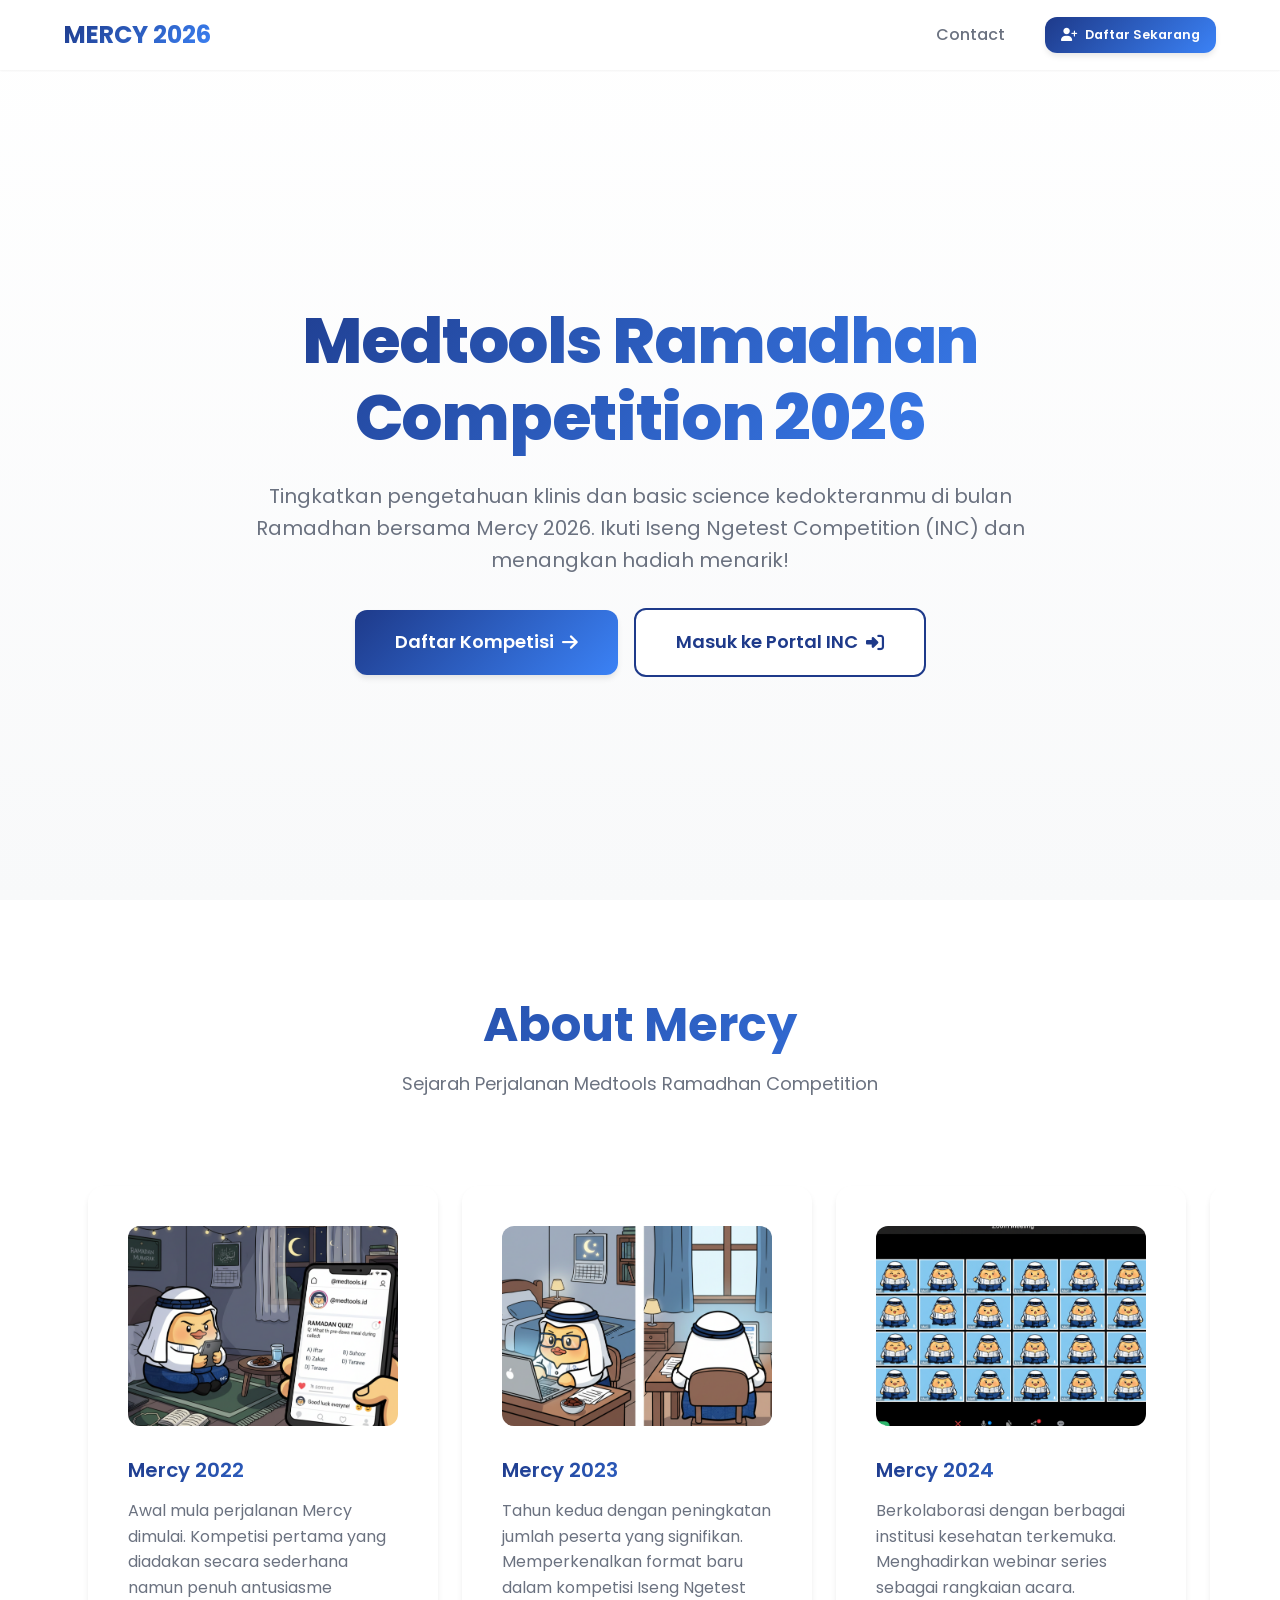
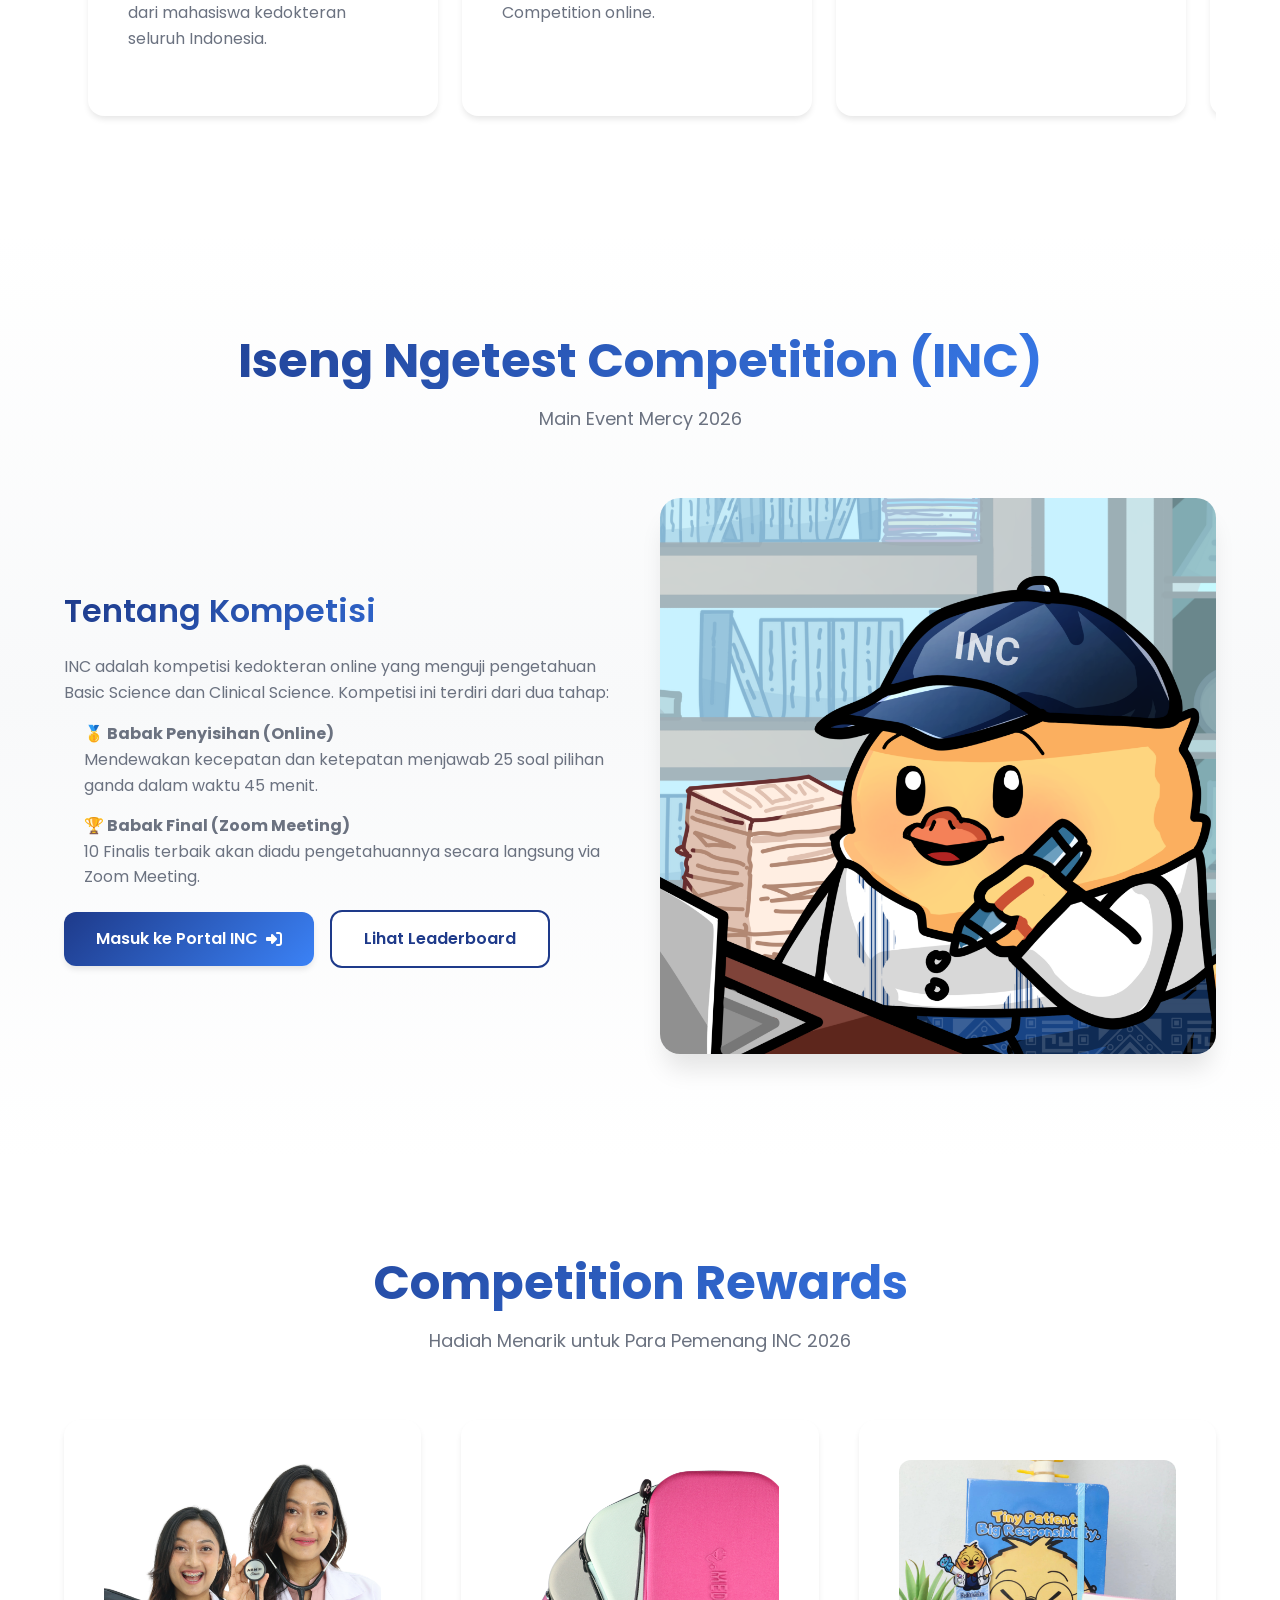
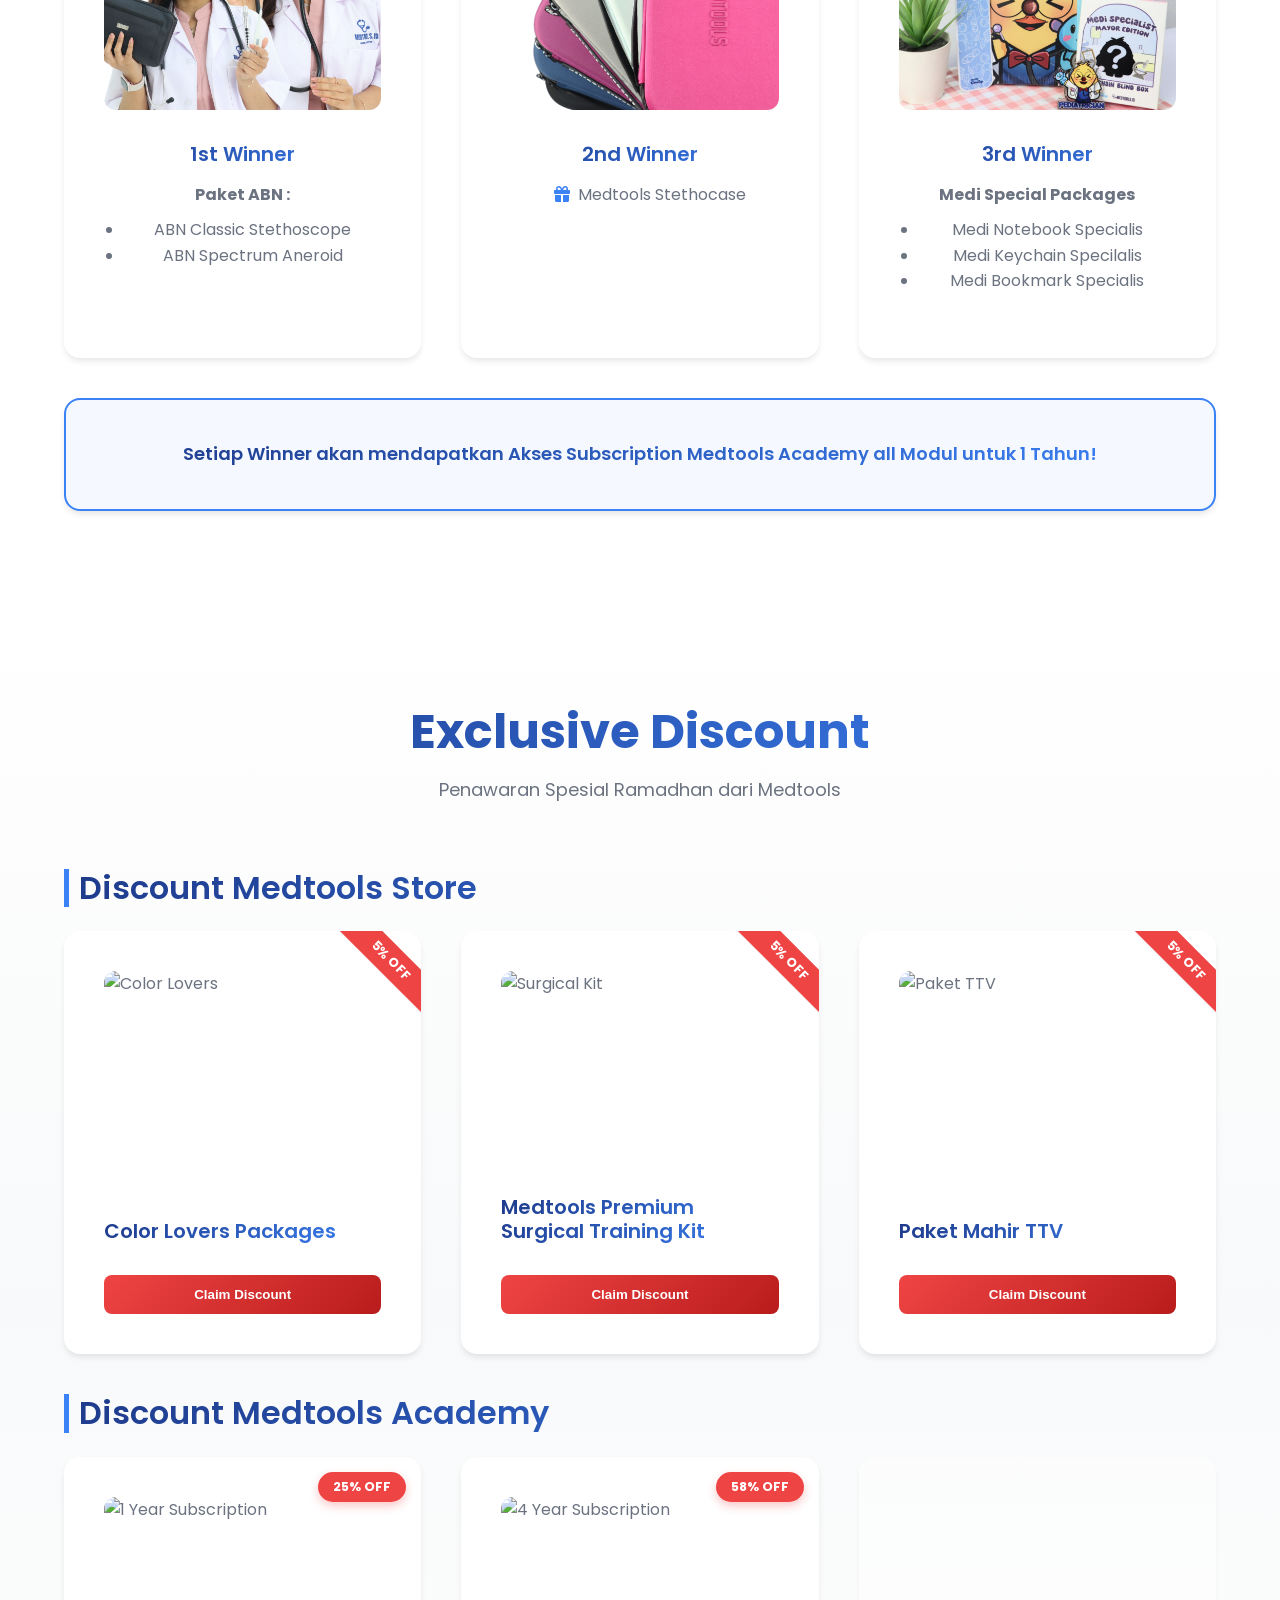
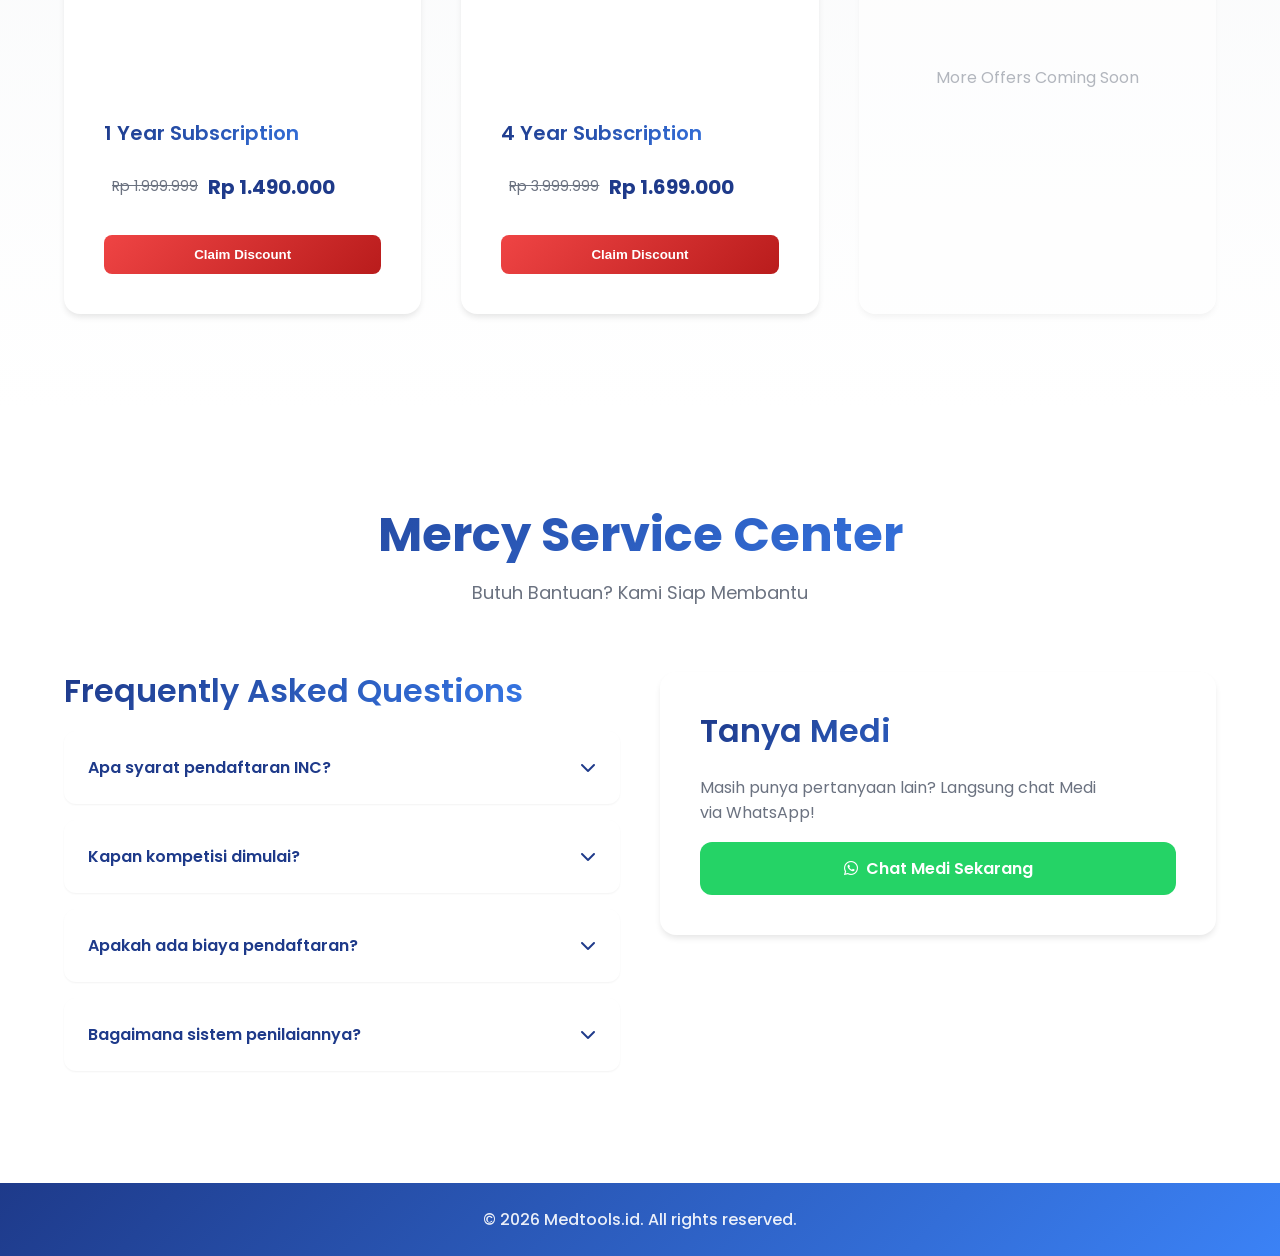
==== index.html @ 4cc1b34f "Add vercel.json for clean URLs and update internal links to remove .html extension" ====
<!DOCTYPE html>
<html lang="id">

<head>
    <meta charset="UTF-8">
    <meta name="viewport" content="width=device-width, initial-scale=1.0">
    <title>Mercy 2026 - Medtools Ramadhan Kompetisi</title>
    <link rel="stylesheet" href="css/styles.css">
    <link rel="stylesheet" href="https://cdnjs.cloudflare.com/ajax/libs/font-awesome/6.4.0/css/all.min.css">

    <!-- Favicon -->
    <link rel="icon" type="image/png" href="favico.png">

    <!-- Open Graph / Facebook -->
    <meta property="og:type" content="website">
    <meta property="og:url" content="https://mercy-ashen.vercel.app/">
    <meta property="og:title" content="Medtools Ramadhan Competition 2026">
    <meta property="og:description"
        content="Tingkatkan pengetahuan klinis dan basic science kedokteranmu di bulan Ramadhan bersama Mercy 2026. Ikuti Iseng Ngetest Competition (INC) dan menangkan hadiah menarik!">
    <meta property="og:image" content="https://mercy-ashen.vercel.app/assets/images/og-thumb.png">

    <!-- Twitter -->
    <meta property="twitter:card" content="summary_large_image">
    <meta property="twitter:url" content="https://mercy-ashen.vercel.app/">
    <meta property="twitter:title" content="Medtools Ramadhan Competition 2026">
    <meta property="twitter:description"
        content="Tingkatkan pengetahuan klinis dan basic science kedokteranmu di bulan Ramadhan bersama Mercy 2026. Ikuti Iseng Ngetest Competition (INC) dan menangkan hadiah menarik!">
    <meta property="twitter:image" content="https://mercy-ashen.vercel.app/assets/images/og-thumb.png">

<body>
    <!-- Navigation -->
    <nav class="navbar">
        <div class="container">
            <a href="#" class="navbar-logo">MERCY 2026</a>
            <button class="navbar-toggle" id="navbarToggle">
                <i class="fas fa-bars"></i>
            </button>
            <ul class="navbar-menu" id="navbarMenu">
                <li><a href="#service" class="navbar-link">Contact</a></li>
                <li><a href="registration" class="btn btn-primary btn-sm btn-mobile-icon-only">
                        <i class="fas fa-user-plus"></i> <span class="btn-text">Daftar Sekarang</span>
                    </a></li>
            </ul>
        </div>
    </nav>

    <!-- Hero Section -->
    <section id="hero" class="hero">
        <div class="container hero-content">
            <h1 class="hero-title">Medtools Ramadhan Competition 2026</h1>
            <p class="hero-subtitle" style="text-align: center; max-width: 800px; margin: 0 auto 2rem;">Tingkatkan
                pengetahuan klinis dan basic science
                kedokteranmu di bulan Ramadhan bersama Mercy 2026. Ikuti Iseng Ngetest Competition (INC) dan menangkan
                hadiah&nbsp;menarik!</p>
            <div class="hero-cta btn-group">
                <a href="registration" class="btn btn-primary btn-lg">Daftar Kompetisi <i
                        class="fas fa-arrow-right"></i></a>
                <a href="quiz" class="btn btn-secondary btn-lg">Masuk ke Portal INC <i
                        class="fas fa-sign-in-alt"></i></a>
            </div>
        </div>
    </section>

    <!-- About Mercy Section -->
    <section id="about" class="section">
        <div class="container">
            <div class="section-header">
                <h2 class="section-title">About Mercy</h2>
                <div class="section-subtitle">Sejarah Perjalanan Medtools Ramadhan Competition</div>
            </div>

            <div class="swiper-container">
                <div class="swiper-content">
                    <!-- Original Cards -->
                    <div class="card swiper-card">
                        <img src="about-mercy/2022.png" alt="Mercy 2022" class="card-image">
                        <h3 class="card-title">Mercy 2022</h3>
                        <p class="card-text">Awal mula perjalanan Mercy dimulai. Kompetisi pertama yang diadakan secara
                            sederhana namun penuh antusiasme dari mahasiswa kedokteran seluruh Indonesia.</p>
                    </div>
                    <div class="card swiper-card">
                        <img src="about-mercy/2023.png" alt="Mercy 2023" class="card-image">
                        <h3 class="card-title">Mercy 2023</h3>
                        <p class="card-text">Tahun kedua dengan peningkatan jumlah peserta yang signifikan.
                            Memperkenalkan format baru dalam kompetisi Iseng Ngetest Competition online.</p>
                    </div>
                    <div class="card swiper-card">
                        <img src="about-mercy/2024.png" alt="Mercy 2024" class="card-image">
                        <h3 class="card-title">Mercy 2024</h3>
                        <p class="card-text">Berkolaborasi dengan berbagai institusi kesehatan terkemuka. Menghadirkan
                            webinar series sebagai rangkaian acara.</p>
                    </div>
                    <div class="card swiper-card">
                        <img src="about-mercy/2025.png" alt="Mercy 2025" class="card-image">
                        <h3 class="card-title">Mercy 2025</h3>
                        <p class="card-text">Pencapaian terbesar dengan 1000+ peserta. Finalis berkompetisi langsung via
                            Zoom dengan juri ahli.</p>
                    </div>
                    <div class="card swiper-card">
                        <img src="about-mercy/2026.png" alt="Mercy 2026" class="card-image">
                        <h3 class="card-title">Mercy 2026</h3>
                        <p class="card-text">MERCY kembali hadir di tahun 2026 dengan semangat baru dan kompetisi yang
                            lebih menantang bagi para calon dokter masa depan.</p>
                    </div>
                </div>
            </div>
        </div>
    </section>

    <!-- INC Competition Info -->
    <section id="competition" class="section">
        <div class="container">
            <div class="section-header">
                <h2 class="section-title">Iseng Ngetest Competition&nbsp;(INC)</h2>
                <div class="section-subtitle">Main Event Mercy&nbsp;2026</div>
            </div>
            <div class="grid grid-2" style="align-items: center;">
                <div>
                    <h3>Tentang Kompetisi</h3>
                    <p style="text-align: left;">INC adalah kompetisi kedokteran online yang menguji pengetahuan Basic
                        Science dan Clinical
                        Science. Kompetisi ini terdiri dari dua&nbsp;tahap:</p>
                    <ul style="margin-left: 20px; list-style-type: none; margin-bottom: 20px;">
                        <li style="margin-bottom: 15px;">
                            <strong>🥇 Babak Penyisihan (Online)</strong><br>
                            Mendewakan kecepatan dan ketepatan menjawab 25 soal pilihan ganda dalam waktu 45&nbsp;menit.
                        </li>
                        <li>
                            <strong>🏆 Babak Final (Zoom Meeting)</strong><br>
                            10 Finalis terbaik akan diadu pengetahuannya secara langsung via Zoom&nbsp;Meeting.
                        </li>
                    </ul>
                    <div class="btn-group" style="justify-content: flex-start;">
                        <a href="quiz" class="btn btn-primary">Masuk ke Portal INC <i
                                class="fas fa-sign-in-alt"></i></a>
                        <a href="leaderboard" class="btn btn-secondary">Lihat Leaderboard</a>
                    </div>
                </div>
                <div style="text-align: center;">
                    <img src="poster-inc.png" alt="INC Logo"
                        style="max-width: 100%; border-radius: 20px; box-shadow: var(--shadow-xl);">
                </div>
            </div>
        </div>
    </section>

    <!-- Competition Rewards Section -->
    <section id="rewards" class="section">
        <div class="container">
            <div class="section-header">
                <h2 class="section-title">Competition Rewards</h2>
                <div class="section-subtitle">Hadiah Menarik untuk Para Pemenang INC 2026</div>
            </div>
            <div class="grid grid-3">
                <!-- Shape 1 -->
                <div class="card reward-card">
                    <img src="reward-mercy/1st-winner.png" alt="1st Winner" class="card-image">
                    <h3 class="card-title">1st Winner</h3>
                    <div class="card-text">
                        <strong>Paket ABN :</strong>
                        <ul style="margin-left: 20px; margin-top: 10px;">
                            <li>ABN Classic Stethoscope</li>
                            <li>ABN Spectrum Aneroid</li>
                        </ul>
                    </div>
                </div>
                <!-- Shape 2 -->
                <div class="card reward-card">
                    <img src="reward-mercy/2nd-winner.png" alt="2nd Winner" class="card-image">
                    <h3 class="card-title">2nd Winner</h3>
                    <div class="card-text">
                        <ul style="margin-left: 20px; margin-top: 10px; list-style-type: none;">
                            <li><i class="fas fa-gift"
                                    style="color: var(--color-blue-saturated); margin-right: 8px;"></i>Medtools
                                Stethocase</li>
                        </ul>
                    </div>
                </div>
                <!-- Shape 3 -->
                <div class="card reward-card">
                    <img src="reward-mercy/3rd-winner.png" alt="3rd Winner" class="card-image">
                    <h3 class="card-title">3rd Winner</h3>
                    <div class="card-text">
                        <strong>Medi Special Packages</strong>
                        <ul style="margin-left: 20px; margin-top: 10px;">
                            <li>Medi Notebook Specialis</li>
                            <li>Medi Keychain Specilalis</li>
                            <li>Medi Bookmark Specialis</li>
                        </ul>
                    </div>
                </div>
            </div>
            <!-- Shape 4 -->
            <div class="card reward-info">
                <p class="reward-info-text">
                    Setiap Winner akan mendapatkan Akses Subscription Medtools Academy all Modul untuk 1 Tahun!
                </p>
            </div>
        </div>
    </section>

    <!-- Exclusive Discount -->
    <section id="discount" class="section">
        <div class="container">
            <div class="section-header">
                <h2 class="section-title">Exclusive Discount</h2>
                <div class="section-subtitle">Penawaran Spesial Ramadhan dari&nbsp;Medtools</div>
            </div>
            <div class="discount-category mb-4">
                <h3 class="category-title mb-3"
                    style="text-align: left; padding-left: 10px; border-left: 5px solid var(--color-blue-saturated);">
                    Discount Medtools Store</h3>
                <div class="grid grid-3">
                    <div class="card discount-card">
                        <div class="discount-tag">5% OFF</div>
                        <img src="https://placehold.co/600x400/1E3A8A/FFFFFF?text=Color+Lovers" alt="Color Lovers"
                            class="card-image">
                        <h4 class="card-title">Color Lovers Packages</h4>
                        <button class="claim-discount-btn" data-product="Color Lovers Packages" data-discount="5"
                            data-type="store">Claim Discount</button>
                    </div>
                    <div class="card discount-card">
                        <div class="discount-tag">5% OFF</div>
                        <img src="https://placehold.co/600x400/1E3A8A/FFFFFF?text=Surgical+Kit" alt="Surgical Kit"
                            class="card-image">
                        <h4 class="card-title">Medtools Premium Surgical Training Kit</h4>
                        <button class="claim-discount-btn" data-product="Medtools Premium Surgical Training Kit"
                            data-discount="5" data-type="store">Claim Discount</button>
                    </div>
                    <div class="card discount-card">
                        <div class="discount-tag">5% OFF</div>
                        <img src="https://placehold.co/600x400/1E3A8A/FFFFFF?text=Paket+TTV" alt="Paket TTV"
                            class="card-image">
                        <h4 class="card-title">Paket Mahir TTV</h4>
                        <button class="claim-discount-btn" data-product="Paket Mahir TTV" data-discount="5"
                            data-type="store">Claim Discount</button>
                    </div>
                </div>
            </div>

            <div class="discount-category">
                <h3 class="category-title mb-3"
                    style="text-align: left; padding-left: 10px; border-left: 5px solid var(--color-blue-saturated);">
                    Discount Medtools Academy</h3>
                <div class="grid grid-3">
                    <!-- 1 Year -->
                    <div class="card discount-card">
                        <div class="discount-tag oval">25% OFF</div>
                        <img src="https://placehold.co/600x400/1E3A8A/FFFFFF?text=1+Year+Sub" alt="1 Year Subscription"
                            class="card-image">
                        <h4 class="card-title">1 Year Subscription</h4>
                        <div class="price-container">
                            <span class="card-price-old">Rp 1.999.999</span>
                            <span class="card-price">Rp 1.490.000</span>
                        </div>
                        <button class="claim-discount-btn" data-product="1 Year Subscription" data-discount="25"
                            data-type="academy">Claim Discount</button>
                    </div>
                    <!-- 4 Year -->
                    <div class="card discount-card">
                        <div class="discount-tag oval">58% OFF</div>
                        <img src="https://placehold.co/600x400/1E3A8A/FFFFFF?text=4+Year+Sub" alt="4 Year Subscription"
                            class="card-image">
                        <h4 class="card-title">4 Year Subscription</h4>
                        <div class="price-container">
                            <span class="card-price-old">Rp 3.999.999</span>
                            <span class="card-price">Rp 1.699.000</span>
                        </div>
                        <button class="claim-discount-btn" data-product="4 Year Subscription" data-discount="58"
                            data-type="academy">Claim Discount</button>
                    </div>
                    <!-- Placeholder 3 -->
                    <div class="card discount-card"
                        style="display: flex; align-items: center; justify-content: center; opacity: 0.5;">
                        <p>More Offers Coming Soon</p>
                    </div>
                </div>
            </div>
        </div>
    </section>

    <!-- Service Center -->
    <section id="service" class="section">
        <div class="container">
            <div class="section-header">
                <h2 class="section-title">Mercy Service Center</h2>
                <div class="section-subtitle">Butuh Bantuan? Kami Siap&nbsp;Membantu</div>
            </div>

            <div class="grid grid-2">
                <!-- FAQ Accordion -->
                <div class="accordion">
                    <h3 style="margin-bottom: 20px;">Frequently Asked Questions</h3>

                    <div class="accordion-item">
                        <button class="accordion-header">
                            Apa syarat pendaftaran INC?
                            <i class="fas fa-chevron-down accordion-icon"></i>
                        </button>
                        <div class="accordion-content">
                            <div class="accordion-body">
                                Syarat pendaftaran terbuka untuk seluruh mahasiswa kedokteran pre-klinik maupun klinik
                                (koas) di seluruh Indonesia. Cukup mendaftar melalui form yang tersedia.
                            </div>
                        </div>
                    </div>

                    <div class="accordion-item">
                        <button class="accordion-header">
                            Kapan kompetisi dimulai?
                            <i class="fas fa-chevron-down accordion-icon"></i>
                        </button>
                        <div class="accordion-content">
                            <div class="accordion-body">
                                INC Babak Penyisihan akan dilaksanakan pada tanggal 7 Maret - 13 Maret 2026. Pastikan
                                kamu sudah mendaftar sebelum H-1 acara. dan Babak Final akan dimulai pada 14 Maret 2026.
                                Finalis akan dihubungi tim Medtools.
                            </div>
                        </div>
                    </div>

                    <div class="accordion-item">
                        <button class="accordion-header">
                            Apakah ada biaya pendaftaran?
                            <i class="fas fa-chevron-down accordion-icon"></i>
                        </button>
                        <div class="accordion-content">
                            <div class="accordion-body">
                                Tidak ada! Iseng Ngetest Competition (INC) Mercy 2026 sepenuhnya GRATIS.
                            </div>
                        </div>
                    </div>

                    <div class="accordion-item">
                        <button class="accordion-header">
                            Bagaimana sistem penilaiannya?
                            <i class="fas fa-chevron-down accordion-icon"></i>
                        </button>
                        <div class="accordion-content">
                            <div class="accordion-body">
                                Penilaian berdasarkan jumlah jawaban benar. Jika ada nilai yang sama, peserta dengan
                                waktu pengerjaan lebih cepat yang akan berada di peringkat lebih tinggi.
                            </div>
                        </div>
                    </div>
                </div>

                <!-- WA Popup Generator -->
                <div class="card" style="align-self: start;">
                    <h3>Tanya Medi</h3>
                    <p>Masih punya pertanyaan lain? Langsung chat Medi via WhatsApp!</p>

                    <button id="openWaPopup" class="btn btn-whatsapp" style="width: 100%;">
                        <i class="fab fa-whatsapp"></i> Chat Medi Sekarang
                    </button>
                </div>
            </div>
        </div>
    </section>

    <!-- Footer -->
    <footer class="footer">
        <div class="container">
            <div class="footer-bottom">
                &copy; 2026 Medtools.id. All rights reserved.
            </div>
        </div>
    </footer>

    <!-- WhatsApp Popup Modal -->
    <div class="modal" id="waModal">
        <div class="modal-content">
            <div class="modal-header">
                <h3 class="modal-title">Tanya Medi</h3>
                <button class="modal-close" id="closeWaModal">&times;</button>
            </div>
            <form id="waForm">
                <div class="form-group">
                    <label class="form-label">Nama Kamu</label>
                    <input type="text" id="waName" class="form-input" placeholder="Nama Lengkap" required>
                </div>
                <div class="form-group">
                    <label class="form-label">Pertanyaan</label>
                    <textarea id="waMessage" class="form-textarea" placeholder="Tulis pertanyaanmu di sini..."
                        required></textarea>
                </div>
                <button type="submit" class="btn btn-whatsapp" style="width: 100%;">
                    <i class="fab fa-whatsapp"></i> Kirim ke WhatsApp
                </button>
            </form>
        </div>
    </div>

    <!-- Discount Claim Modal -->
    <div class="modal" id="discountModal">
        <div class="modal-content">
            <div class="modal-header">
                <h3 class="modal-title">Claim Discount</h3>
                <button class="modal-close" id="closeDiscountModal">&times;</button>
            </div>
            <p id="discountInfoText" style="margin-bottom: 20px; font-weight: 500; color: var(--color-navy);"></p>
            <form id="discountForm">
                <input type="hidden" id="selectedProduct">
                <input type="hidden" id="selectedDiscount">
                <input type="hidden" id="selectedType">
                <div class="form-group">
                    <label class="form-label">Nama Kamu</label>
                    <input type="text" id="claimName" class="form-input" placeholder="Tulis nama kamu disini" required>
                </div>
                <button type="submit" class="btn btn-whatsapp" style="width: 100%;">
                    <i class="fab fa-whatsapp"></i> Kirim Pesan
                </button>
            </form>
        </div>
    </div>

    <script src="js/main.js"></script>
    <script src="js/discounts.js"></script>
</body>

</html>
---- css/styles.css ----
/* ============================================
   MERCY 2026 - MAIN STYLESHEET
   Design: Clean, Minimalist, Elegant
   Font: Poppins
   Colors: Navy Blue Gradient, White, Subtle Gray
   ============================================ */

@import url('https://fonts.googleapis.com/css2?family=Poppins:wght@300;400;500;600;700;800&display=swap');

/* ============================================
   CSS VARIABLES
   ============================================ */
:root {
  /* Colors */
  --color-white: #FFFFFF;
  --color-gray-light: #F8F9FA;
  --color-gray-medium: #E5E7EB;
  --color-gray-dark: #6B7280;

  --color-navy: #1E3A8A;
  --color-blue-saturated: #3B82F6;
  --color-blue-light: #60A5FA;
  --color-blue-sky: #0EA5E9;

  /* Typography */
  --font-primary: 'Poppins', -apple-system, BlinkMacSystemFont, 'Segoe UI', sans-serif;

  /* Spacing */
  --spacing-xs: 0.5rem;
  --spacing-sm: 1rem;
  --spacing-md: 1.5rem;
  --spacing-lg: 2.5rem;
  --spacing-xl: 4rem;
  --spacing-2xl: 6rem;

  /* Border Radius */
  --radius-sm: 0.375rem;
  --radius-md: 0.5rem;
  --radius-lg: 0.75rem;
  --radius-xl: 1rem;

  /* Shadows */
  --shadow-sm: 0 1px 2px 0 rgba(0, 0, 0, 0.05);
  --shadow-md: 0 4px 6px -1px rgba(0, 0, 0, 0.1);
  --shadow-lg: 0 10px 15px -3px rgba(0, 0, 0, 0.1);
  --shadow-xl: 0 20px 25px -5px rgba(0, 0, 0, 0.1);

  /* Transitions */
  --transition-fast: 150ms ease-in-out;
  --transition-base: 250ms ease-in-out;
  --transition-slow: 350ms ease-in-out;
}

/* ============================================
   RESET & BASE STYLES
   ============================================ */
* {
  margin: 0;
  padding: 0;
  box-sizing: border-box;
}

html {
  scroll-behavior: smooth;
  font-size: 16px;
}

body {
  font-family: var(--font-primary);
  font-size: 1rem;
  line-height: 1.6;
  color: var(--color-gray-dark);
  background-color: var(--color-white);
  -webkit-font-smoothing: antialiased;
  -moz-osx-font-smoothing: grayscale;
}

/* ============================================
   TYPOGRAPHY
   ============================================ */
h1,
h2,
h3,
h4,
h5,
h6 {
  font-weight: 700;
  line-height: 1.2;
  margin-bottom: var(--spacing-md);
  background: linear-gradient(135deg, var(--color-navy) 0%, var(--color-blue-saturated) 100%);
  -webkit-background-clip: text;
  -webkit-text-fill-color: transparent;
  background-clip: text;
  text-wrap: balance;
  /* Prevents single words on new lines for headings */
}

h1 {
  font-size: clamp(2.5rem, 5vw, 4rem);
  font-weight: 800;
  letter-spacing: -0.02em;
}

h2 {
  font-size: clamp(2rem, 4vw, 3rem);
  font-weight: 700;
}

h3 {
  font-size: clamp(1.5rem, 3vw, 2rem);
  font-weight: 600;
}

h4 {
  font-size: clamp(1.25rem, 2.5vw, 1.5rem);
  font-weight: 600;
}

p {
  margin-bottom: var(--spacing-sm);
  color: var(--color-gray-dark);
  text-wrap: pretty;
  /* Prevents orphans (single words on last line) */
}

a {
  color: var(--color-blue-saturated);
  text-decoration: none;
  transition: color var(--transition-base);
}

a:hover {
  color: var(--color-navy);
}

/* ============================================
   LAYOUT UTILITIES
   ============================================ */
.container {
  width: 100%;
  max-width: 1200px;
  margin: 0 auto;
  padding: 0 var(--spacing-md);
}

.section {
  padding: var(--spacing-2xl) 0;
  position: relative;
}

.section:nth-child(even) {
  background: linear-gradient(180deg, var(--color-white) 0%, var(--color-gray-light) 50%, var(--color-white) 100%);
}

.section-header {
  text-align: center;
  margin-bottom: var(--spacing-xl);
}

.section-title {
  margin-bottom: var(--spacing-sm);
}

.section-subtitle {
  font-size: 1.125rem;
  color: var(--color-gray-dark);
  max-width: 700px;
  margin: 0 auto;
}

/* ============================================
   BUTTONS
   ============================================ */
.btn {
  display: inline-flex;
  align-items: center;
  justify-content: center;
  gap: var(--spacing-xs);
  padding: 0.875rem 2rem;
  font-family: var(--font-primary);
  font-size: 1rem;
  font-weight: 600;
  border: none;
  border-radius: var(--radius-lg);
  cursor: pointer;
  transition: all var(--transition-base);
  text-decoration: none;
  white-space: nowrap;
}

.btn-primary {
  background: linear-gradient(135deg, var(--color-navy) 0%, var(--color-blue-saturated) 100%);
  color: var(--color-white);
  box-shadow: var(--shadow-md);
}

.btn-primary:hover {
  transform: translateY(-2px);
  box-shadow: var(--shadow-lg);
  color: var(--color-white);
}

.btn-secondary {
  background: var(--color-white);
  color: var(--color-navy);
  border: 2px solid var(--color-navy);
}

.btn-secondary:hover {
  background: var(--color-navy);
  color: var(--color-white);
}

.btn-whatsapp {
  background: #25D366;
  color: var(--color-white);
}

.btn-whatsapp:hover {
  background: #20BA5A;
  transform: translateY(-2px);
  color: var(--color-white);
}

.btn-lg {
  padding: 1.125rem 2.5rem;
  font-size: 1.125rem;
}

.btn-sm {
  padding: 0.5rem 1rem;
  font-size: 0.8rem;
}

/* For responsive text hiding */
.btn-text {
  display: inline-block;
}

@media (max-width: 600px) {
  .btn-mobile-icon-only .btn-text {
    display: none;
  }

  .btn-mobile-icon-only {
    padding: 0.75rem;
    width: auto !important;
    min-width: 44px;
    height: 44px;
  }
}

/* Button Group */
.btn-group {
  display: flex;
  flex-wrap: wrap;
  gap: 1rem;
  justify-content: center;
  align-items: center;
}

@media (max-width: 768px) {
  .btn-group {
    flex-direction: column;
    width: 100%;
  }

  .btn-group .btn {
    width: 100%;
    max-width: 250px;
    margin-left: 0 !important;
  }
}

/* ============================================
   NAVIGATION
   ============================================ */
.navbar {
  position: fixed;
  top: 0;
  left: 0;
  right: 0;
  background: rgba(255, 255, 255, 0.95);
  backdrop-filter: blur(10px);
  box-shadow: var(--shadow-sm);
  z-index: 1000;
  transition: all var(--transition-base);
}

.navbar .container {
  display: flex;
  align-items: center;
  justify-content: space-between;
  padding-top: var(--spacing-sm);
  padding-bottom: var(--spacing-sm);
}

.navbar-logo {
  font-size: 1.5rem;
  font-weight: 700;
  background: linear-gradient(135deg, var(--color-navy) 0%, var(--color-blue-saturated) 100%);
  -webkit-background-clip: text;
  -webkit-text-fill-color: transparent;
  background-clip: text;
}

.navbar-menu {
  display: flex;
  align-items: center;
  gap: var(--spacing-lg);
  list-style: none;
}

.navbar-link {
  font-weight: 500;
  color: var(--color-gray-dark);
  transition: color var(--transition-base);
}

.navbar-link:hover {
  color: var(--color-navy);
}

.navbar-toggle {
  display: none;
  background: none;
  border: none;
  font-size: 1.5rem;
  color: var(--color-navy);
  cursor: pointer;
}

/* ============================================
   HERO SECTION
   ============================================ */
.hero {
  min-height: 100vh;
  display: flex;
  align-items: center;
  justify-content: center;
  text-align: center;
  padding-top: 80px;
  background: linear-gradient(180deg, var(--color-white) 0%, var(--color-gray-light) 100%);
}

.hero-content {
  max-width: 900px;
}

.hero-title {
  margin-bottom: var(--spacing-md);
  animation: fadeInUp 0.8s ease-out;
}

.hero-subtitle {
  font-size: 1.25rem;
  color: var(--color-gray-dark);
  margin-bottom: var(--spacing-xl);
  animation: fadeInUp 0.8s ease-out 0.2s both;
}

.hero-cta {
  animation: fadeInUp 0.8s ease-out 0.4s both;
}

/* ============================================
   CARDS & GRID
   ============================================ */
.grid {
  display: grid;
  gap: var(--spacing-lg);
}

.grid-2 {
  grid-template-columns: repeat(auto-fit, minmax(300px, 1fr));
}

.grid-3 {
  grid-template-columns: repeat(auto-fit, minmax(280px, 1fr));
}

.card {
  background: var(--color-white);
  border-radius: var(--radius-xl);
  padding: var(--spacing-lg);
  box-shadow: var(--shadow-md);
  transition: all var(--transition-base);
}

.card:hover {
  transform: translateY(-4px);
  box-shadow: var(--shadow-xl);
}

.card-image {
  width: 100%;
  height: 200px;
  object-fit: cover;
  border-radius: var(--radius-lg);
  margin-bottom: var(--spacing-md);
}

.card-title {
  font-size: 1.25rem;
  font-weight: 600;
  margin-bottom: var(--spacing-sm);
  background: linear-gradient(135deg, var(--color-navy) 0%, var(--color-blue-saturated) 100%);
  -webkit-background-clip: text;
  -webkit-text-fill-color: transparent;
  background-clip: text;
}

.card-text {
  color: var(--color-gray-dark);
  margin-bottom: var(--spacing-md);
}

.card-price {
  font-size: 1.5rem;
  font-weight: 700;
  color: var(--color-navy);
}

.card-price-old {
  font-size: 1rem;
  text-decoration: line-through;
  color: var(--color-gray-dark);
  margin-left: var(--spacing-xs);
}

/* ============================================
   FORMS
   ============================================ */
.form-group {
  margin-bottom: var(--spacing-md);
}

.form-label {
  display: block;
  font-weight: 500;
  color: var(--color-navy);
  margin-bottom: var(--spacing-xs);
}

.form-input,
.form-select,
.form-textarea {
  width: 100%;
  padding: 0.875rem 1rem;
  font-family: var(--font-primary);
  font-size: 16px;
  /* Prevents auto-zoom on iOS */
  color: var(--color-gray-dark);
  background: var(--color-white);
  border: 2px solid var(--color-gray-medium);
  border-radius: var(--radius-md);
  transition: all var(--transition-base);
}

.form-input:focus,
.form-select:focus,
.form-textarea:focus {
  outline: none;
  border-color: var(--color-blue-saturated);
  box-shadow: 0 0 0 3px rgba(59, 130, 246, 0.1);
}

.form-textarea {
  min-height: 120px;
  resize: vertical;
}

.form-error {
  color: #EF4444;
  font-size: 0.875rem;
  margin-top: var(--spacing-xs);
}

.form-success {
  color: #10B981;
  font-size: 0.875rem;
  margin-top: var(--spacing-xs);
}

/* ============================================
   ACCORDION (FAQ)
   ============================================ */
.accordion {
  max-width: 800px;
  margin: 0 auto;
}

.accordion-item {
  background: var(--color-white);
  border-radius: var(--radius-lg);
  margin-bottom: var(--spacing-sm);
  box-shadow: var(--shadow-sm);
  overflow: hidden;
}

.accordion-header {
  width: 100%;
  padding: var(--spacing-md);
  font-family: var(--font-primary);
  font-size: 1rem;
  font-weight: 600;
  text-align: left;
  background: none;
  border: none;
  cursor: pointer;
  display: flex;
  justify-content: space-between;
  align-items: center;
  color: var(--color-navy);
  transition: background var(--transition-base);
}

.accordion-header:hover {
  background: var(--color-gray-light);
}

.accordion-icon {
  transition: transform var(--transition-base);
}

.accordion-item.active .accordion-icon {
  transform: rotate(180deg);
}

.accordion-content {
  max-height: 0;
  overflow: hidden;
  transition: max-height var(--transition-slow);
}

.accordion-item.active .accordion-content {
  max-height: 500px;
}

.accordion-body {
  padding: 0 var(--spacing-md) var(--spacing-md);
  color: var(--color-gray-dark);
}

/* ============================================
   MODAL
   ============================================ */
.modal {
  display: none;
  position: fixed;
  top: 0;
  left: 0;
  right: 0;
  bottom: 0;
  background: rgba(0, 0, 0, 0.5);
  backdrop-filter: blur(4px);
  z-index: 2000;
  align-items: center;
  justify-content: center;
  padding: var(--spacing-md);
}

.modal.active {
  display: flex;
}

.modal-content {
  background: var(--color-white);
  border-radius: var(--radius-xl);
  padding: var(--spacing-xl);
  max-width: 500px;
  width: 100%;
  box-shadow: var(--shadow-xl);
  animation: modalSlideIn 0.3s ease-out;
}

.modal-header {
  display: flex;
  justify-content: space-between;
  align-items: center;
  margin-bottom: var(--spacing-md);
}

.modal-title {
  font-size: 1.5rem;
  margin-bottom: 0;
}

.modal-close {
  background: none;
  border: none;
  font-size: 1.5rem;
  color: var(--color-gray-dark);
  cursor: pointer;
  transition: color var(--transition-base);
}

.modal-close:hover {
  color: var(--color-navy);
}

/* ============================================
   FOOTER
   ============================================ */
.footer {
  background: linear-gradient(135deg, var(--color-navy) 0%, var(--color-blue-saturated) 100%);
  color: var(--color-white);
  padding: var(--spacing-md) 0;
  text-align: center;
}

.footer-bottom {
  padding-top: 0;
  border-top: none;
  color: rgba(255, 255, 255, 0.9);
  font-weight: 500;
}

/* ============================================
   SWIPER / CAROUSEL (ABOUT SECTION)
   ============================================ */
.swiper-container {
  overflow-x: auto;
  position: relative;
  width: 100%;
  padding: var(--spacing-md) 0;
  scroll-behavior: smooth;
  scroll-snap-type: x mandatory;
  -webkit-overflow-scrolling: touch;
  /* Hide scrollbar for cleaner look */
  scrollbar-width: none;
  -ms-overflow-style: none;
}

.swiper-container::-webkit-scrollbar {
  display: none;
}

.swiper-content {
  display: flex;
  gap: var(--spacing-md);
  /* Remove width: max-content so it flows naturally in flex container */
  padding: 0 var(--spacing-md);
  /* Add side padding for better snap alignment */
}

.swiper-card {
  width: 350px;
  flex-shrink: 0;
  scroll-snap-align: center;
}

@media (max-width: 600px) {
  .swiper-card {
    width: 85vw;
    scroll-snap-align: center;
  }

  .swiper-content {
    gap: var(--spacing-sm);
  }
}

/* ============================================
   ANIMATIONS
   ============================================ */
@keyframes fadeInUp {
  from {
    opacity: 0;
    transform: translateY(20px);
  }

  to {
    opacity: 1;
    transform: translateY(0);
  }
}

@keyframes modalSlideIn {
  from {
    opacity: 0;
    transform: translateY(-50px);
  }

  to {
    opacity: 1;
    transform: translateY(0);
  }
}

/* ============================================
   RESPONSIVE
   ============================================ */
@media (max-width: 768px) {
  .navbar-menu {
    display: none;
    position: absolute;
    top: 100%;
    left: 0;
    right: 0;
    background: var(--color-white);
    flex-direction: column;
    padding: var(--spacing-md);
    box-shadow: var(--shadow-lg);
  }

  .navbar-menu.active {
    display: flex;
  }

  .navbar-toggle {
    display: block;
  }

  h1 {
    font-size: 2.5rem;
  }

  h2 {
    font-size: 2rem;
  }

  .section {
    padding: var(--spacing-xl) 0;
  }

  .grid-2,
  .grid-3 {
    grid-template-columns: 1fr;
  }
}

@media (max-width: 480px) {
  :root {
    font-size: 14px;
  }

  .btn {
    width: auto;
    min-width: 140px;
    padding: 0.75rem 1.5rem;
  }

  .hero-cta {
    gap: 1rem;
  }

  .hero {
    min-height: 80vh;
  }
}

/* ============================================
   UTILITY CLASSES
   ============================================ */
.text-center {
  text-align: center;
}

.text-left {
  text-align: left;
}

.text-right {
  text-align: right;
}

.mt-0 {
  margin-top: 0;
}

.mt-1 {
  margin-top: var(--spacing-xs);
}

.mt-2 {
  margin-top: var(--spacing-sm);
}

.mt-3 {
  margin-top: var(--spacing-md);
}

.mt-4 {
  margin-top: var(--spacing-lg);
}

.mb-0 {
  margin-bottom: 0;
}

.mb-1 {
  margin-bottom: var(--spacing-xs);
}

.mb-2 {
  margin-bottom: var(--spacing-sm);
}

.mb-3 {
  margin-bottom: var(--spacing-md);
}

.mb-4 {
  margin-bottom: var(--spacing-lg);
}

.hidden {
  display: none;
}

.block {
  display: block;
}

.inline-block {
  display: inline-block;
}

.flex {
  display: flex;
}

.grid {
  display: grid;
}

/* ============================================
   REWARDS SECTION
   ============================================ */
.reward-card {
  text-align: center;
}

.reward-card .card-image {
  width: 100%;
  height: 250px;
  object-fit: cover;
  border-radius: var(--radius-lg);
  margin-bottom: var(--spacing-md);
  transition: transform var(--transition-base);
}

.reward-info {
  text-align: center;
  border: 2px solid var(--color-blue-saturated);
  background: rgba(59, 130, 246, 0.05);
  margin-top: var(--spacing-lg);
}

.reward-info-text {
  font-size: 1.125rem;
  font-weight: 600;
  margin-bottom: 0;
  background: linear-gradient(135deg, var(--color-navy) 0%, var(--color-blue-saturated) 100%);
  -webkit-background-clip: text;
  background-clip: text;
  -webkit-text-fill-color: transparent;
}

/* ============================================
   DISCOUNT SECTION
   ============================================ */
.discount-card {
  position: relative;
  overflow: hidden;
  display: flex;
  flex-direction: column;
  height: 100%;
}

.discount-card .card-title {
  margin-top: auto;
}

.discount-tag {
  position: absolute;
  top: 15px;
  right: -35px;
  background: #EF4444;
  color: white;
  padding: 5px 40px;
  font-size: 0.8rem;
  font-weight: 700;
  transform: rotate(45deg);
  z-index: 10;
  box-shadow: var(--shadow-sm);
}

.discount-tag.oval {
  position: absolute;
  top: 15px;
  right: 15px;
  transform: none;
  border-radius: 50px;
  padding: 5px 15px;
  background: #EF4444;
  box-shadow: 0 4px 10px rgba(239, 68, 68, 0.3);
}

.price-container {
  display: flex;
  align-items: center;
  gap: 10px;
  margin-top: 10px;
  margin-bottom: var(--spacing-sm);
}

.card-price {
  font-size: 1.25rem;
  font-weight: 700;
  color: var(--color-navy);
}

.card-price-old {
  font-size: 0.9rem;
  text-decoration: line-through;
  color: var(--color-gray-dark);
}

.claim-discount-btn {
  width: 100%;
  margin-top: var(--spacing-sm);
  background: linear-gradient(135deg, #EF4444 0%, #B91C1C 100%);
  color: white;
  border: none;
  padding: 0.75rem;
  border-radius: var(--radius-md);
  font-weight: 600;
  cursor: pointer;
  transition: all var(--transition-base);
}

.claim-discount-btn:hover {
  transform: translateY(-2px);
  box-shadow: var(--shadow-md);
  opacity: 0.9;
}

@media (max-width: 768px) {
  .discount-tag {
    right: -40px;
    padding: 5px 45px;
  }
}
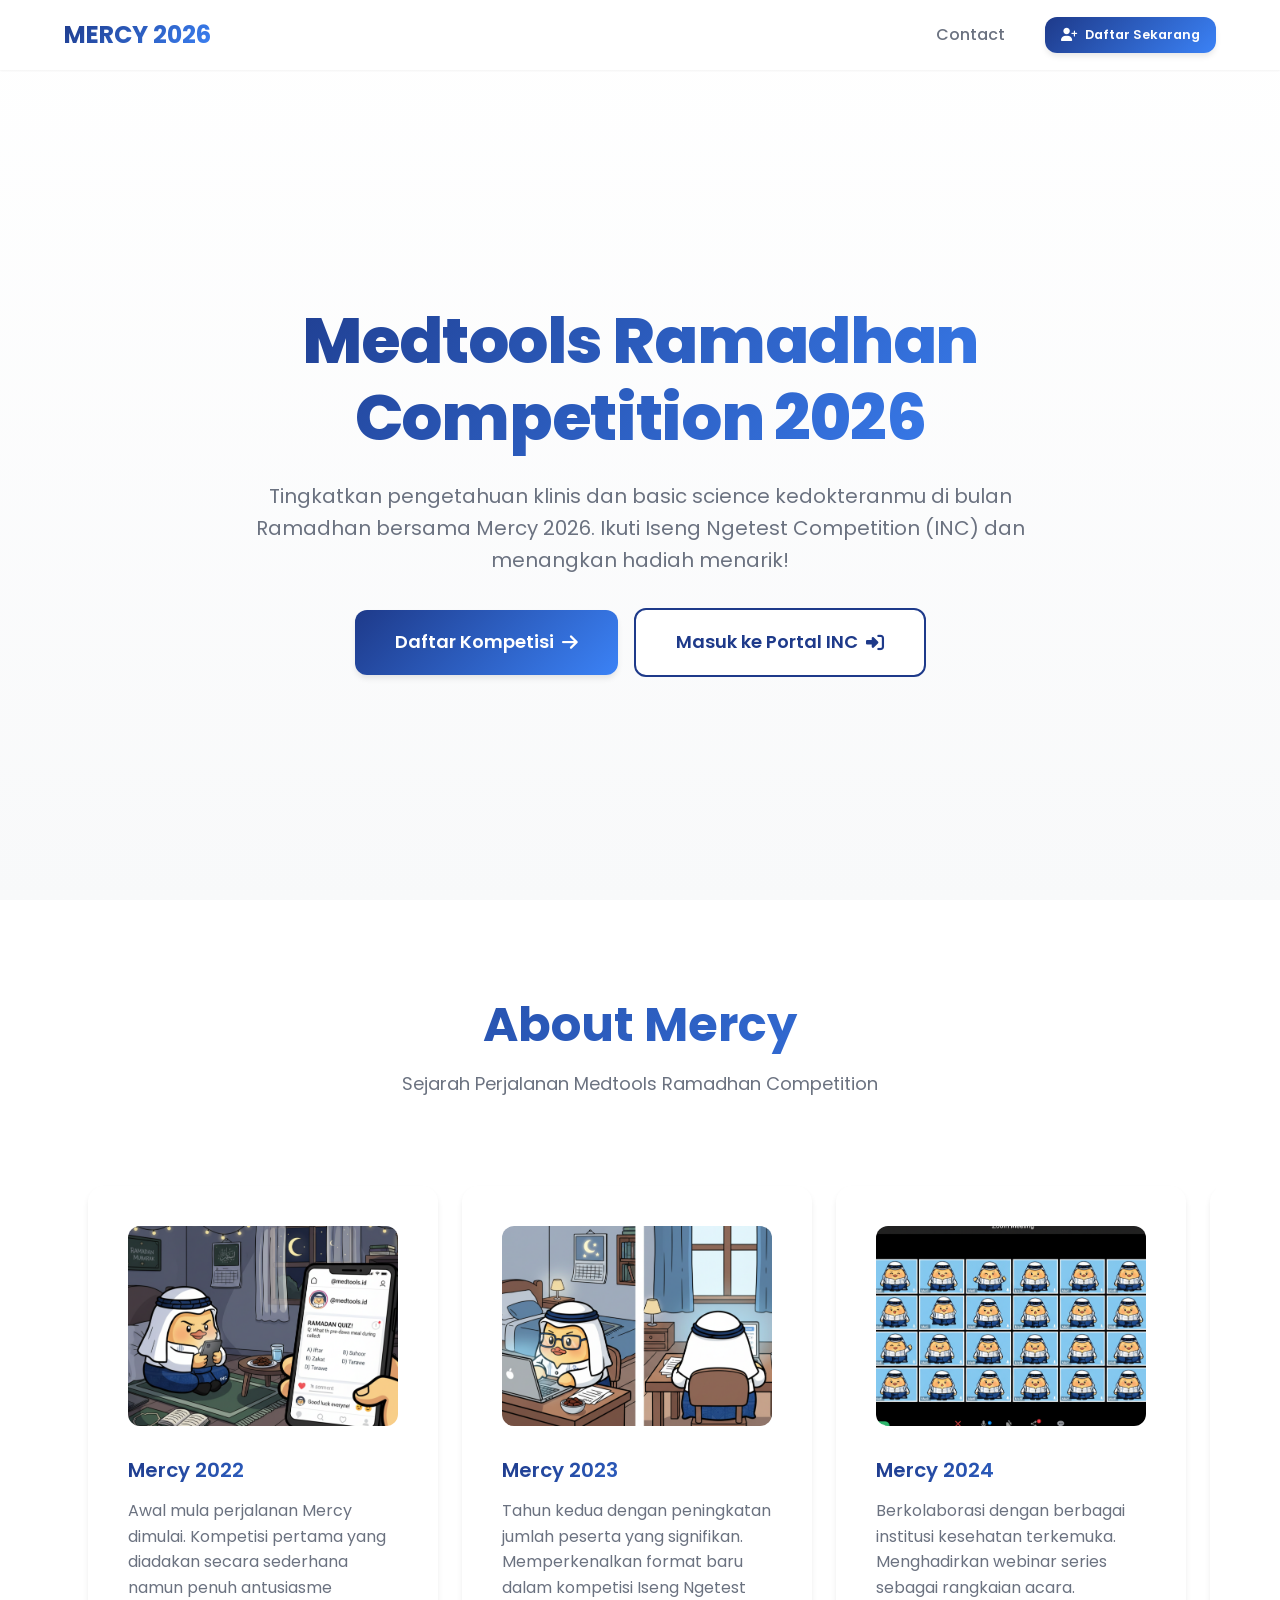
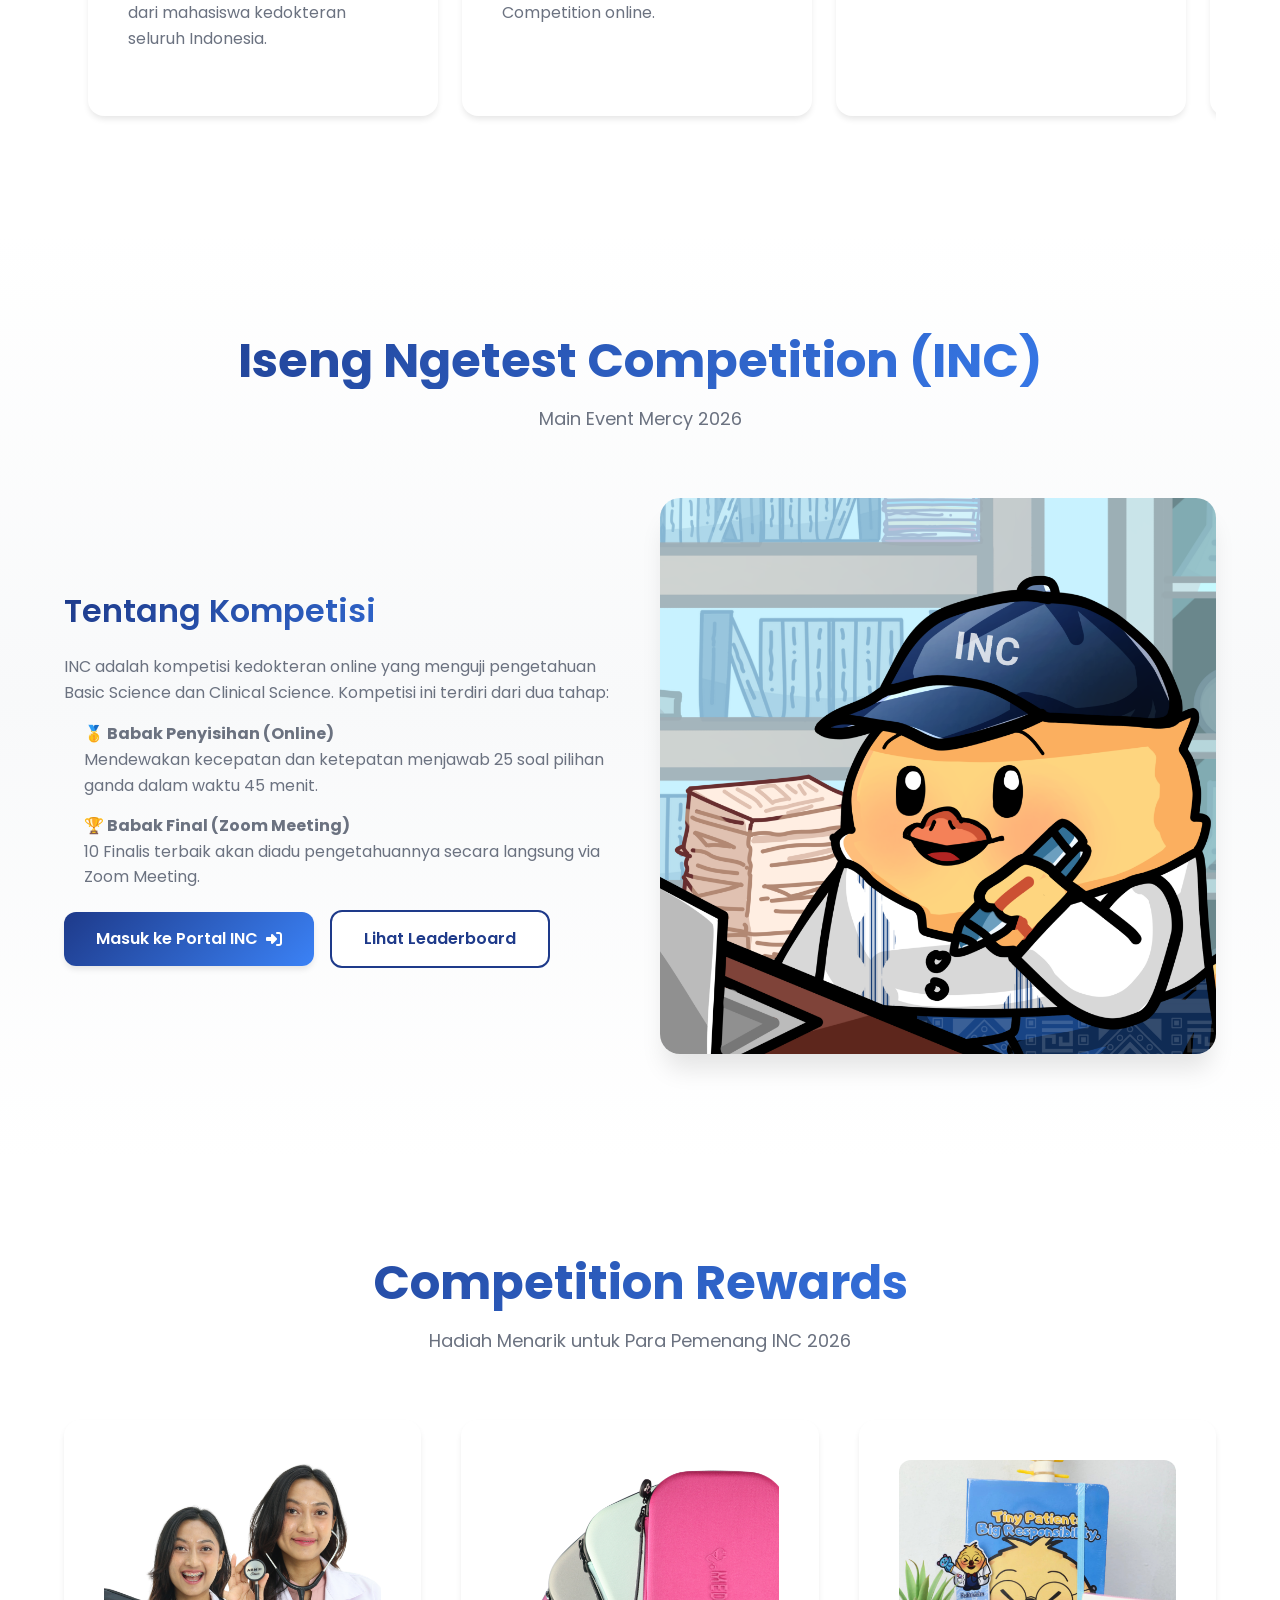
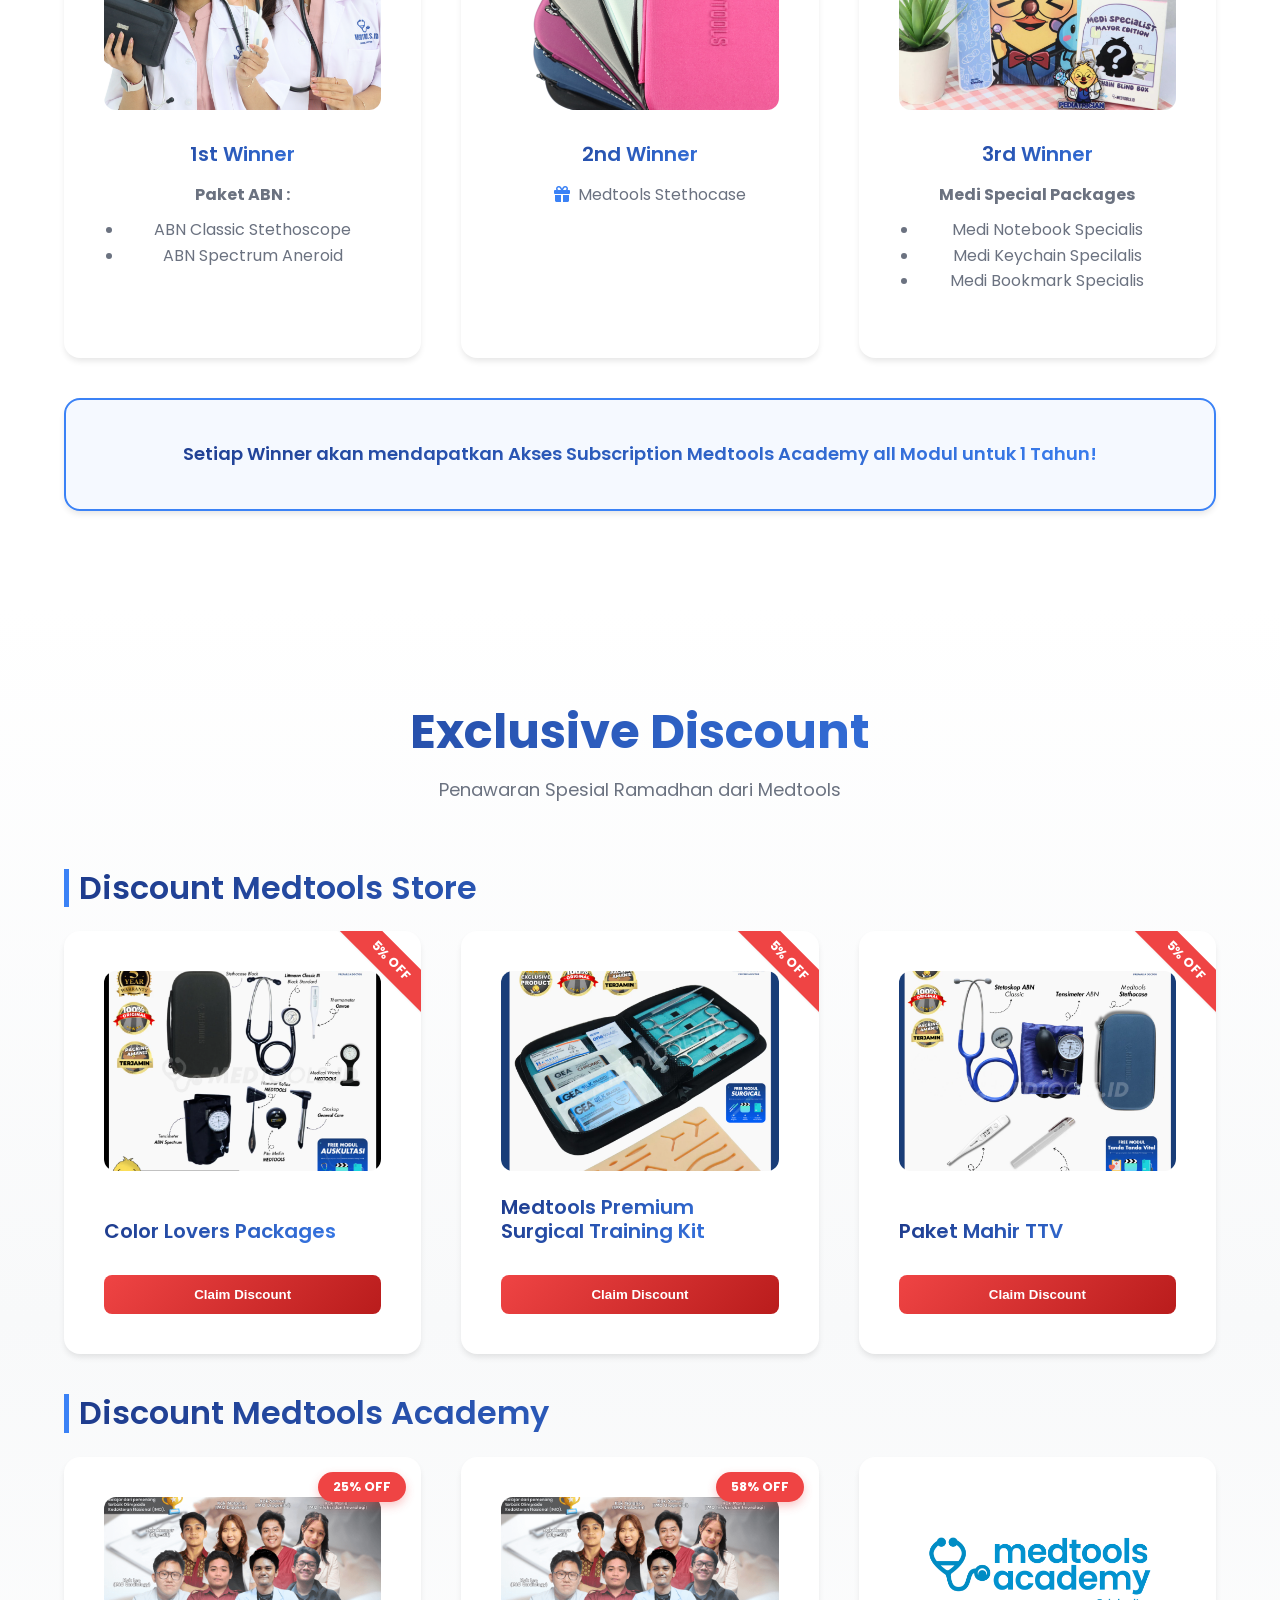
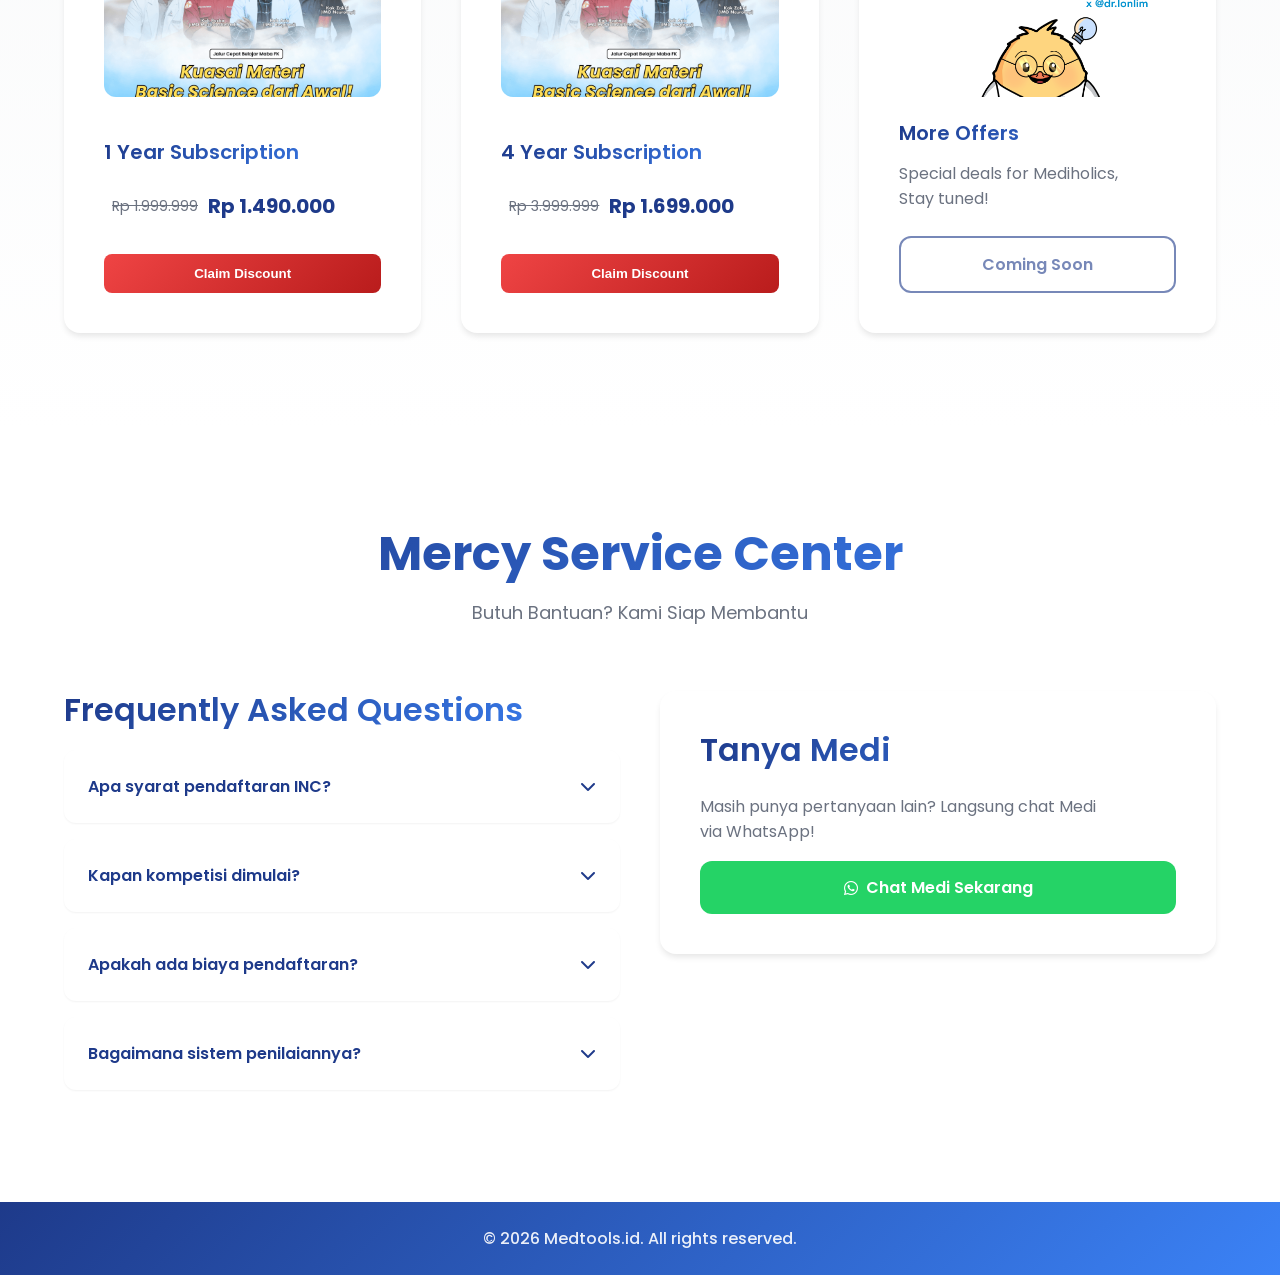
==== commit 68227a08: "Update Academy WA number and add Exclusive Discount images" ====
--- a/index.html
+++ b/index.html
@@ -213,7 +213,7 @@
                 <div class="grid grid-3">
                     <div class="card discount-card">
                         <div class="discount-tag">5% OFF</div>
-                        <img src="https://placehold.co/600x400/1E3A8A/FFFFFF?text=Color+Lovers" alt="Color Lovers"
+                        <img src="exclusive-discount/medtools-store/color-lovers-packages.webp" alt="Color Lovers"
                             class="card-image">
                         <h4 class="card-title">Color Lovers Packages</h4>
                         <button class="claim-discount-btn" data-product="Color Lovers Packages" data-discount="5"
@@ -221,15 +221,15 @@
                     </div>
                     <div class="card discount-card">
                         <div class="discount-tag">5% OFF</div>
-                        <img src="https://placehold.co/600x400/1E3A8A/FFFFFF?text=Surgical+Kit" alt="Surgical Kit"
-                            class="card-image">
+                        <img src="exclusive-discount/medtools-store/medtools-premium-surgical-training-kit.webp"
+                            alt="Surgical Kit" class="card-image">
                         <h4 class="card-title">Medtools Premium Surgical Training Kit</h4>
                         <button class="claim-discount-btn" data-product="Medtools Premium Surgical Training Kit"
                             data-discount="5" data-type="store">Claim Discount</button>
                     </div>
                     <div class="card discount-card">
                         <div class="discount-tag">5% OFF</div>
-                        <img src="https://placehold.co/600x400/1E3A8A/FFFFFF?text=Paket+TTV" alt="Paket TTV"
+                        <img src="exclusive-discount/medtools-store/paket-mahir-ttv.webp" alt="Paket TTV"
                             class="card-image">
                         <h4 class="card-title">Paket Mahir TTV</h4>
                         <button class="claim-discount-btn" data-product="Paket Mahir TTV" data-discount="5"
@@ -246,7 +246,7 @@
                     <!-- 1 Year -->
                     <div class="card discount-card">
                         <div class="discount-tag oval">25% OFF</div>
-                        <img src="https://placehold.co/600x400/1E3A8A/FFFFFF?text=1+Year+Sub" alt="1 Year Subscription"
+                        <img src="exclusive-discount/medtools-academy/subscription.png" alt="1 Year Subscription"
                             class="card-image">
                         <h4 class="card-title">1 Year Subscription</h4>
                         <div class="price-container">
@@ -259,7 +259,7 @@
                     <!-- 4 Year -->
                     <div class="card discount-card">
                         <div class="discount-tag oval">58% OFF</div>
-                        <img src="https://placehold.co/600x400/1E3A8A/FFFFFF?text=4+Year+Sub" alt="4 Year Subscription"
+                        <img src="exclusive-discount/medtools-academy/subscription.png" alt="4 Year Subscription"
                             class="card-image">
                         <h4 class="card-title">4 Year Subscription</h4>
                         <div class="price-container">
@@ -270,9 +270,13 @@
                             data-type="academy">Claim Discount</button>
                     </div>
                     <!-- Placeholder 3 -->
-                    <div class="card discount-card"
-                        style="display: flex; align-items: center; justify-content: center; opacity: 0.5;">
-                        <p>More Offers Coming Soon</p>
+                    <div class="card discount-card">
+                        <img src="exclusive-discount/medtools-academy/coming-soon.png" alt="Coming Soon"
+                            class="card-image">
+                        <h4 class="card-title">More Offers</h4>
+                        <p class="card-text">Special deals for Mediholics, Stay tuned!</p>
+                        <button class="btn btn-secondary" style="width: 100%; opacity: 0.6; cursor: not-allowed;"
+                            disabled>Coming Soon</button>
                     </div>
                 </div>
             </div>
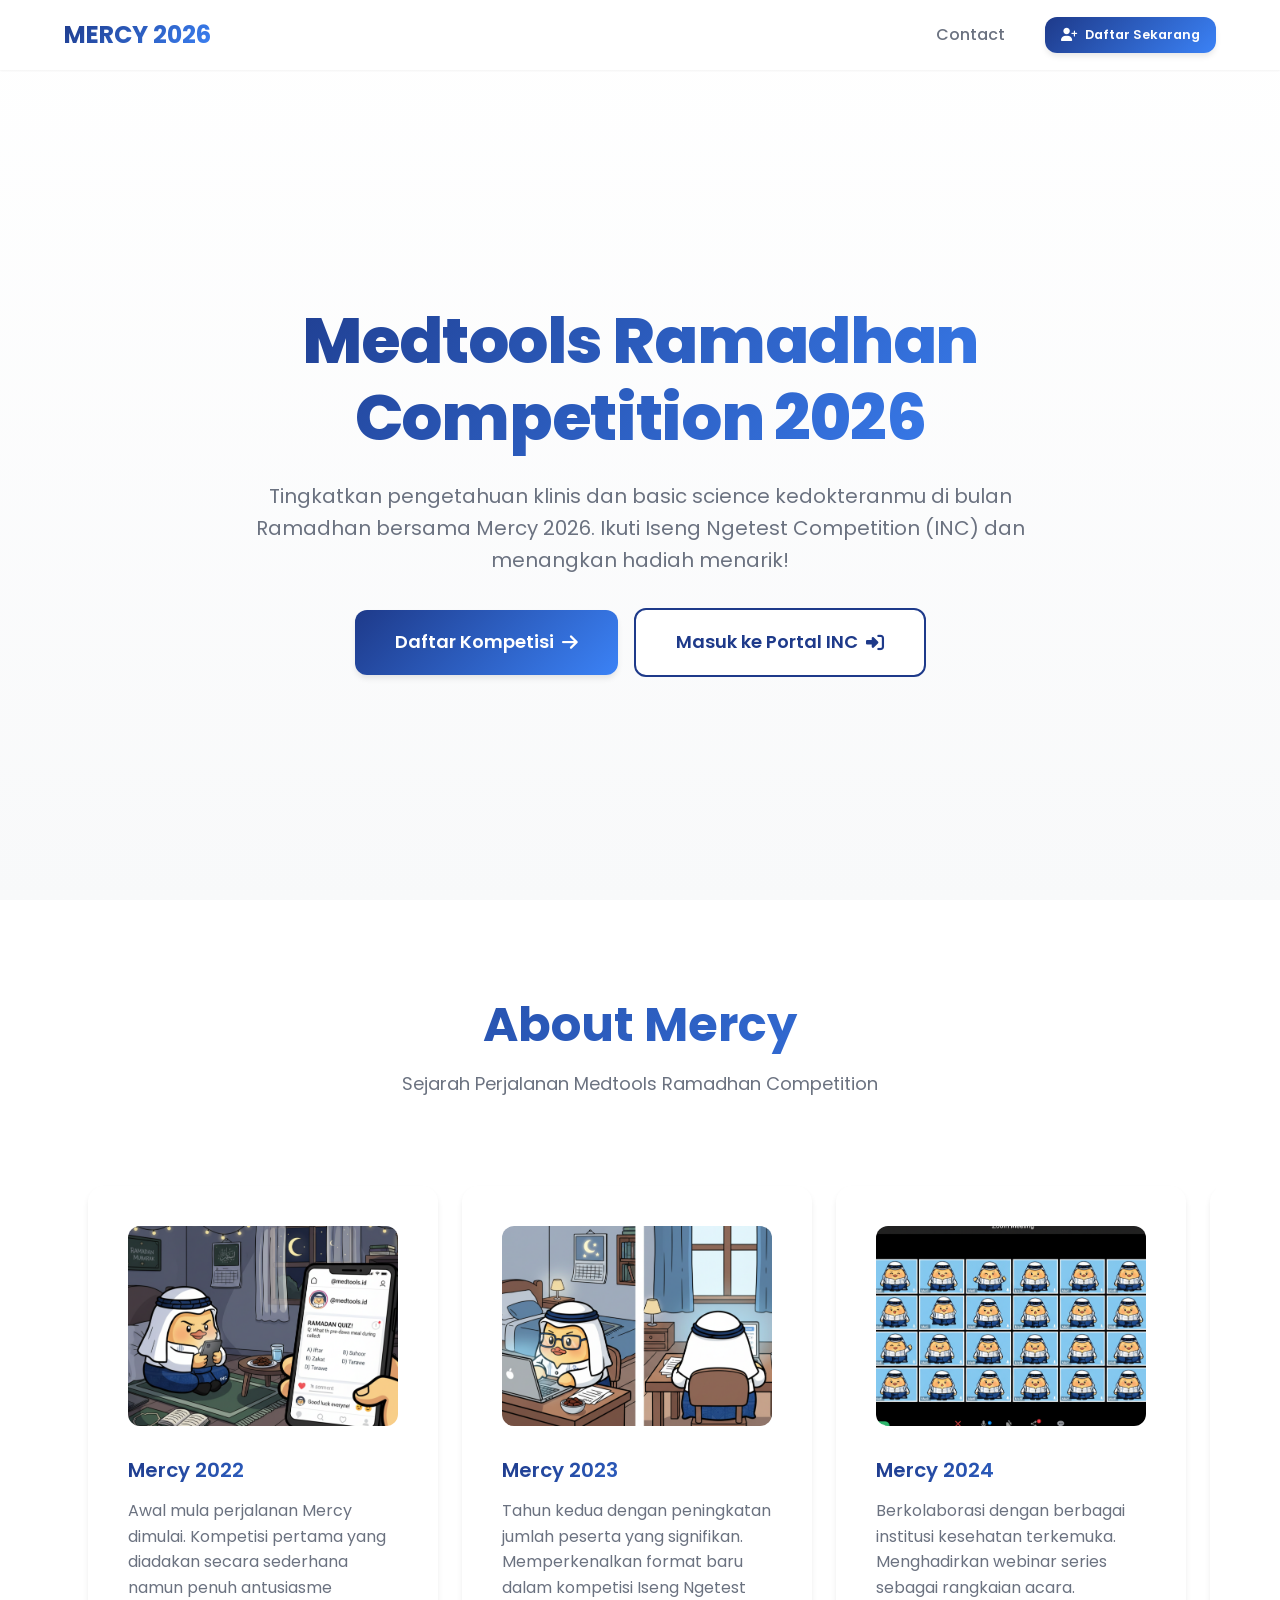
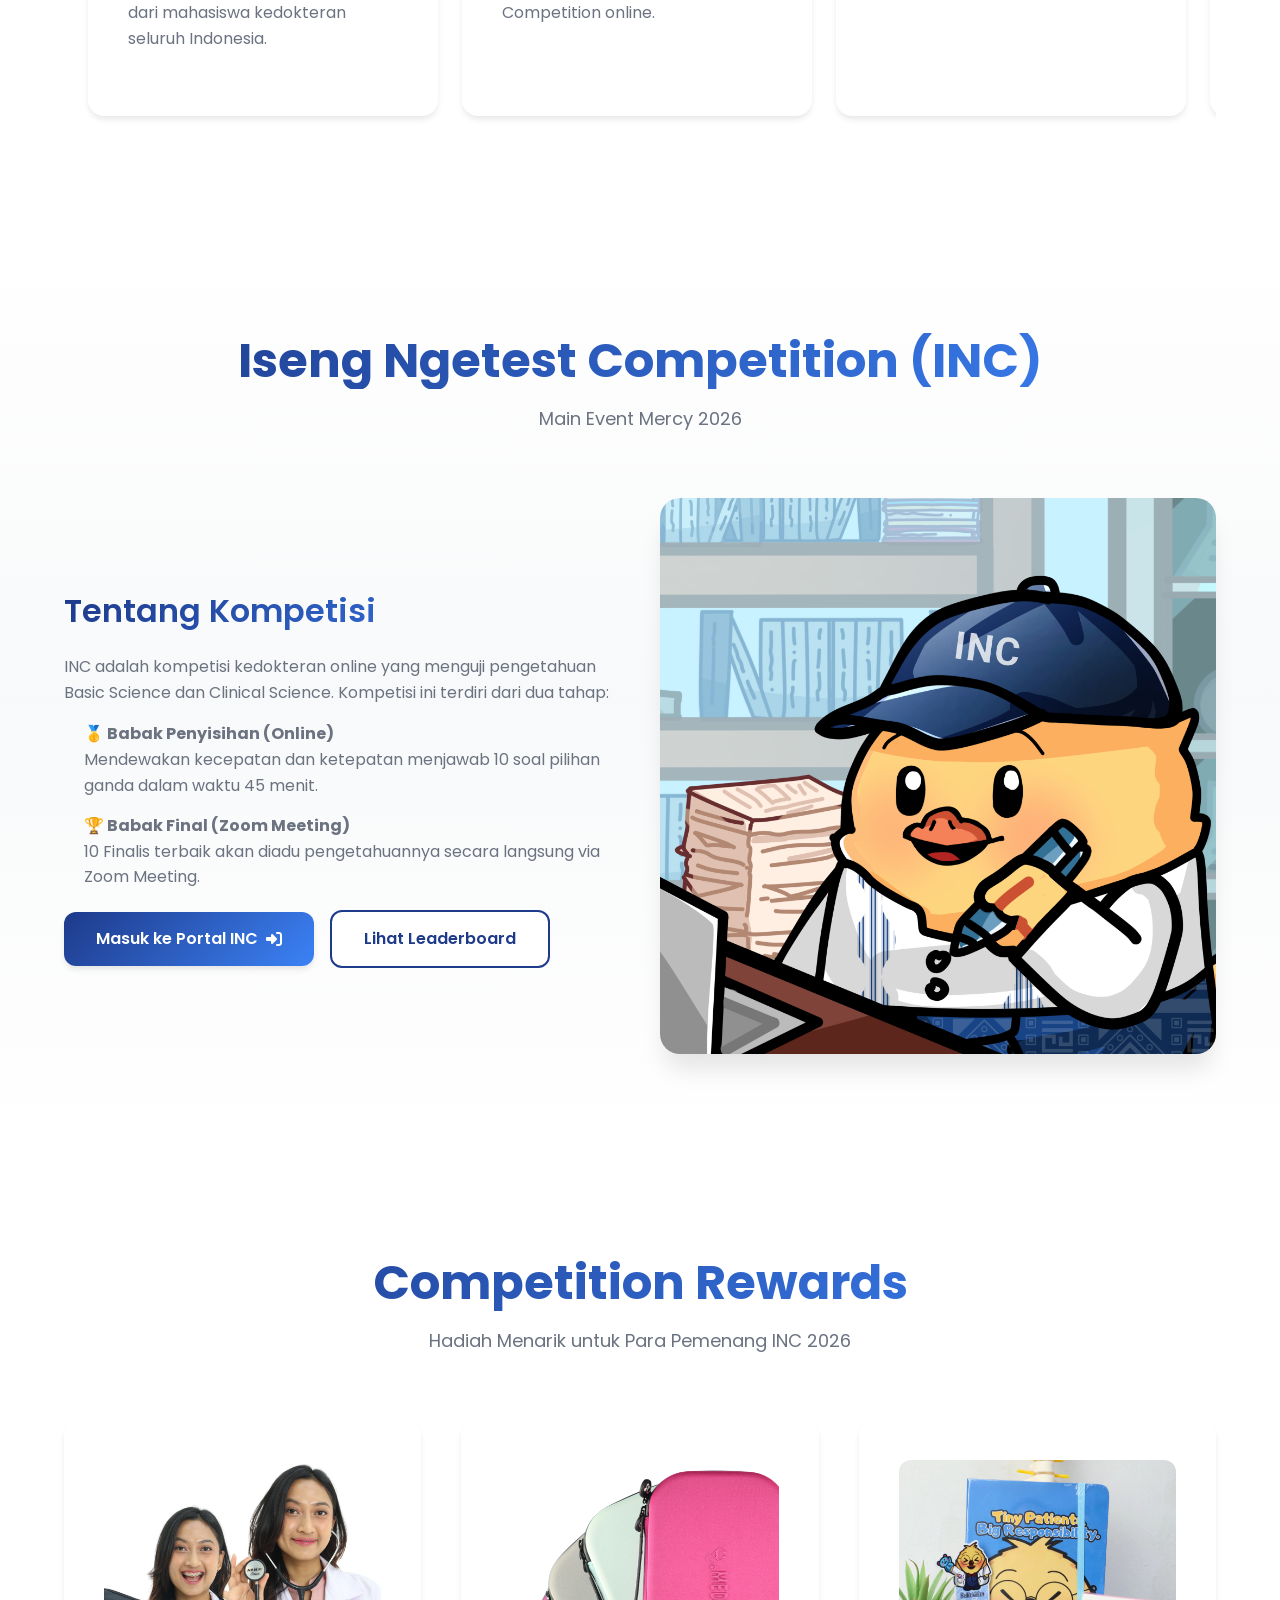
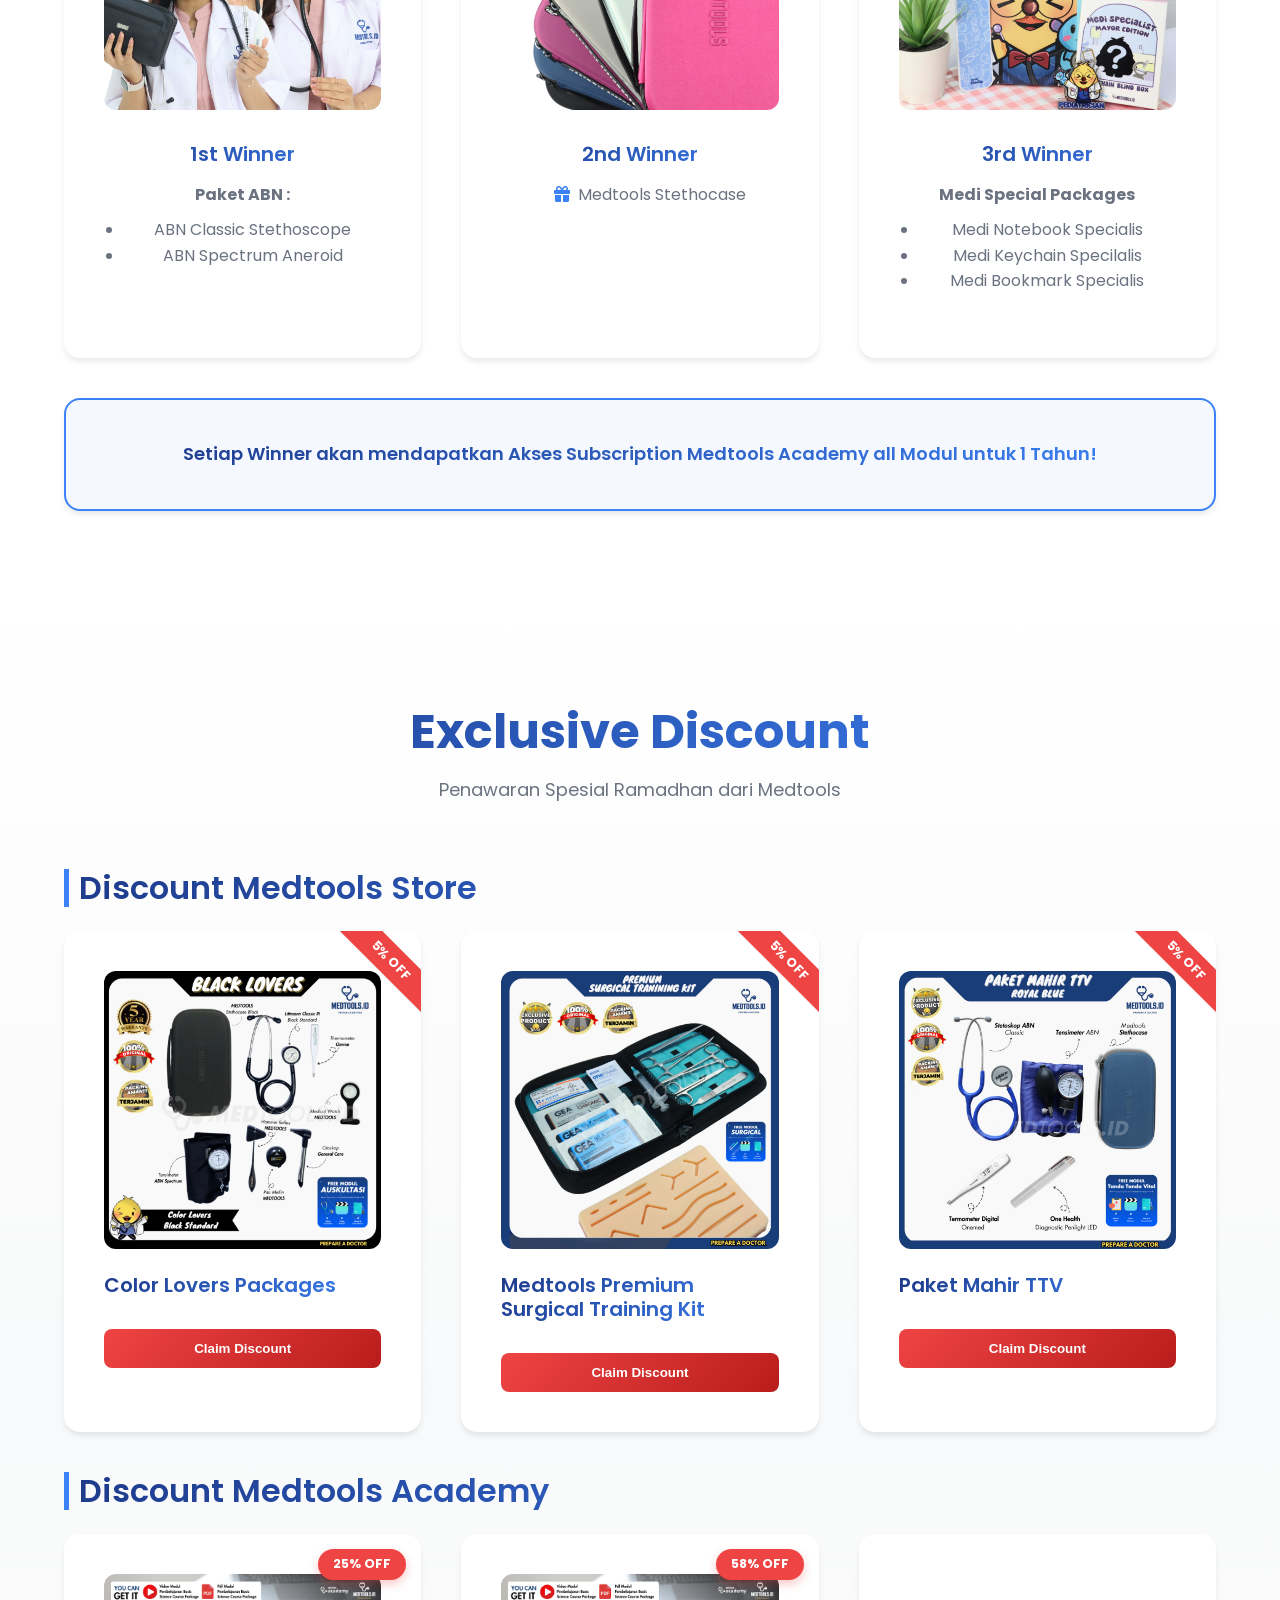
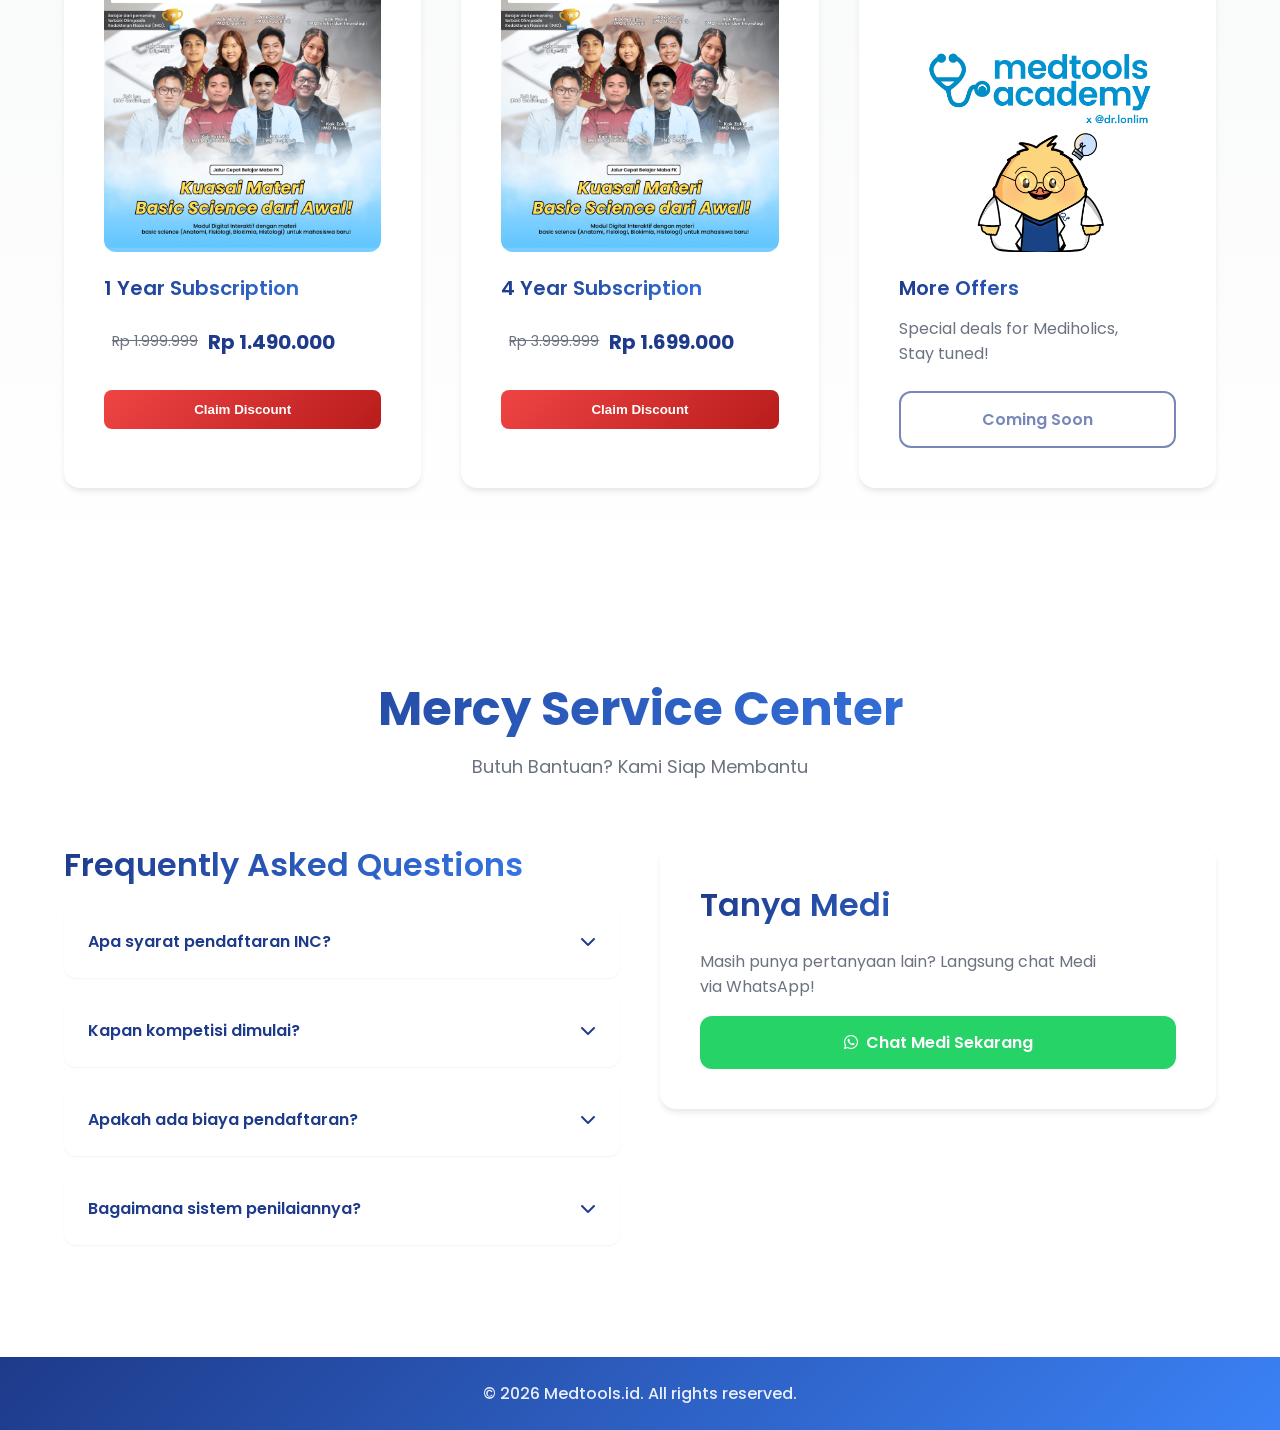
==== commit 8a361861: "Reduce quiz to 10 questions and update scoring logic" ====
--- a/index.html
+++ b/index.html
@@ -123,7 +123,7 @@
                     <ul style="margin-left: 20px; list-style-type: none; margin-bottom: 20px;">
                         <li style="margin-bottom: 15px;">
                             <strong>🥇 Babak Penyisihan (Online)</strong><br>
-                            Mendewakan kecepatan dan ketepatan menjawab 25 soal pilihan ganda dalam waktu 45&nbsp;menit.
+                            Mendewakan kecepatan dan ketepatan menjawab 10 soal pilihan ganda dalam waktu 45&nbsp;menit.
                         </li>
                         <li>
                             <strong>🏆 Babak Final (Zoom Meeting)</strong><br>
--- a/css/styles.css
+++ b/css/styles.css
@@ -869,8 +869,14 @@
   height: 100%;
 }
 
+.discount-card .card-image {
+  aspect-ratio: 1 / 1;
+  height: auto;
+  object-fit: cover;
+}
+
 .discount-card .card-title {
-  margin-top: auto;
+  margin-top: 0;
 }
 
 .discount-tag {
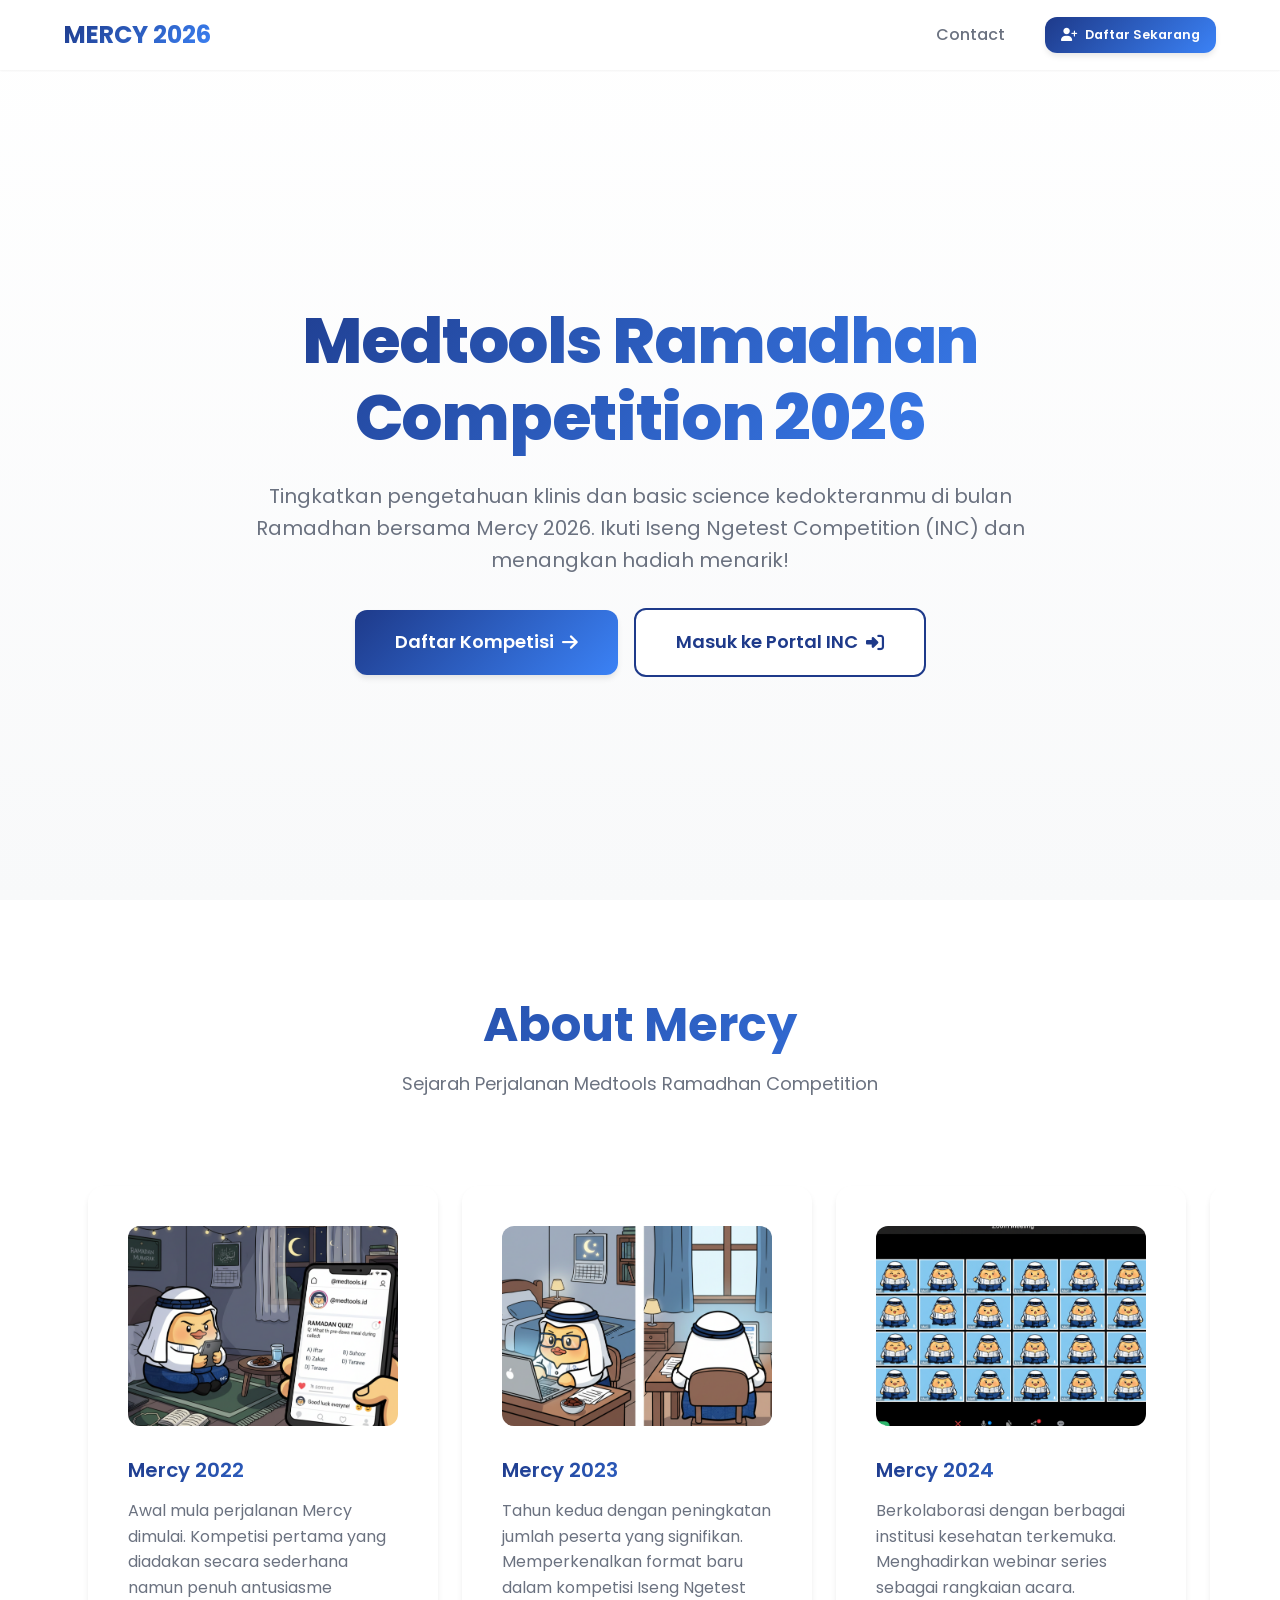
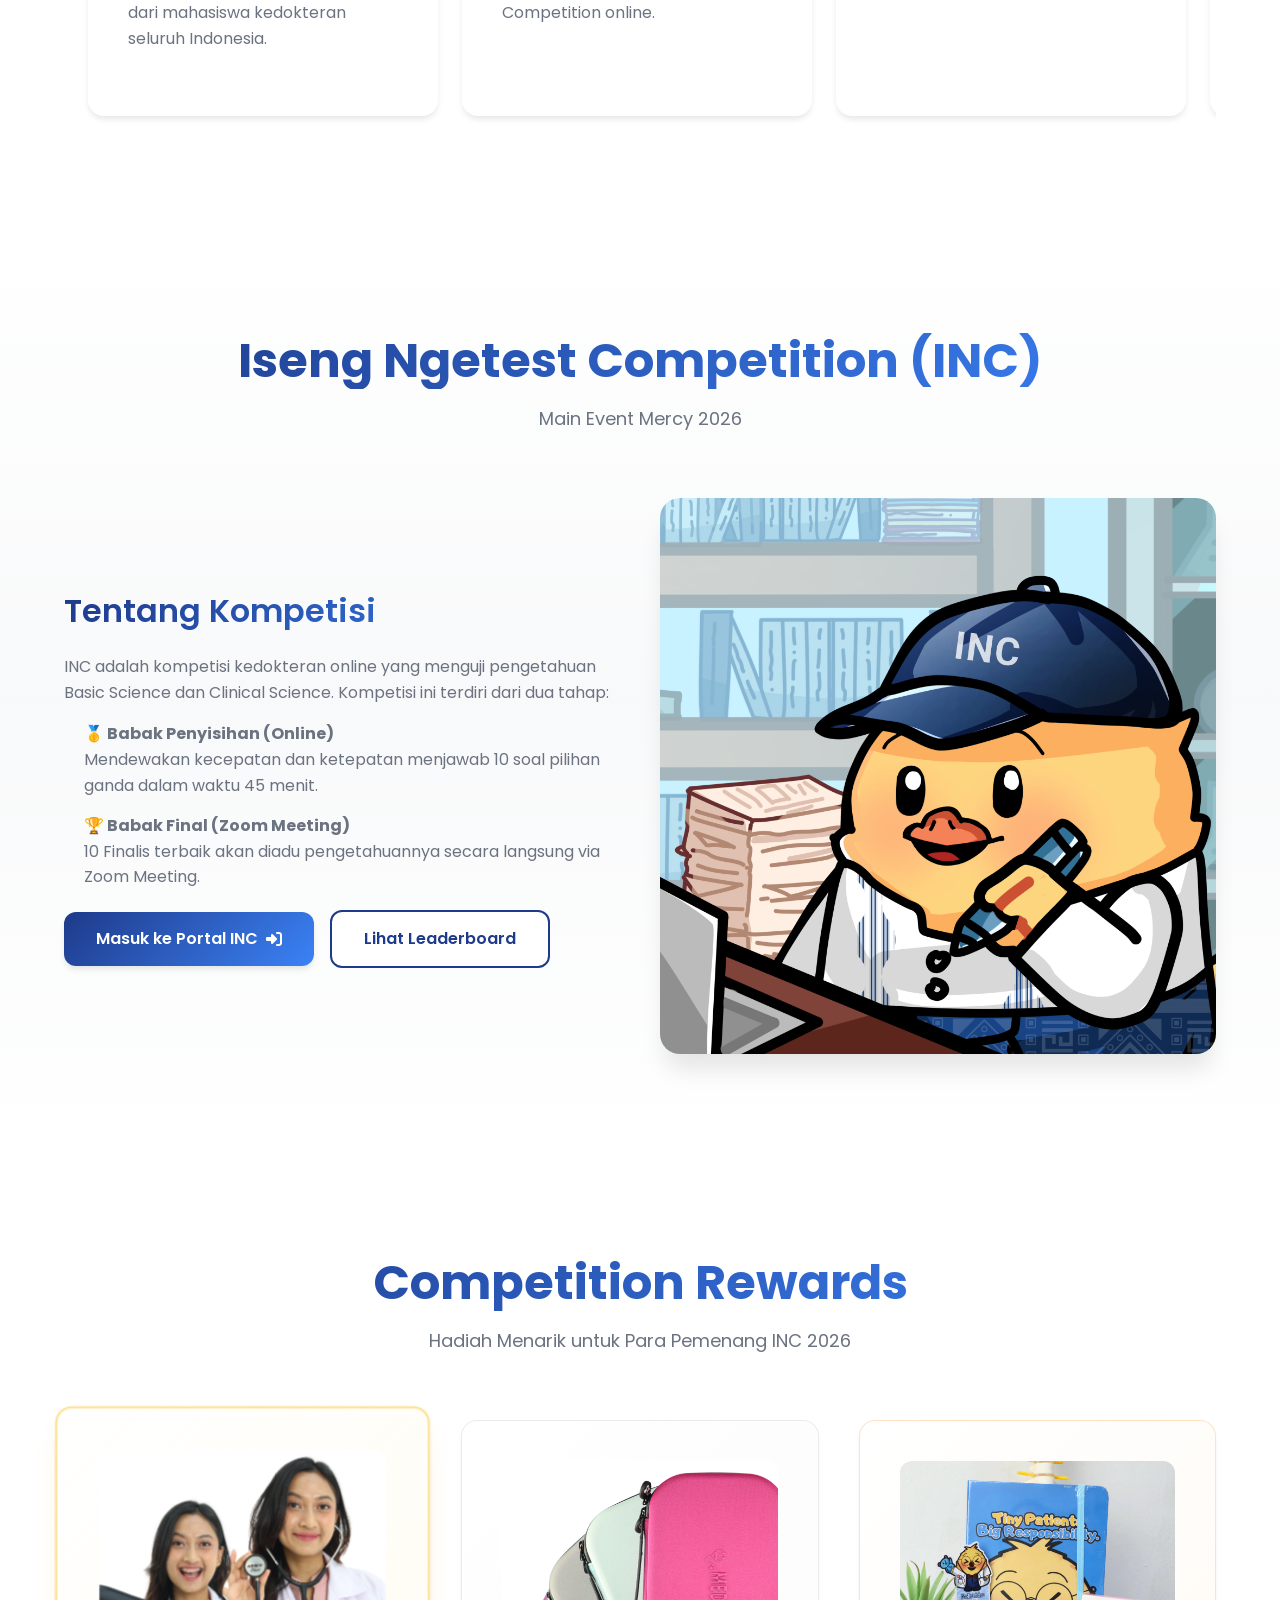
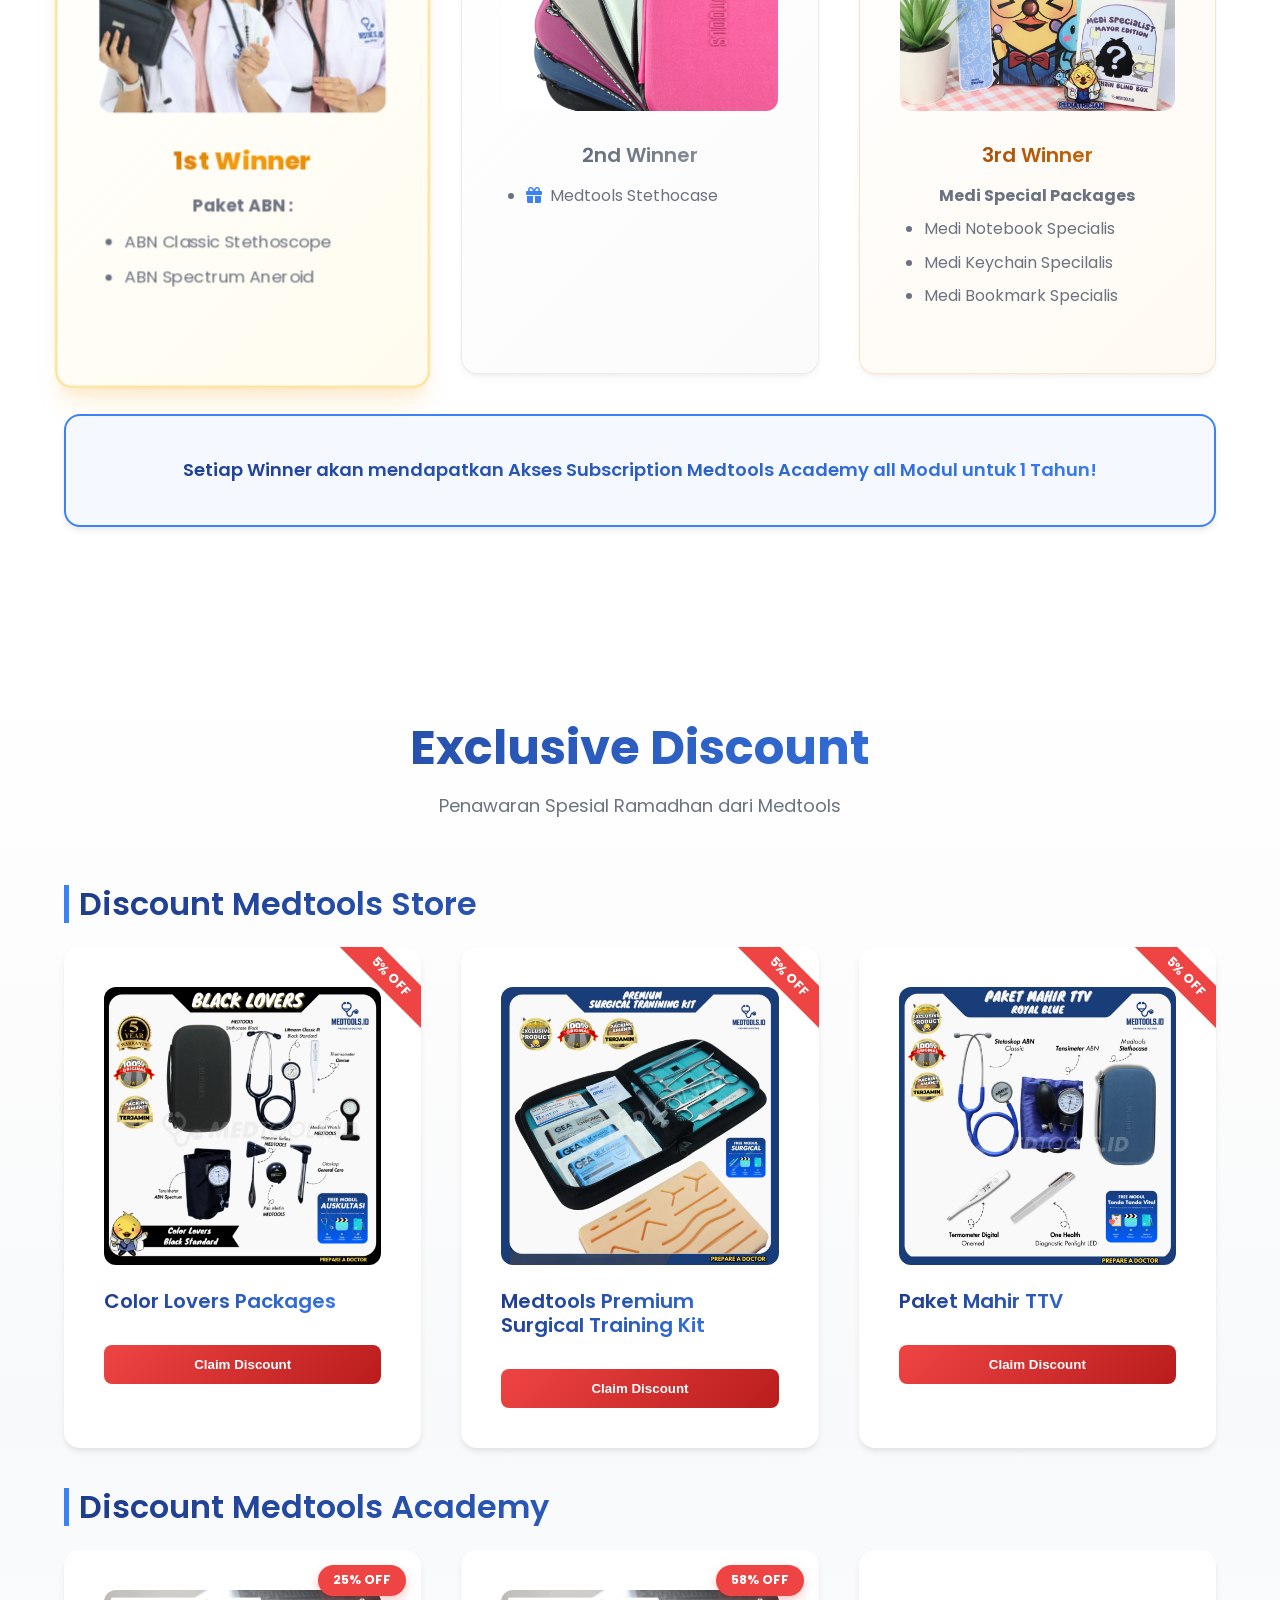
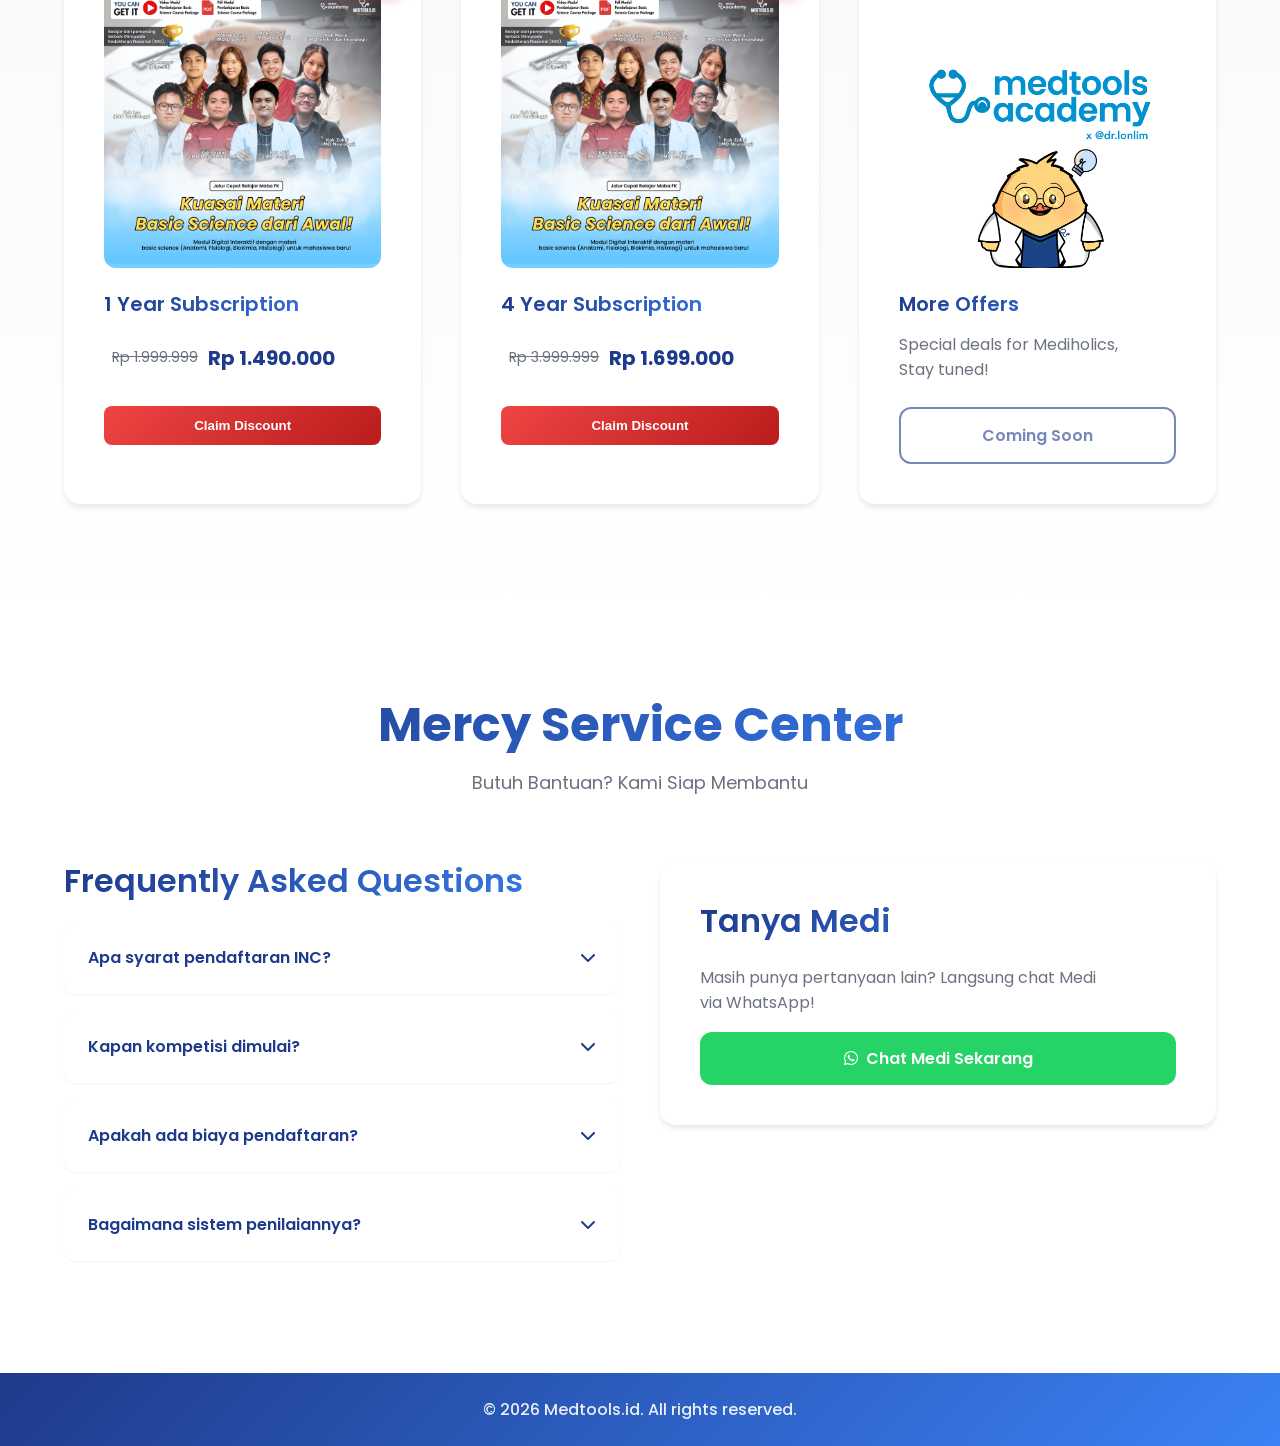
==== commit 5f087a96: "feat: enhance reward section UI with glossy effects and winner hierarchy" ====
--- a/index.html
+++ b/index.html
@@ -153,23 +153,23 @@
             </div>
             <div class="grid grid-3">
                 <!-- Shape 1 -->
-                <div class="card reward-card">
+                <div class="card reward-card winner-1">
                     <img src="reward-mercy/1st-winner.png" alt="1st Winner" class="card-image">
                     <h3 class="card-title">1st Winner</h3>
                     <div class="card-text">
                         <strong>Paket ABN :</strong>
-                        <ul style="margin-left: 20px; margin-top: 10px;">
+                        <ul>
                             <li>ABN Classic Stethoscope</li>
                             <li>ABN Spectrum Aneroid</li>
                         </ul>
                     </div>
                 </div>
                 <!-- Shape 2 -->
-                <div class="card reward-card">
+                <div class="card reward-card winner-2">
                     <img src="reward-mercy/2nd-winner.png" alt="2nd Winner" class="card-image">
                     <h3 class="card-title">2nd Winner</h3>
                     <div class="card-text">
-                        <ul style="margin-left: 20px; margin-top: 10px; list-style-type: none;">
+                        <ul>
                             <li><i class="fas fa-gift"
                                     style="color: var(--color-blue-saturated); margin-right: 8px;"></i>Medtools
                                 Stethocase</li>
@@ -177,12 +177,12 @@
                     </div>
                 </div>
                 <!-- Shape 3 -->
-                <div class="card reward-card">
+                <div class="card reward-card winner-3">
                     <img src="reward-mercy/3rd-winner.png" alt="3rd Winner" class="card-image">
                     <h3 class="card-title">3rd Winner</h3>
                     <div class="card-text">
                         <strong>Medi Special Packages</strong>
-                        <ul style="margin-left: 20px; margin-top: 10px;">
+                        <ul>
                             <li>Medi Notebook Specialis</li>
                             <li>Medi Keychain Specilalis</li>
                             <li>Medi Bookmark Specialis</li>
--- a/css/styles.css
+++ b/css/styles.css
@@ -830,6 +830,44 @@
    ============================================ */
 .reward-card {
   text-align: center;
+  position: relative;
+  background: radial-gradient(circle at top left, rgba(255, 255, 255, 0.9), rgba(255, 255, 255, 0.6));
+  border: 1px solid rgba(255, 255, 255, 0.6);
+  backdrop-filter: blur(10px);
+  -webkit-backdrop-filter: blur(10px);
+  box-shadow:
+    0 4px 6px -1px rgba(0, 0, 0, 0.05),
+    0 2px 4px -1px rgba(0, 0, 0, 0.03),
+    inset 0 0 0 1px rgba(255, 255, 255, 0.5);
+  transition: all 0.4s cubic-bezier(0.4, 0, 0.2, 1);
+  overflow: hidden;
+  z-index: 1;
+}
+
+/* Shine Effect */
+.reward-card::before {
+  content: '';
+  position: absolute;
+  top: 0;
+  left: -150%;
+  width: 100%;
+  height: 100%;
+  background: linear-gradient(to right,
+      rgba(255, 255, 255, 0) 0%,
+      rgba(255, 255, 255, 0.6) 50%,
+      rgba(255, 255, 255, 0) 100%);
+  transform: skewX(-25deg);
+  transition: all 0.75s;
+  pointer-events: none;
+}
+
+.reward-card:hover {
+  transform: translateY(-8px);
+  box-shadow: 0 20px 25px -5px rgba(0, 0, 0, 0.1), 0 10px 10px -5px rgba(0, 0, 0, 0.04);
+}
+
+.reward-card:hover::before {
+  left: 150%;
 }
 
 .reward-card .card-image {
@@ -839,6 +877,68 @@
   border-radius: var(--radius-lg);
   margin-bottom: var(--spacing-md);
   transition: transform var(--transition-base);
+}
+
+.reward-card ul {
+  text-align: left;
+  padding-left: 1.5rem;
+  margin-top: 0.5rem;
+}
+
+.reward-card ul li {
+  margin-bottom: 0.5rem;
+}
+
+/* Winner Specific Styles (Hierarchy) */
+
+/* 1st Winner - Gold & Prominent */
+.winner-1 {
+  border: 2px solid rgba(251, 191, 36, 0.5);
+  /* Gold */
+  background: linear-gradient(135deg, rgba(255, 255, 255, 0.95) 0%, rgba(254, 243, 199, 0.3) 100%);
+  box-shadow: 0 20px 25px -5px rgba(245, 158, 11, 0.15), 0 10px 10px -5px rgba(245, 158, 11, 0.1);
+  transform: scale(1.05);
+  z-index: 10;
+}
+
+.winner-1:hover {
+  transform: scale(1.05) translateY(-8px);
+  box-shadow: 0 25px 30px -5px rgba(245, 158, 11, 0.25), 0 10px 10px -5px rgba(245, 158, 11, 0.1);
+}
+
+.winner-1 .card-title {
+  background: linear-gradient(135deg, #B45309 0%, #F59E0B 50%, #d97706 100%);
+  -webkit-background-clip: text;
+  background-clip: text;
+  -webkit-text-fill-color: transparent;
+  font-size: 1.5rem;
+  font-weight: 800;
+}
+
+/* 2nd Winner - Silver */
+.winner-2 {
+  border: 1px solid rgba(229, 231, 235, 0.8);
+  background: linear-gradient(135deg, rgba(255, 255, 255, 0.9) 0%, rgba(243, 244, 246, 0.4) 100%);
+}
+
+.winner-2 .card-title {
+  background: linear-gradient(135deg, #4B5563 0%, #9CA3AF 100%);
+  -webkit-background-clip: text;
+  background-clip: text;
+  -webkit-text-fill-color: transparent;
+}
+
+/* 3rd Winner - Bronze */
+.winner-3 {
+  border: 1px solid rgba(253, 186, 116, 0.4);
+  background: linear-gradient(135deg, rgba(255, 255, 255, 0.9) 0%, rgba(255, 237, 213, 0.3) 100%);
+}
+
+.winner-3 .card-title {
+  background: linear-gradient(135deg, #92400E 0%, #D97706 100%);
+  -webkit-background-clip: text;
+  background-clip: text;
+  -webkit-text-fill-color: transparent;
 }
 
 .reward-info {
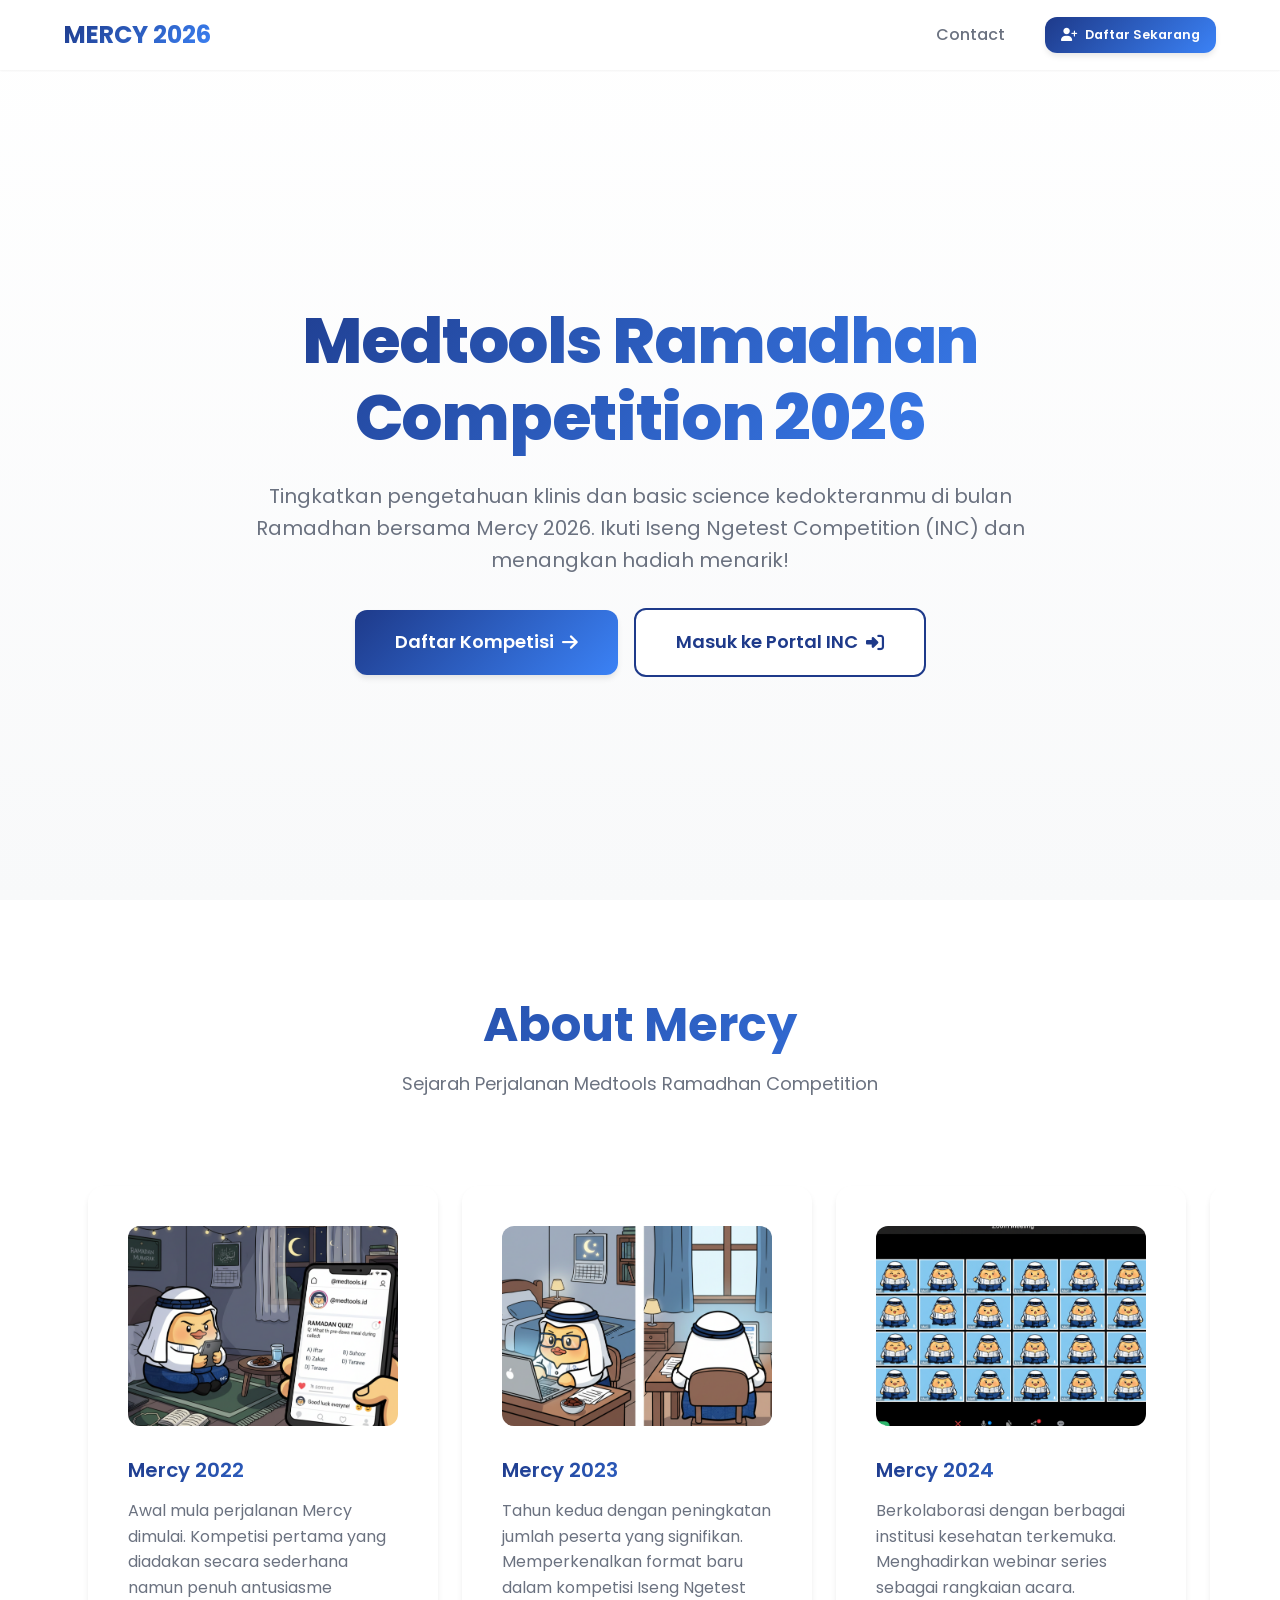
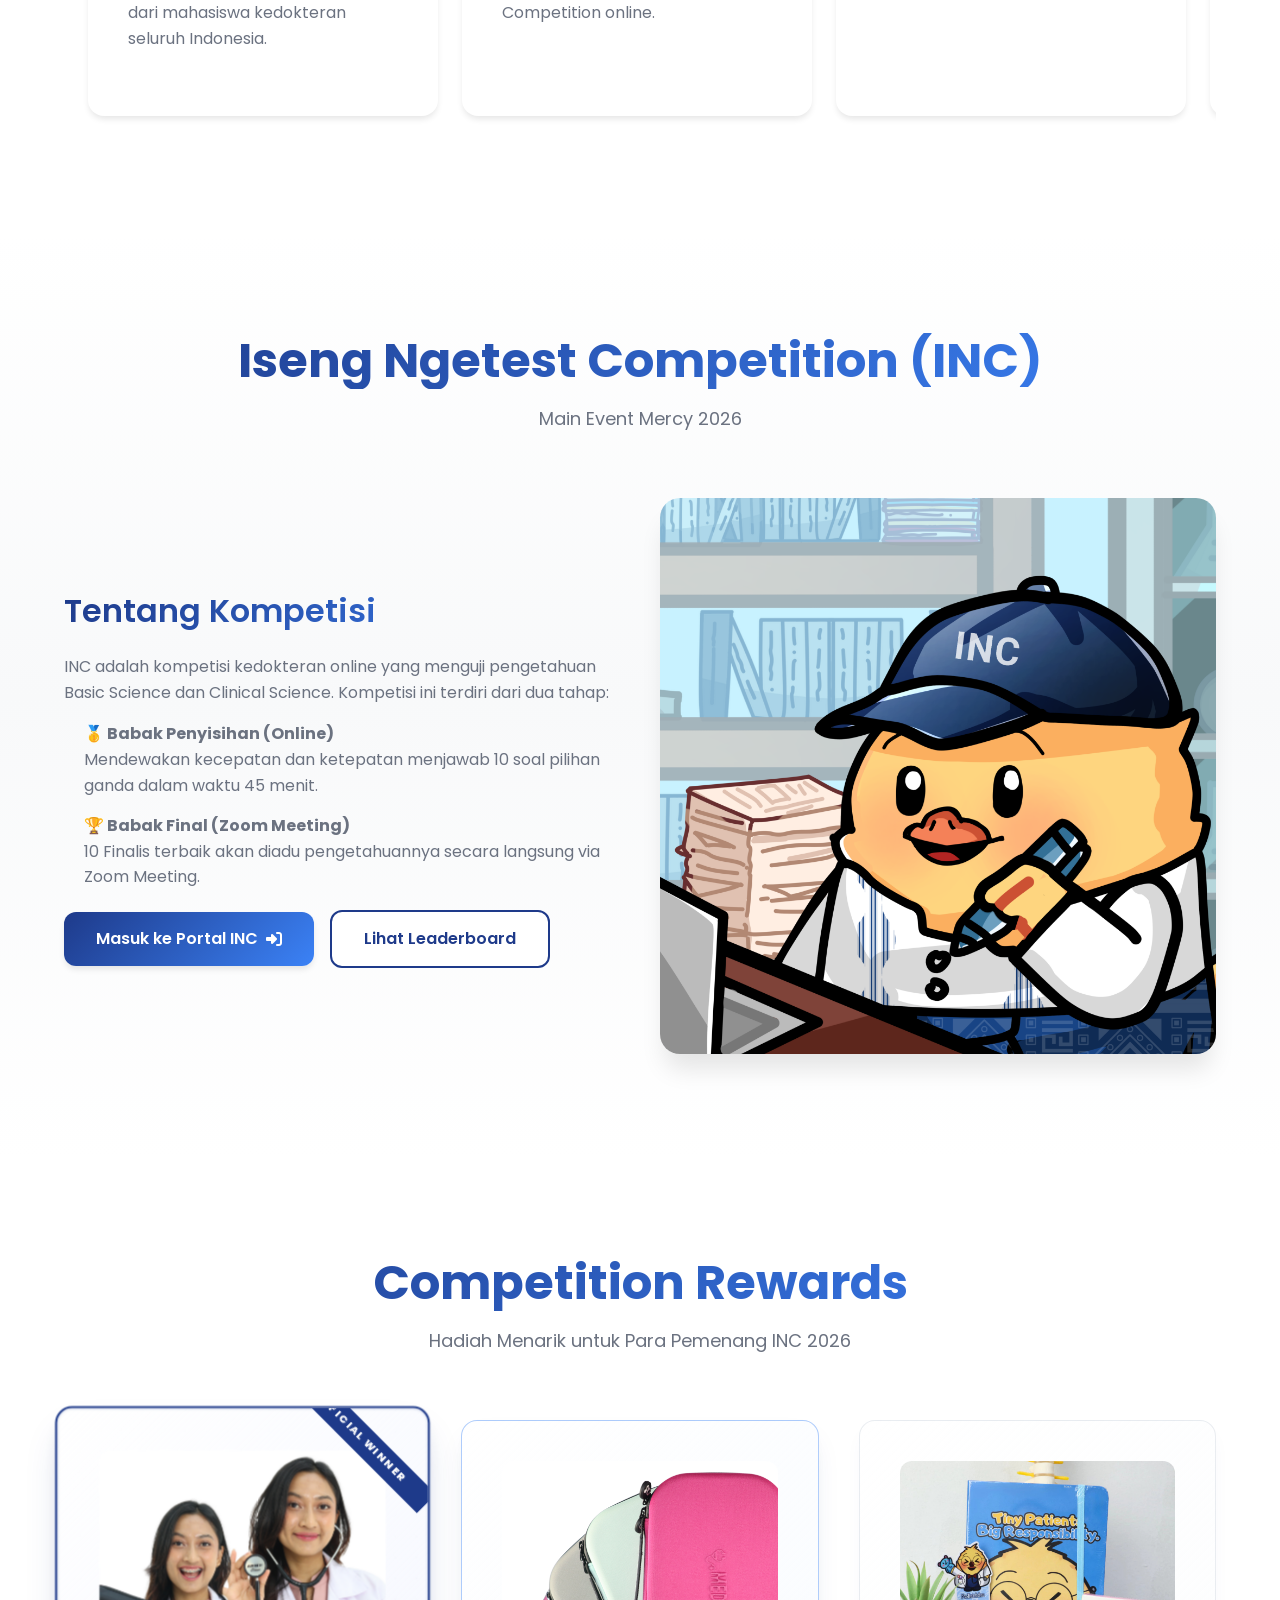
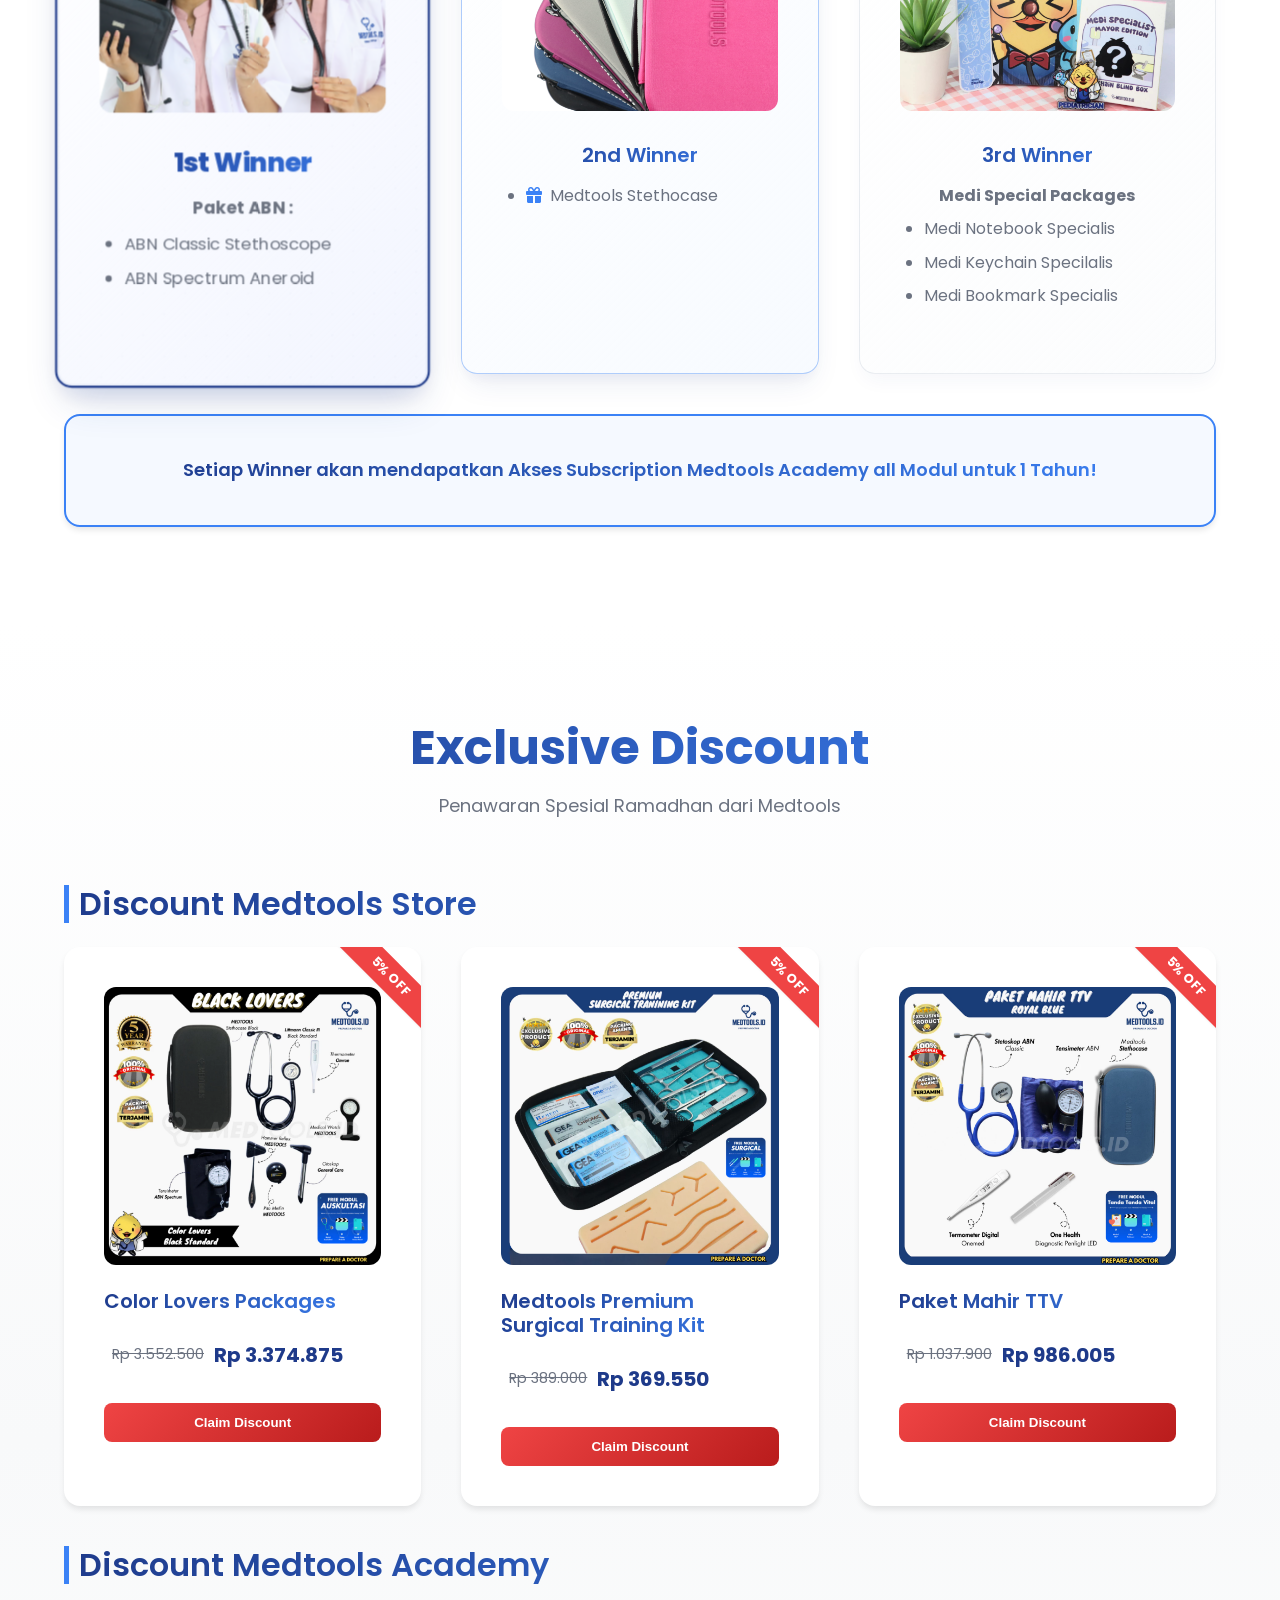
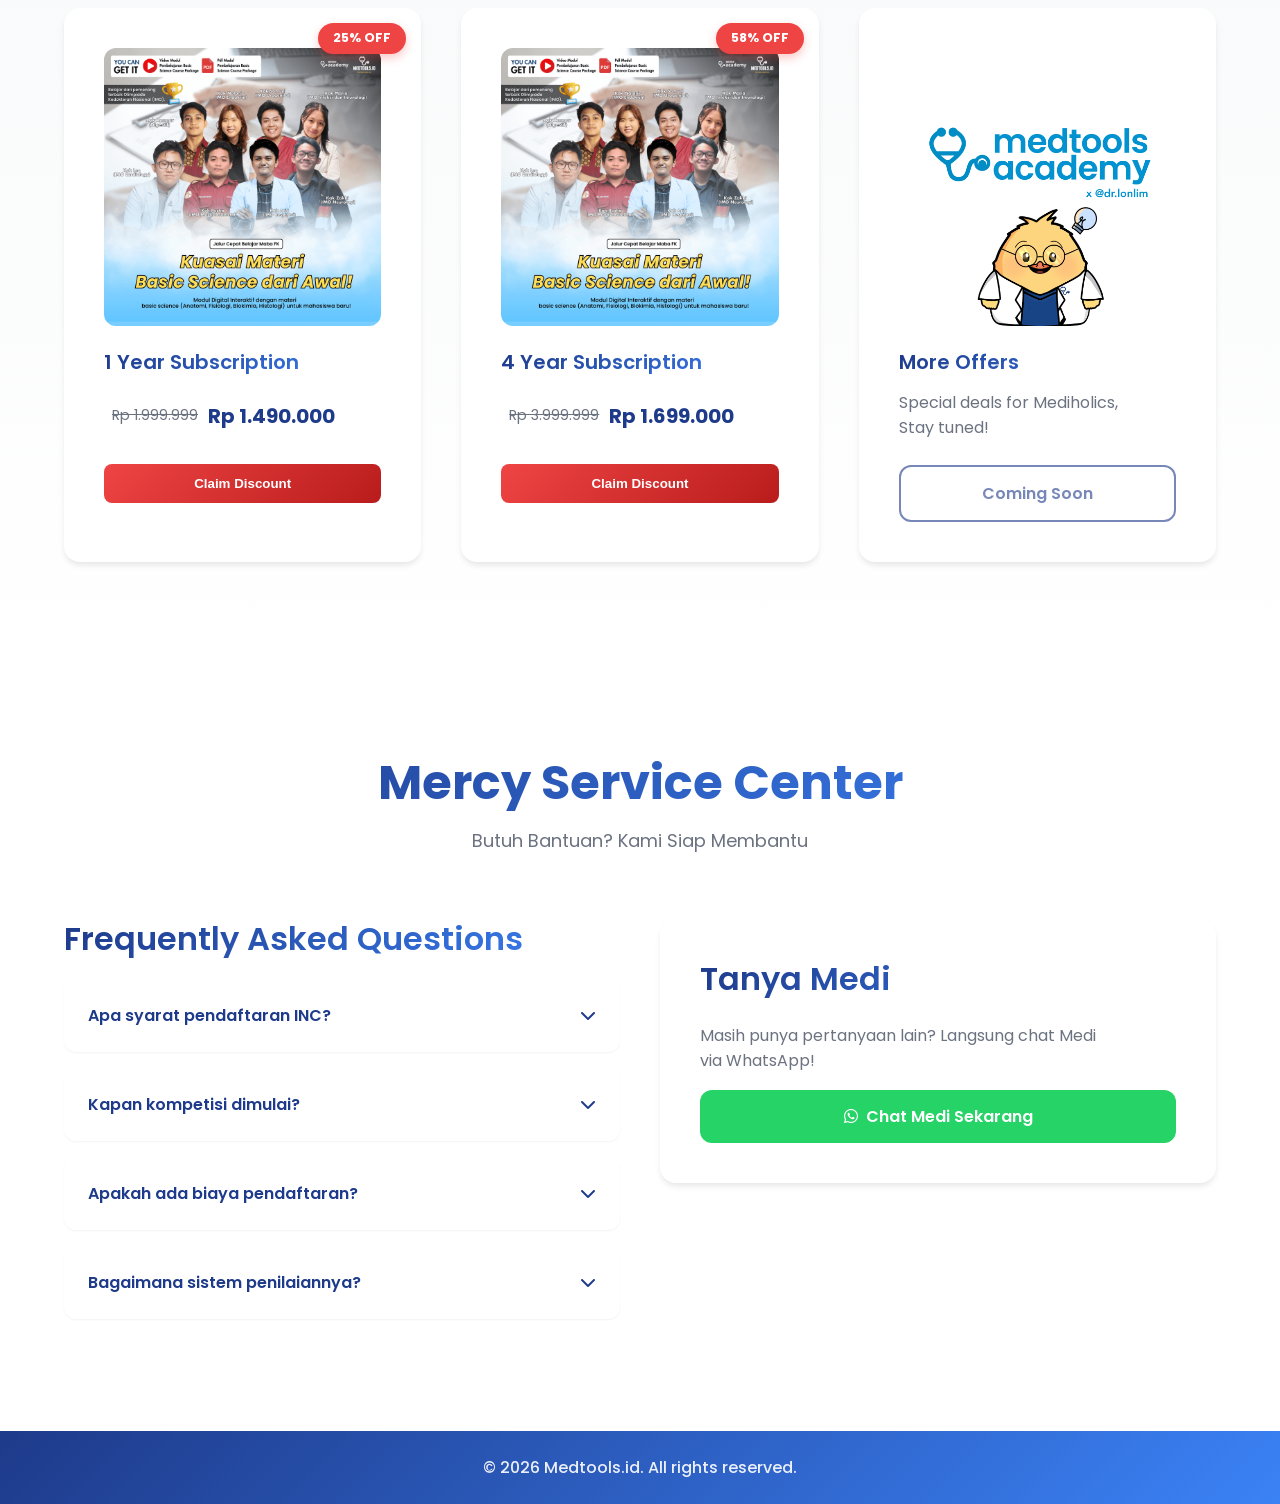
==== commit ae16a769: "update: add prices and 5% discounts to Medtools Store products in Exclusive Discount section" ====
--- a/index.html
+++ b/index.html
@@ -216,6 +216,10 @@
                         <img src="exclusive-discount/medtools-store/color-lovers-packages.webp" alt="Color Lovers"
                             class="card-image">
                         <h4 class="card-title">Color Lovers Packages</h4>
+                        <div class="price-container">
+                            <span class="card-price-old">Rp 3.552.500</span>
+                            <span class="card-price">Rp 3.374.875</span>
+                        </div>
                         <button class="claim-discount-btn" data-product="Color Lovers Packages" data-discount="5"
                             data-type="store">Claim Discount</button>
                     </div>
@@ -224,6 +228,10 @@
                         <img src="exclusive-discount/medtools-store/medtools-premium-surgical-training-kit.webp"
                             alt="Surgical Kit" class="card-image">
                         <h4 class="card-title">Medtools Premium Surgical Training Kit</h4>
+                        <div class="price-container">
+                            <span class="card-price-old">Rp 389.000</span>
+                            <span class="card-price">Rp 369.550</span>
+                        </div>
                         <button class="claim-discount-btn" data-product="Medtools Premium Surgical Training Kit"
                             data-discount="5" data-type="store">Claim Discount</button>
                     </div>
@@ -232,6 +240,10 @@
                         <img src="exclusive-discount/medtools-store/paket-mahir-ttv.webp" alt="Paket TTV"
                             class="card-image">
                         <h4 class="card-title">Paket Mahir TTV</h4>
+                        <div class="price-container">
+                            <span class="card-price-old">Rp 1.037.900</span>
+                            <span class="card-price">Rp 986.005</span>
+                        </div>
                         <button class="claim-discount-btn" data-product="Paket Mahir TTV" data-discount="5"
                             data-type="store">Claim Discount</button>
                     </div>
--- a/css/styles.css
+++ b/css/styles.css
@@ -889,56 +889,92 @@
   margin-bottom: 0.5rem;
 }
 
-/* Winner Specific Styles (Hierarchy) */
-
-/* 1st Winner - Gold & Prominent */
-.winner-1 {
-  border: 2px solid rgba(251, 191, 36, 0.5);
-  /* Gold */
-  background: linear-gradient(135deg, rgba(255, 255, 255, 0.95) 0%, rgba(254, 243, 199, 0.3) 100%);
-  box-shadow: 0 20px 25px -5px rgba(245, 158, 11, 0.15), 0 10px 10px -5px rgba(245, 158, 11, 0.1);
-  transform: scale(1.05);
-  z-index: 10;
-}
-
-.winner-1:hover {
-  transform: scale(1.05) translateY(-8px);
-  box-shadow: 0 25px 30px -5px rgba(245, 158, 11, 0.25), 0 10px 10px -5px rgba(245, 158, 11, 0.1);
-}
-
-.winner-1 .card-title {
-  background: linear-gradient(135deg, #B45309 0%, #F59E0B 50%, #d97706 100%);
+/* Winner Specific Styles (Hierarchy) - Exclusive Blue & White Theme */
+
+/* General Card Text for all Reward Cards to ensure they follow the theme */
+.reward-card .card-title {
+  background: linear-gradient(135deg, var(--color-navy) 0%, var(--color-blue-saturated) 100%);
   -webkit-background-clip: text;
   background-clip: text;
   -webkit-text-fill-color: transparent;
-  font-size: 1.5rem;
+}
+
+/* 1st Winner - Deep Navy, 3D Depth, Subtle Texture */
+.winner-1 {
+  border: 2px solid var(--color-navy);
+  background:
+    linear-gradient(135deg, rgba(255, 255, 255, 0.98) 0%, rgba(224, 231, 255, 0.4) 100%),
+    radial-gradient(circle at 2px 2px, rgba(30, 58, 138, 0.05) 1px, transparent 0);
+  background-size: 100% 100%, 20px 20px;
+  /* Dot texture */
+  box-shadow:
+    0 20px 40px -10px rgba(30, 58, 138, 0.2),
+    0 10px 20px -5px rgba(30, 58, 138, 0.1),
+    inset 0 0 0 2px rgba(30, 58, 138, 0.05);
+  /* Double border look */
+  transform: scale(1.05);
+  z-index: 10;
+}
+
+.winner-1::after {
+  content: 'OFFICIAL WINNER';
+  position: absolute;
+  top: 15px;
+  right: -25px;
+  background: var(--color-navy);
+  color: white;
+  font-size: 0.65rem;
   font-weight: 800;
-}
-
-/* 2nd Winner - Silver */
+  padding: 4px 30px;
+  transform: rotate(45deg);
+  letter-spacing: 1px;
+}
+
+.winner-1:hover {
+  transform: scale(1.05) translateY(-12px);
+  box-shadow:
+    0 30px 50px -12px rgba(30, 58, 138, 0.25),
+    0 15px 25px -8px rgba(30, 58, 138, 0.15);
+}
+
+.winner-1 .card-title {
+  font-size: 1.6rem;
+  font-weight: 800;
+  letter-spacing: -0.02em;
+  background: linear-gradient(135deg, #1e3a8a 0%, #3b82f6 100%);
+  -webkit-background-clip: text;
+}
+
+/* 2nd Winner - Professional Blue */
 .winner-2 {
-  border: 1px solid rgba(229, 231, 235, 0.8);
-  background: linear-gradient(135deg, rgba(255, 255, 255, 0.9) 0%, rgba(243, 244, 246, 0.4) 100%);
-}
-
-.winner-2 .card-title {
-  background: linear-gradient(135deg, #4B5563 0%, #9CA3AF 100%);
-  -webkit-background-clip: text;
-  background-clip: text;
-  -webkit-text-fill-color: transparent;
-}
-
-/* 3rd Winner - Bronze */
+  border: 1px solid rgba(59, 130, 246, 0.4);
+  background: linear-gradient(135deg, rgba(255, 255, 255, 0.95) 0%, rgba(239, 246, 255, 0.5) 100%);
+  box-shadow:
+    0 15px 30px -8px rgba(30, 58, 138, 0.1),
+    0 8px 15px -4px rgba(30, 58, 138, 0.05);
+}
+
+.winner-2:hover {
+  transform: translateY(-8px);
+  border-color: var(--color-blue-saturated);
+}
+
+/* 3rd Winner - Clean Minimalist White/Blue */
 .winner-3 {
-  border: 1px solid rgba(253, 186, 116, 0.4);
-  background: linear-gradient(135deg, rgba(255, 255, 255, 0.9) 0%, rgba(255, 237, 213, 0.3) 100%);
-}
-
-.winner-3 .card-title {
-  background: linear-gradient(135deg, #92400E 0%, #D97706 100%);
-  -webkit-background-clip: text;
-  background-clip: text;
-  -webkit-text-fill-color: transparent;
+  border: 1px solid rgba(148, 163, 184, 0.2);
+  background: linear-gradient(135deg, rgba(255, 255, 255, 0.9) 0%, rgba(248, 250, 252, 0.5) 100%);
+  box-shadow:
+    0 10px 20px -5px rgba(30, 58, 138, 0.05);
+}
+
+.winner-3:hover {
+  transform: translateY(-8px);
+  border-color: var(--color-blue-light);
+}
+
+/* 3D Container Effect for the Grid */
+#rewards .grid-3 {
+  perspective: 1000px;
 }
 
 .reward-info {
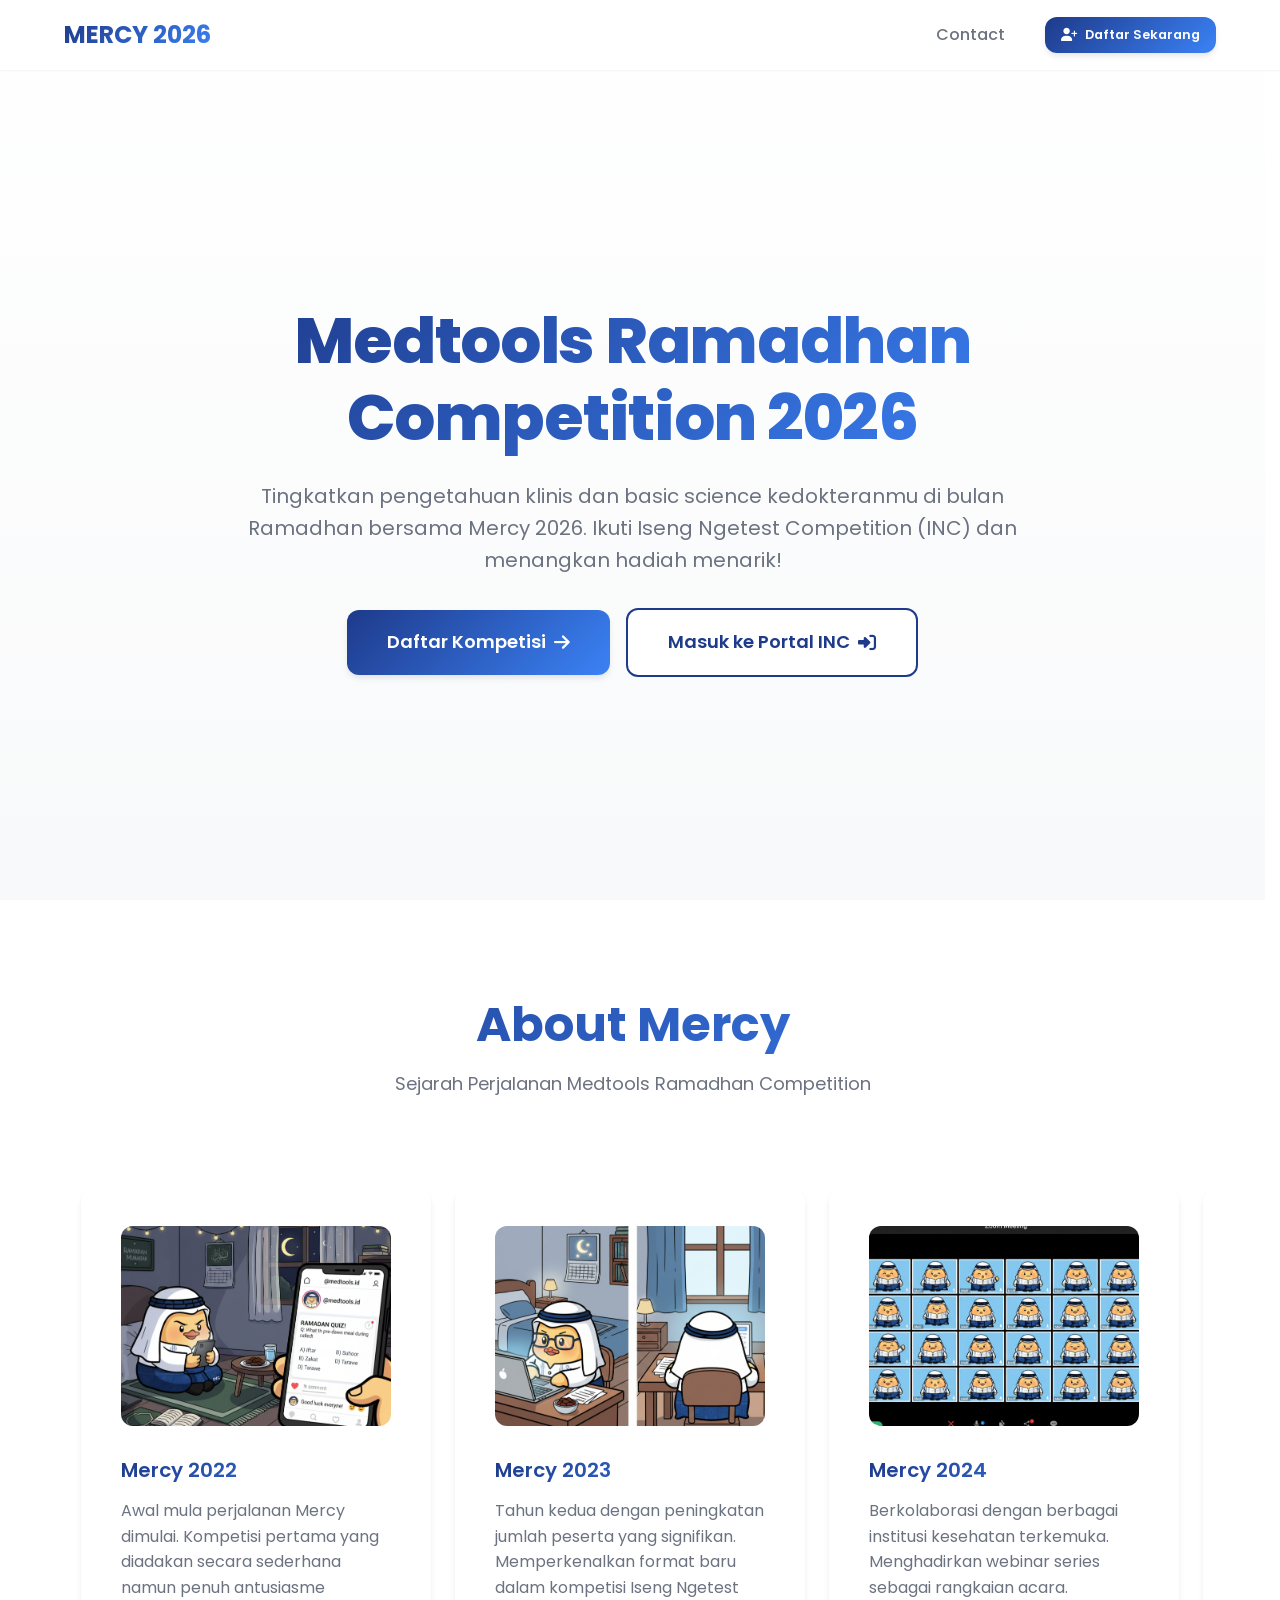
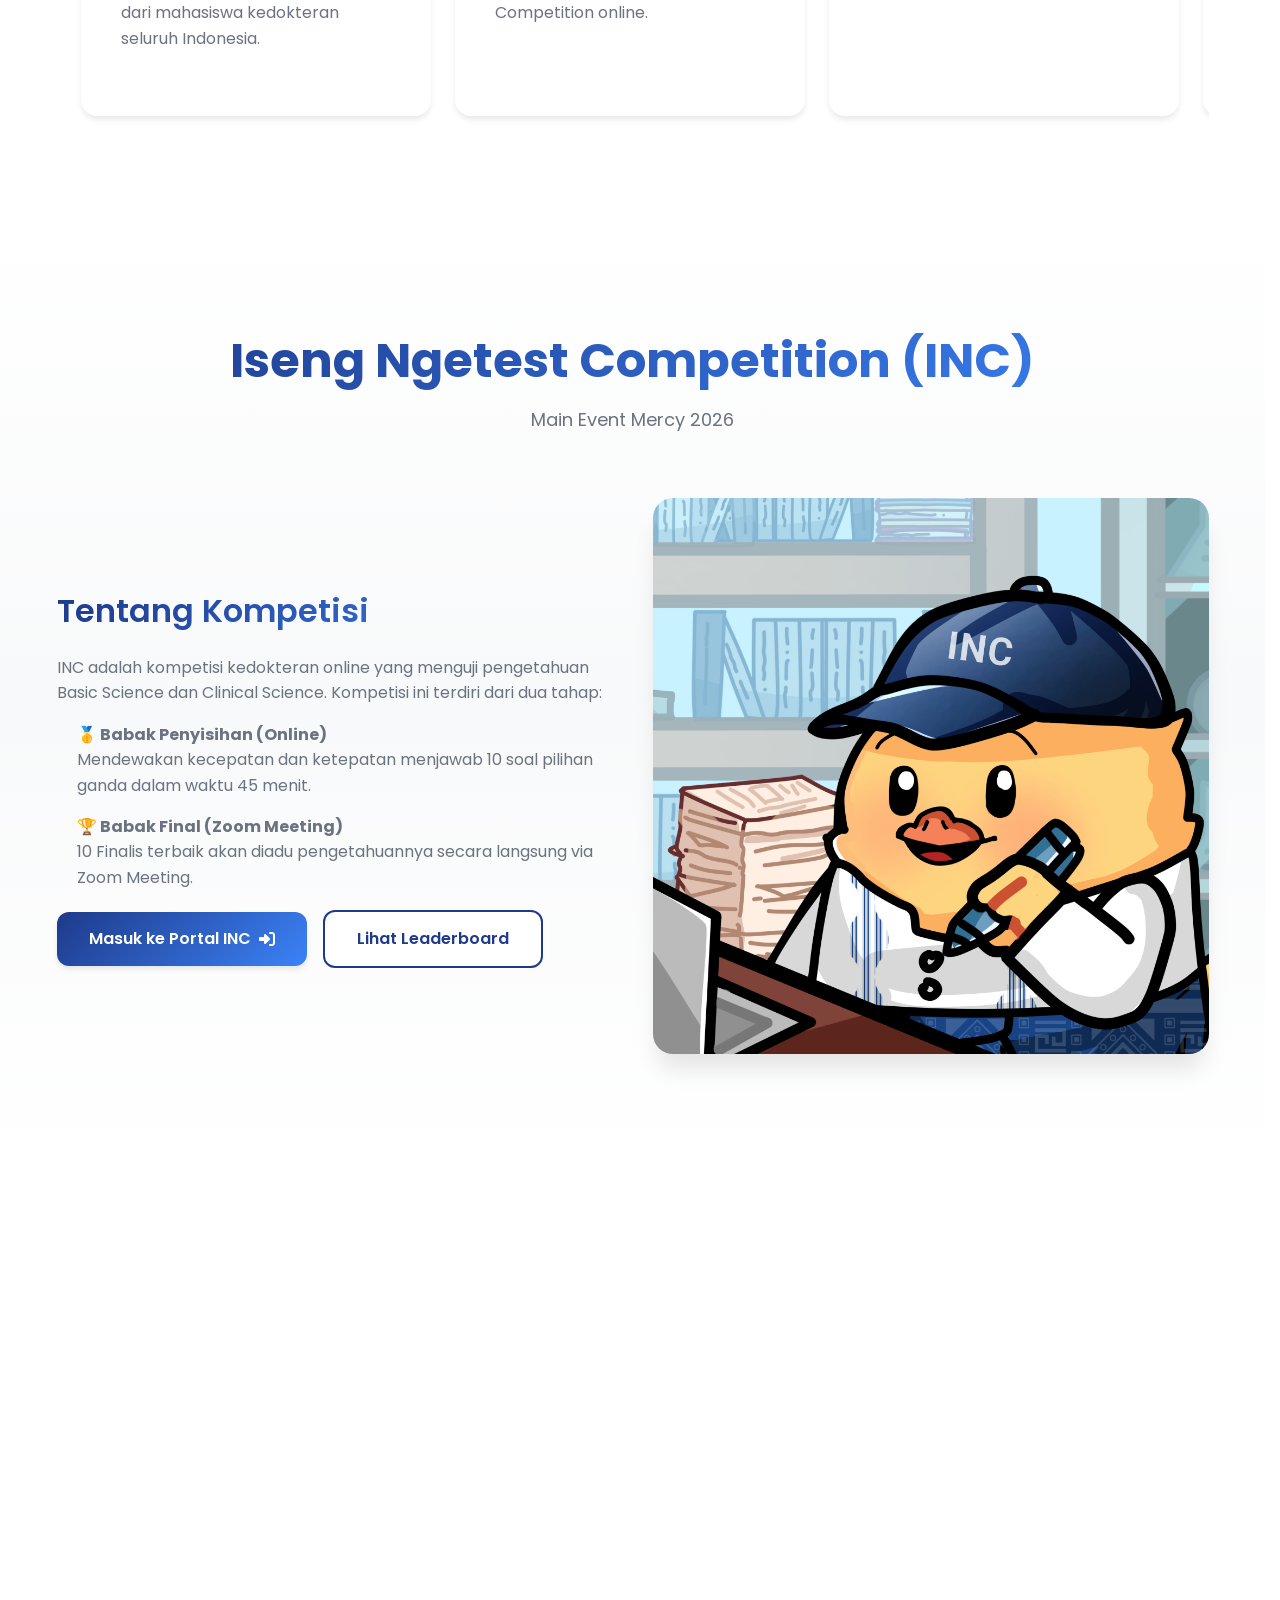
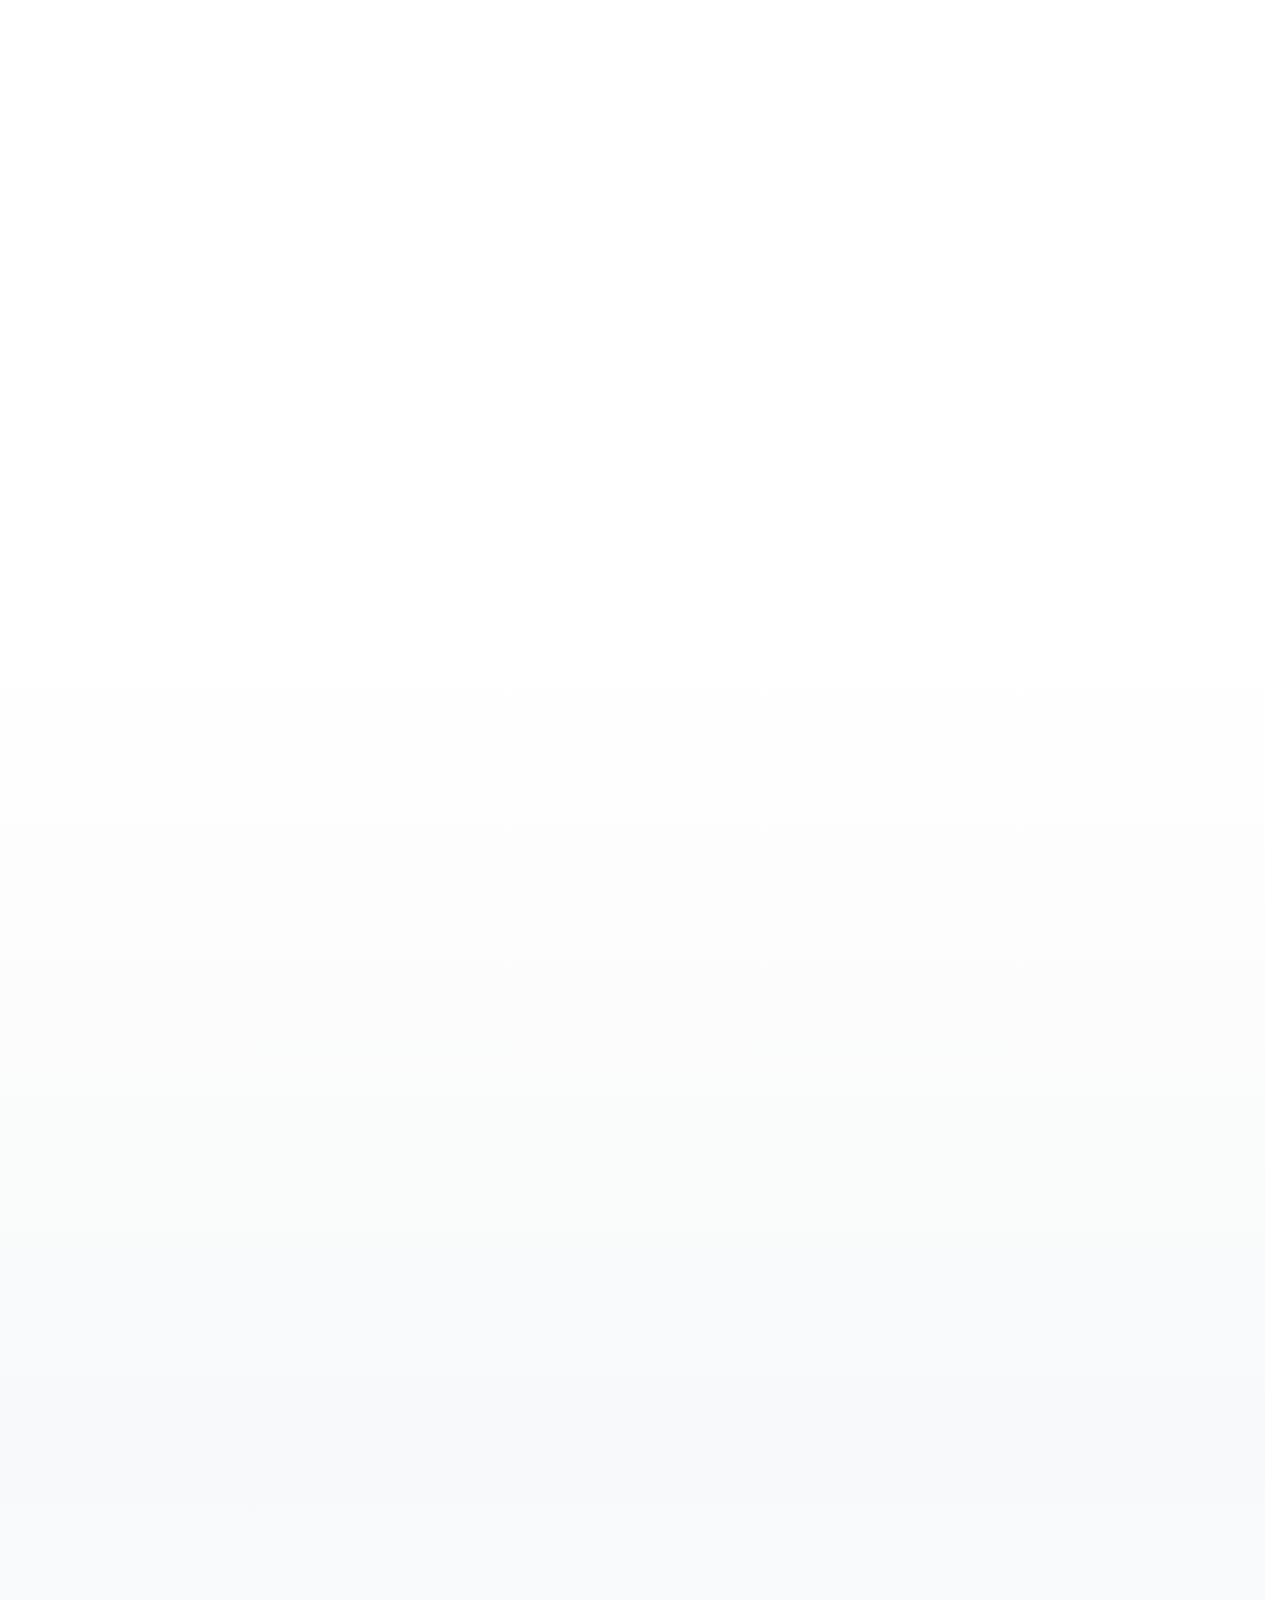
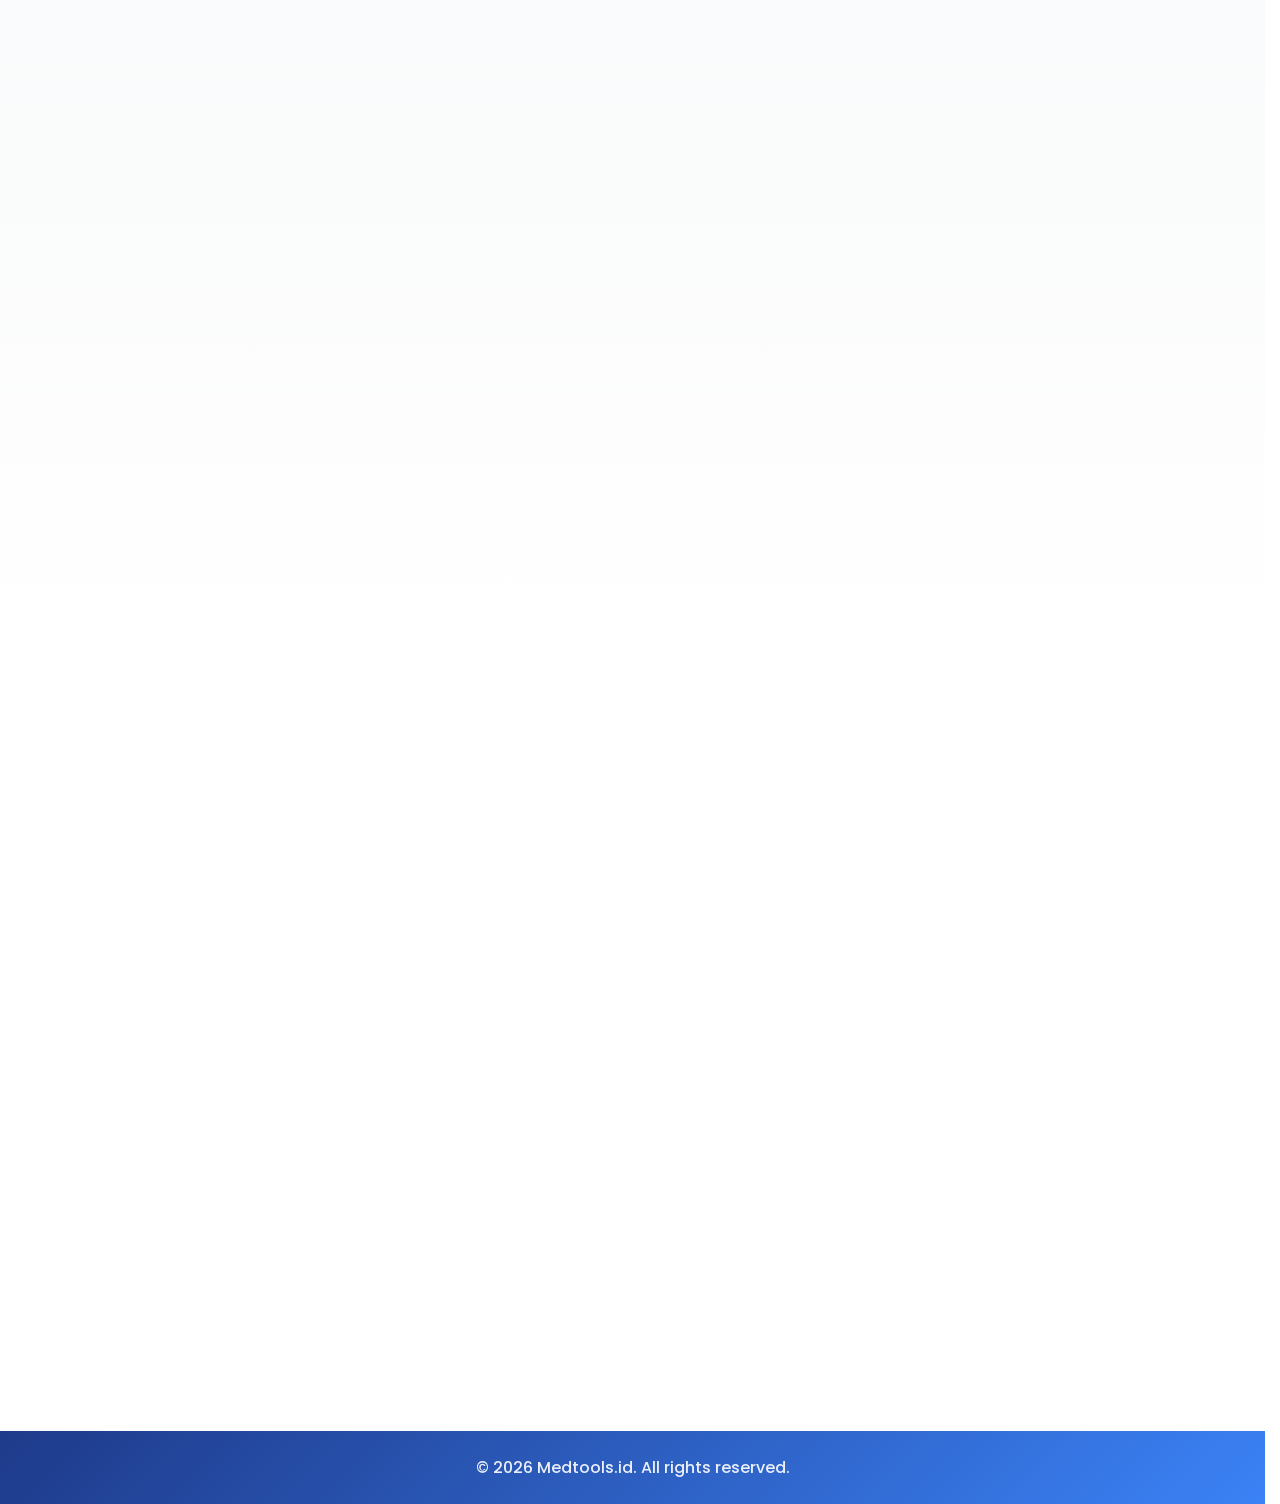
==== commit 2b250320: "perf: fix Cumulative Layout Shift (CLS) issues across all pages" ====
--- a/index.html
+++ b/index.html
@@ -6,6 +6,15 @@
     <meta name="viewport" content="width=device-width, initial-scale=1.0">
     <title>Mercy 2026 - Medtools Ramadhan Kompetisi</title>
     <link rel="stylesheet" href="css/styles.css">
+
+    <!-- Preconnect and Preload Fonts for zero CLS -->
+    <link rel="preconnect" href="https://fonts.googleapis.com">
+    <link rel="preconnect" href="https://fonts.gstatic.com" crossorigin>
+    <link rel="preload"
+        href="https://fonts.googleapis.com/css2?family=Poppins:wght@300;400;500;600;700;800&display=swap" as="style">
+    <link rel="stylesheet"
+        href="https://fonts.googleapis.com/css2?family=Poppins:wght@300;400;500;600;700;800&display=swap">
+
     <link rel="stylesheet" href="https://cdnjs.cloudflare.com/ajax/libs/font-awesome/6.4.0/css/all.min.css">
 
     <!-- Favicon -->
@@ -73,31 +82,36 @@
                 <div class="swiper-content">
                     <!-- Original Cards -->
                     <div class="card swiper-card">
-                        <img src="about-mercy/2022.png" alt="Mercy 2022" class="card-image">
+                        <img src="about-mercy/2022.png" alt="Mercy 2022" class="card-image" width="300" height="200"
+                            loading="lazy">
                         <h3 class="card-title">Mercy 2022</h3>
                         <p class="card-text">Awal mula perjalanan Mercy dimulai. Kompetisi pertama yang diadakan secara
                             sederhana namun penuh antusiasme dari mahasiswa kedokteran seluruh Indonesia.</p>
                     </div>
                     <div class="card swiper-card">
-                        <img src="about-mercy/2023.png" alt="Mercy 2023" class="card-image">
+                        <img src="about-mercy/2023.png" alt="Mercy 2023" class="card-image" width="300" height="200"
+                            loading="lazy">
                         <h3 class="card-title">Mercy 2023</h3>
                         <p class="card-text">Tahun kedua dengan peningkatan jumlah peserta yang signifikan.
                             Memperkenalkan format baru dalam kompetisi Iseng Ngetest Competition online.</p>
                     </div>
                     <div class="card swiper-card">
-                        <img src="about-mercy/2024.png" alt="Mercy 2024" class="card-image">
+                        <img src="about-mercy/2024.png" alt="Mercy 2024" class="card-image" width="300" height="200"
+                            loading="lazy">
                         <h3 class="card-title">Mercy 2024</h3>
                         <p class="card-text">Berkolaborasi dengan berbagai institusi kesehatan terkemuka. Menghadirkan
                             webinar series sebagai rangkaian acara.</p>
                     </div>
                     <div class="card swiper-card">
-                        <img src="about-mercy/2025.png" alt="Mercy 2025" class="card-image">
+                        <img src="about-mercy/2025.png" alt="Mercy 2025" class="card-image" width="300" height="200"
+                            loading="lazy">
                         <h3 class="card-title">Mercy 2025</h3>
                         <p class="card-text">Pencapaian terbesar dengan 1000+ peserta. Finalis berkompetisi langsung via
                             Zoom dengan juri ahli.</p>
                     </div>
                     <div class="card swiper-card">
-                        <img src="about-mercy/2026.png" alt="Mercy 2026" class="card-image">
+                        <img src="about-mercy/2026.png" alt="Mercy 2026" class="card-image" width="300" height="200"
+                            loading="lazy">
                         <h3 class="card-title">Mercy 2026</h3>
                         <p class="card-text">MERCY kembali hadir di tahun 2026 dengan semangat baru dan kompetisi yang
                             lebih menantang bagi para calon dokter masa depan.</p>
@@ -137,8 +151,9 @@
                     </div>
                 </div>
                 <div style="text-align: center;">
-                    <img src="poster-inc.png" alt="INC Logo"
-                        style="max-width: 100%; border-radius: 20px; box-shadow: var(--shadow-xl);">
+                    <img src="poster-inc.png" alt="INC Logo" width="600" height="600"
+                        style="max-width: 100%; height: auto; border-radius: 20px; box-shadow: var(--shadow-xl);"
+                        loading="lazy">
                 </div>
             </div>
         </div>
@@ -154,7 +169,8 @@
             <div class="grid grid-3">
                 <!-- Shape 1 -->
                 <div class="card reward-card winner-1">
-                    <img src="reward-mercy/1st-winner.png" alt="1st Winner" class="card-image">
+                    <img src="reward-mercy/1st-winner.png" alt="1st Winner" class="card-image" width="300" height="250"
+                        loading="lazy">
                     <h3 class="card-title">1st Winner</h3>
                     <div class="card-text">
                         <strong>Paket ABN :</strong>
@@ -166,7 +182,8 @@
                 </div>
                 <!-- Shape 2 -->
                 <div class="card reward-card winner-2">
-                    <img src="reward-mercy/2nd-winner.png" alt="2nd Winner" class="card-image">
+                    <img src="reward-mercy/2nd-winner.png" alt="2nd Winner" class="card-image" width="300" height="250"
+                        loading="lazy">
                     <h3 class="card-title">2nd Winner</h3>
                     <div class="card-text">
                         <ul>
@@ -178,7 +195,8 @@
                 </div>
                 <!-- Shape 3 -->
                 <div class="card reward-card winner-3">
-                    <img src="reward-mercy/3rd-winner.png" alt="3rd Winner" class="card-image">
+                    <img src="reward-mercy/3rd-winner.png" alt="3rd Winner" class="card-image" width="300" height="250"
+                        loading="lazy">
                     <h3 class="card-title">3rd Winner</h3>
                     <div class="card-text">
                         <strong>Medi Special Packages</strong>
@@ -214,7 +232,7 @@
                     <div class="card discount-card">
                         <div class="discount-tag">5% OFF</div>
                         <img src="exclusive-discount/medtools-store/color-lovers-packages.webp" alt="Color Lovers"
-                            class="card-image">
+                            class="card-image" width="300" height="300" loading="lazy">
                         <h4 class="card-title">Color Lovers Packages</h4>
                         <div class="price-container">
                             <span class="card-price-old">Rp 3.552.500</span>
@@ -226,7 +244,7 @@
                     <div class="card discount-card">
                         <div class="discount-tag">5% OFF</div>
                         <img src="exclusive-discount/medtools-store/medtools-premium-surgical-training-kit.webp"
-                            alt="Surgical Kit" class="card-image">
+                            alt="Surgical Kit" class="card-image" width="300" height="300" loading="lazy">
                         <h4 class="card-title">Medtools Premium Surgical Training Kit</h4>
                         <div class="price-container">
                             <span class="card-price-old">Rp 389.000</span>
@@ -238,7 +256,7 @@
                     <div class="card discount-card">
                         <div class="discount-tag">5% OFF</div>
                         <img src="exclusive-discount/medtools-store/paket-mahir-ttv.webp" alt="Paket TTV"
-                            class="card-image">
+                            class="card-image" width="300" height="300" loading="lazy">
                         <h4 class="card-title">Paket Mahir TTV</h4>
                         <div class="price-container">
                             <span class="card-price-old">Rp 1.037.900</span>
@@ -258,8 +276,8 @@
                     <!-- 1 Year -->
                     <div class="card discount-card">
                         <div class="discount-tag oval">25% OFF</div>
-                        <img src="exclusive-discount/medtools-academy/subscription.png" alt="1 Year Subscription"
-                            class="card-image">
+                        <img src="exclusive-discount/medtools-academy/subscription.png" alt="Subscription"
+                            class="card-image" width="300" height="300" loading="lazy">
                         <h4 class="card-title">1 Year Subscription</h4>
                         <div class="price-container">
                             <span class="card-price-old">Rp 1.999.999</span>
@@ -271,8 +289,8 @@
                     <!-- 4 Year -->
                     <div class="card discount-card">
                         <div class="discount-tag oval">58% OFF</div>
-                        <img src="exclusive-discount/medtools-academy/subscription.png" alt="4 Year Subscription"
-                            class="card-image">
+                        <img src="exclusive-discount/medtools-academy/subscription.png" alt="Subscription"
+                            class="card-image" width="300" height="300" loading="lazy">
                         <h4 class="card-title">4 Year Subscription</h4>
                         <div class="price-container">
                             <span class="card-price-old">Rp 3.999.999</span>
@@ -284,7 +302,7 @@
                     <!-- Placeholder 3 -->
                     <div class="card discount-card">
                         <img src="exclusive-discount/medtools-academy/coming-soon.png" alt="Coming Soon"
-                            class="card-image">
+                            class="card-image" width="300" height="300" loading="lazy">
                         <h4 class="card-title">More Offers</h4>
                         <p class="card-text">Special deals for Mediholics, Stay tuned!</p>
                         <button class="btn btn-secondary" style="width: 100%; opacity: 0.6; cursor: not-allowed;"
--- a/css/styles.css
+++ b/css/styles.css
@@ -5,6 +5,7 @@
    Colors: Navy Blue Gradient, White, Subtle Gray
    ============================================ */
 
+/* Font loading handled in HTML for better performance and display control */
 @import url('https://fonts.googleapis.com/css2?family=Poppins:wght@300;400;500;600;700;800&display=swap');
 
 /* ============================================
@@ -63,6 +64,9 @@
 html {
   scroll-behavior: smooth;
   font-size: 16px;
+  overflow-x: hidden;
+  /* Prevent scrollbar jumps */
+  scrollbar-gutter: stable;
 }
 
 body {
@@ -73,6 +77,7 @@
   background-color: var(--color-white);
   -webkit-font-smoothing: antialiased;
   -moz-osx-font-smoothing: grayscale;
+  min-height: 100vh;
 }
 
 /* ============================================
@@ -146,6 +151,10 @@
 .section {
   padding: var(--spacing-2xl) 0;
   position: relative;
+  min-height: 400px;
+  /* Reserve minimum height to prevent large layout jumps */
+  content-visibility: auto;
+  contain-intrinsic-size: 1px 400px;
 }
 
 .section:nth-child(even) {
@@ -806,7 +815,14 @@
 }
 
 .hidden {
-  display: none;
+  display: none !important;
+}
+
+/* Visibility hidden for reserving space if needed */
+.invisible-space {
+  visibility: hidden;
+  height: auto;
+  min-height: 100px;
 }
 
 .block {
@@ -943,6 +959,7 @@
   letter-spacing: -0.02em;
   background: linear-gradient(135deg, #1e3a8a 0%, #3b82f6 100%);
   -webkit-background-clip: text;
+  background-clip: text;
 }
 
 /* 2nd Winner - Professional Blue */
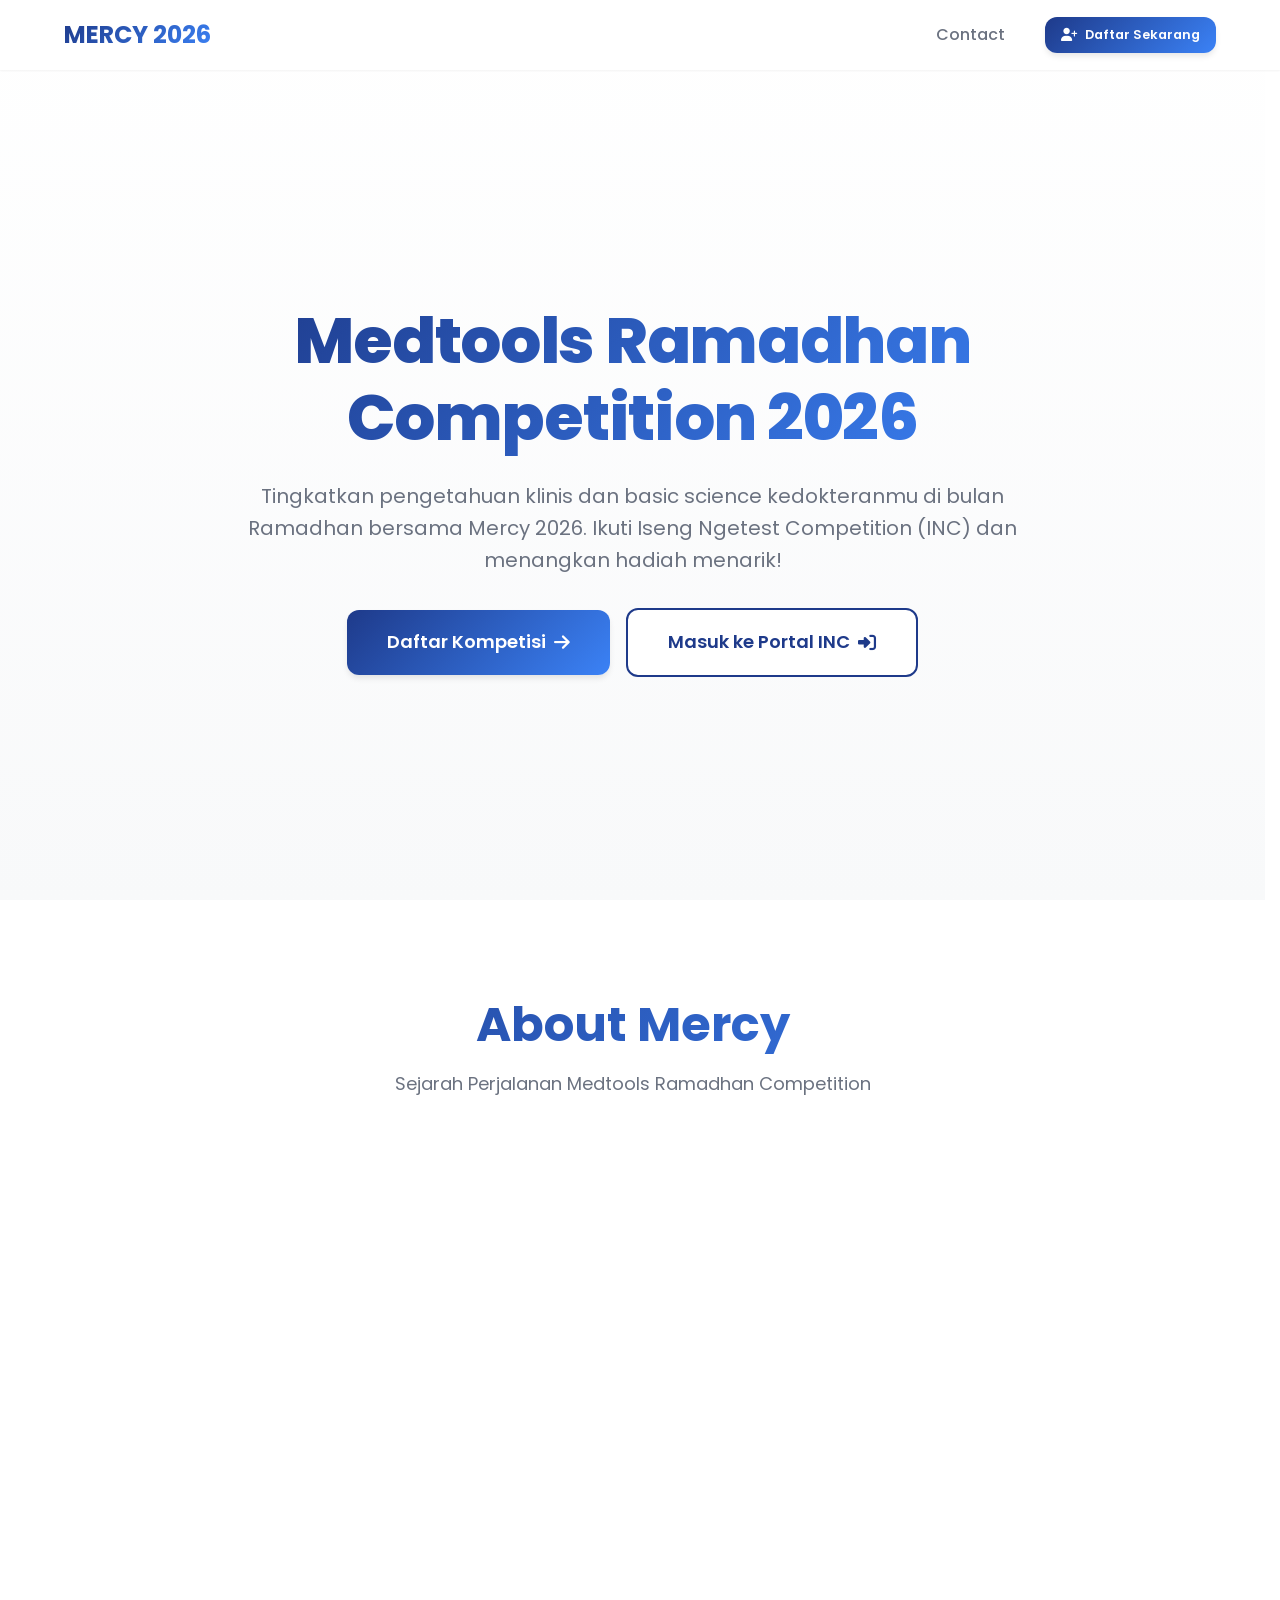
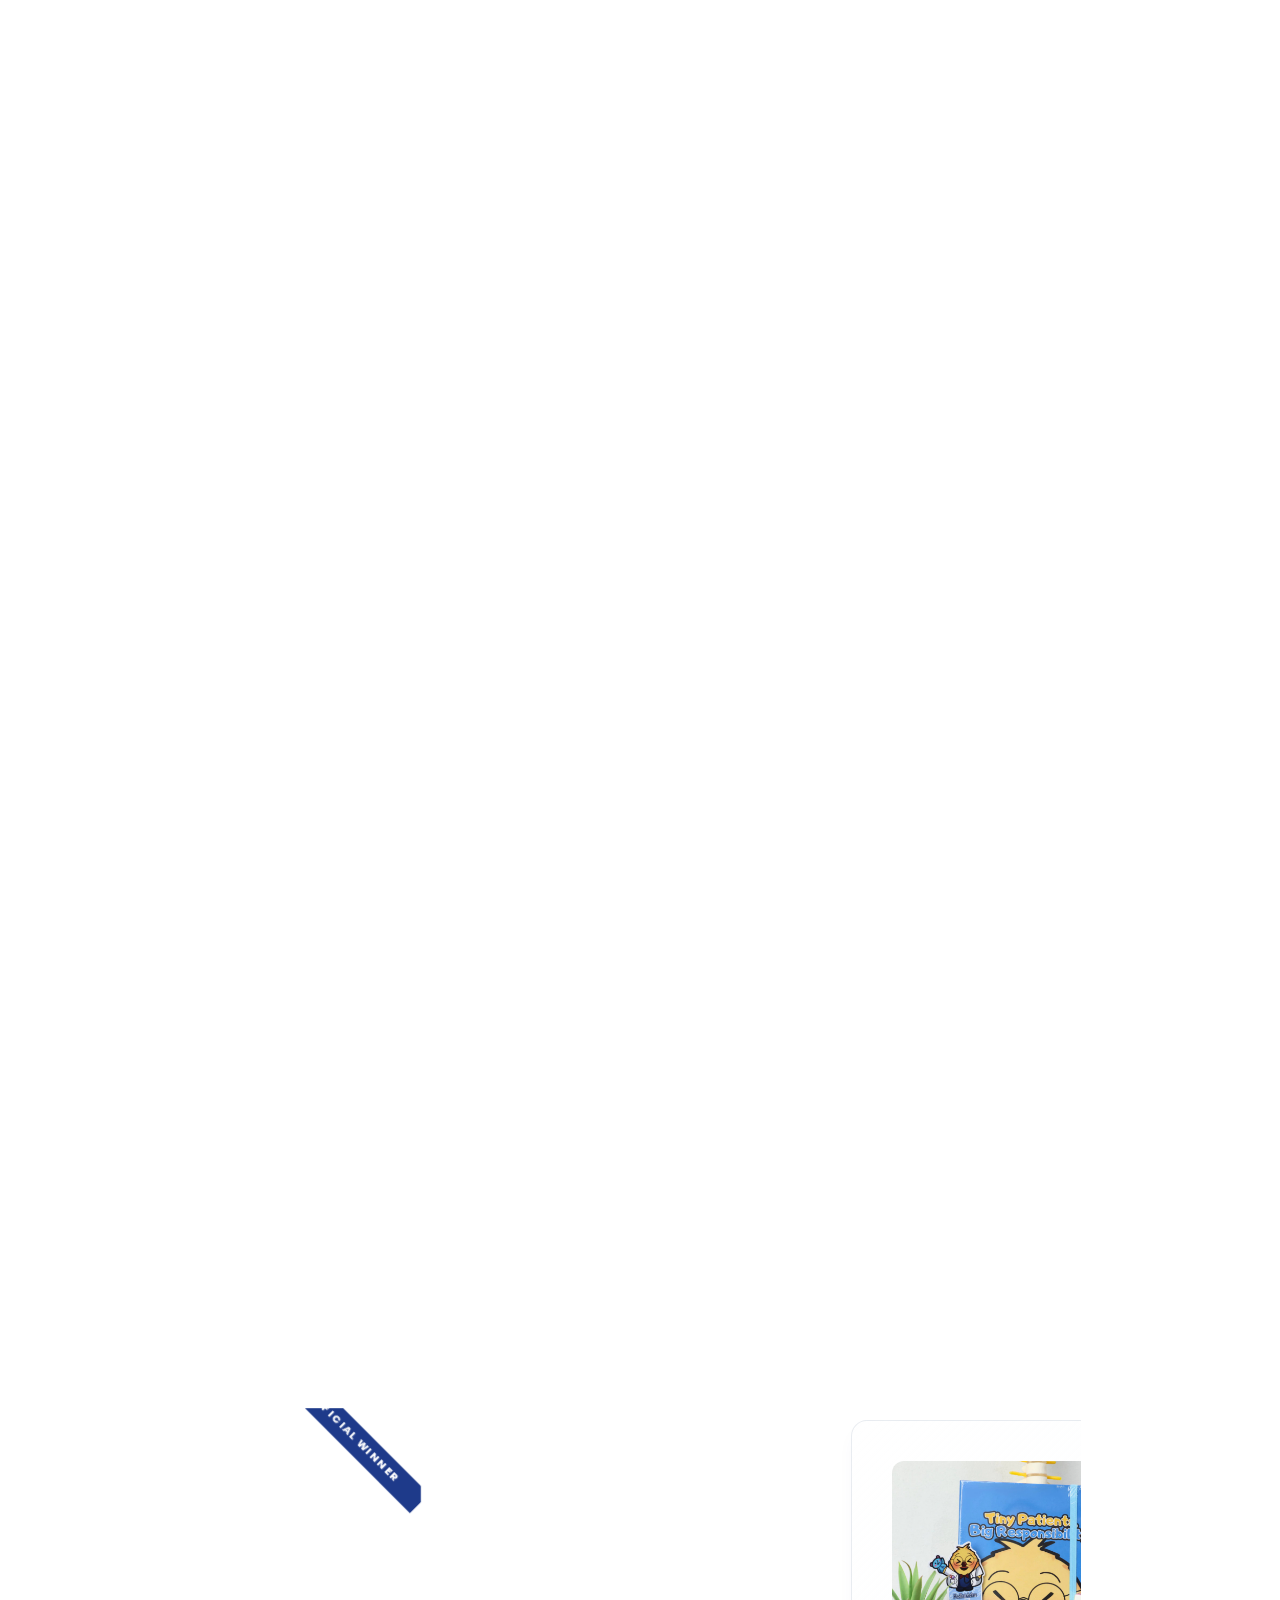
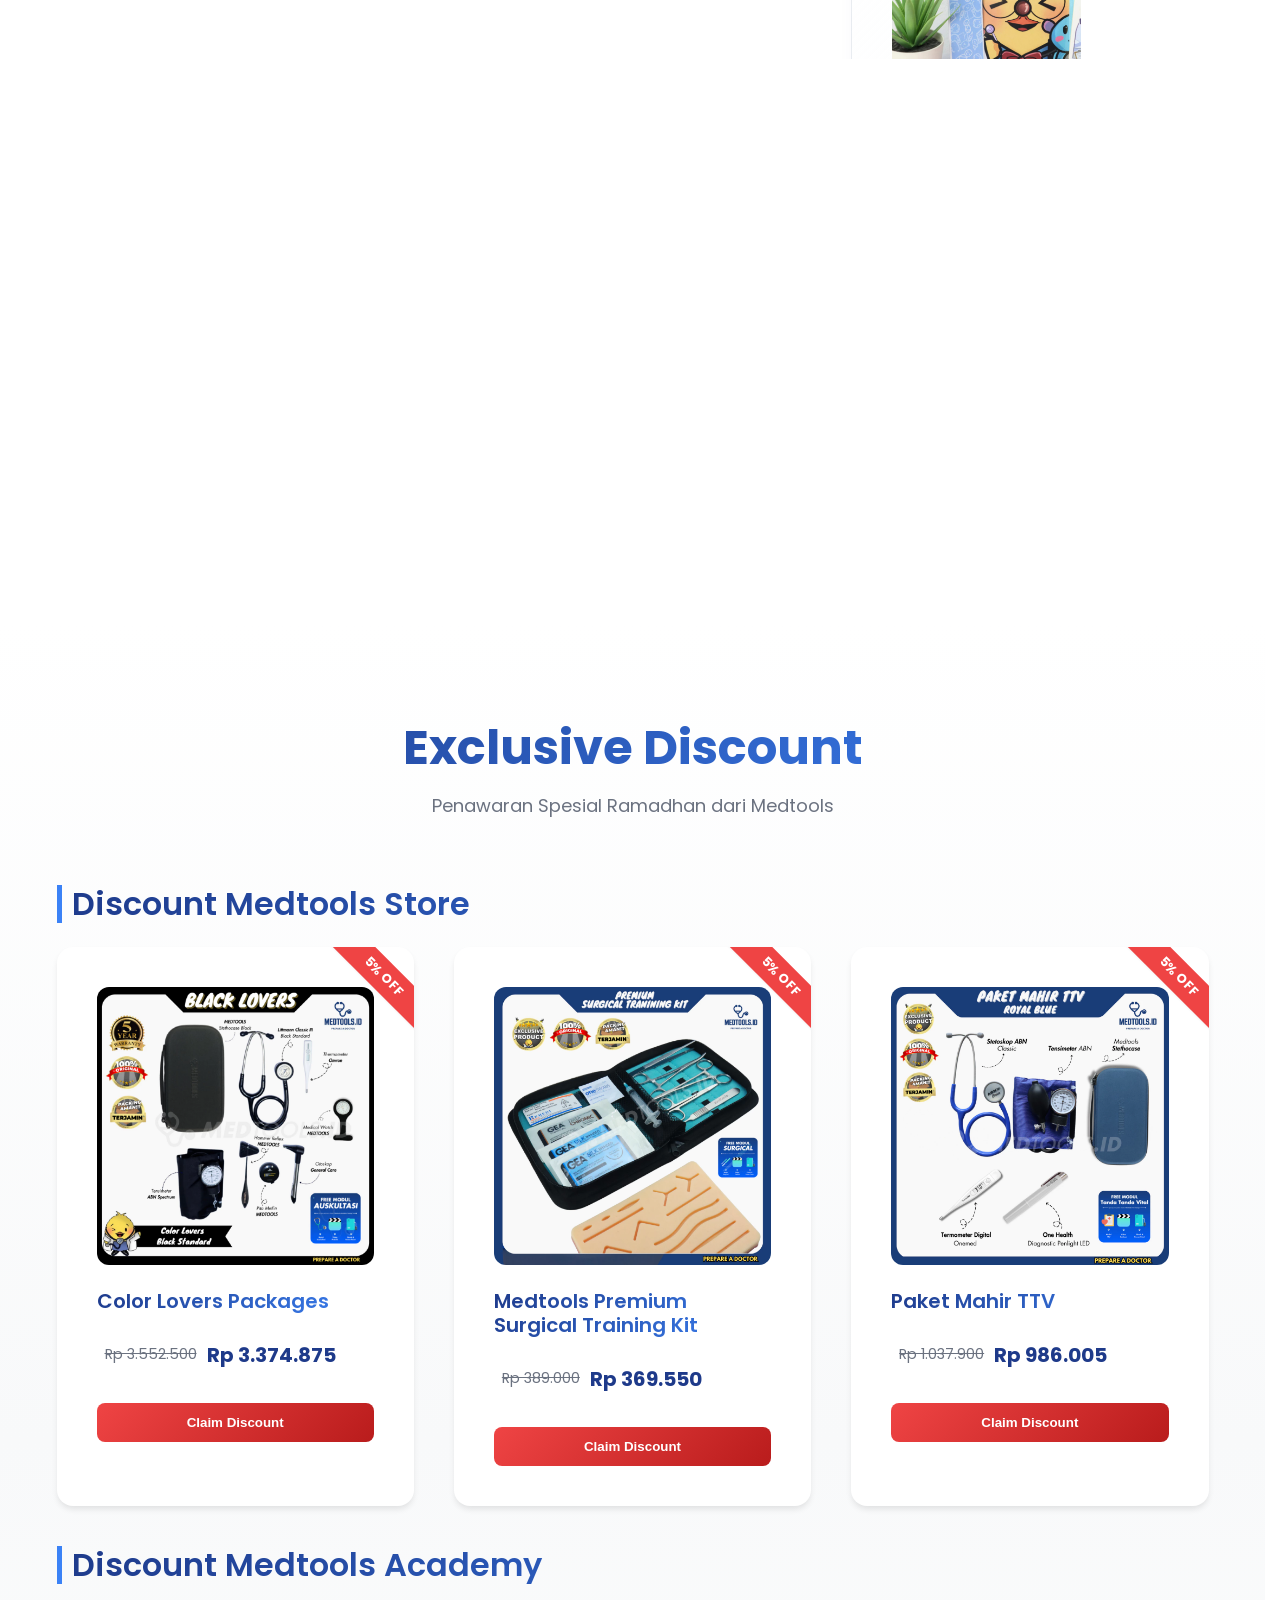
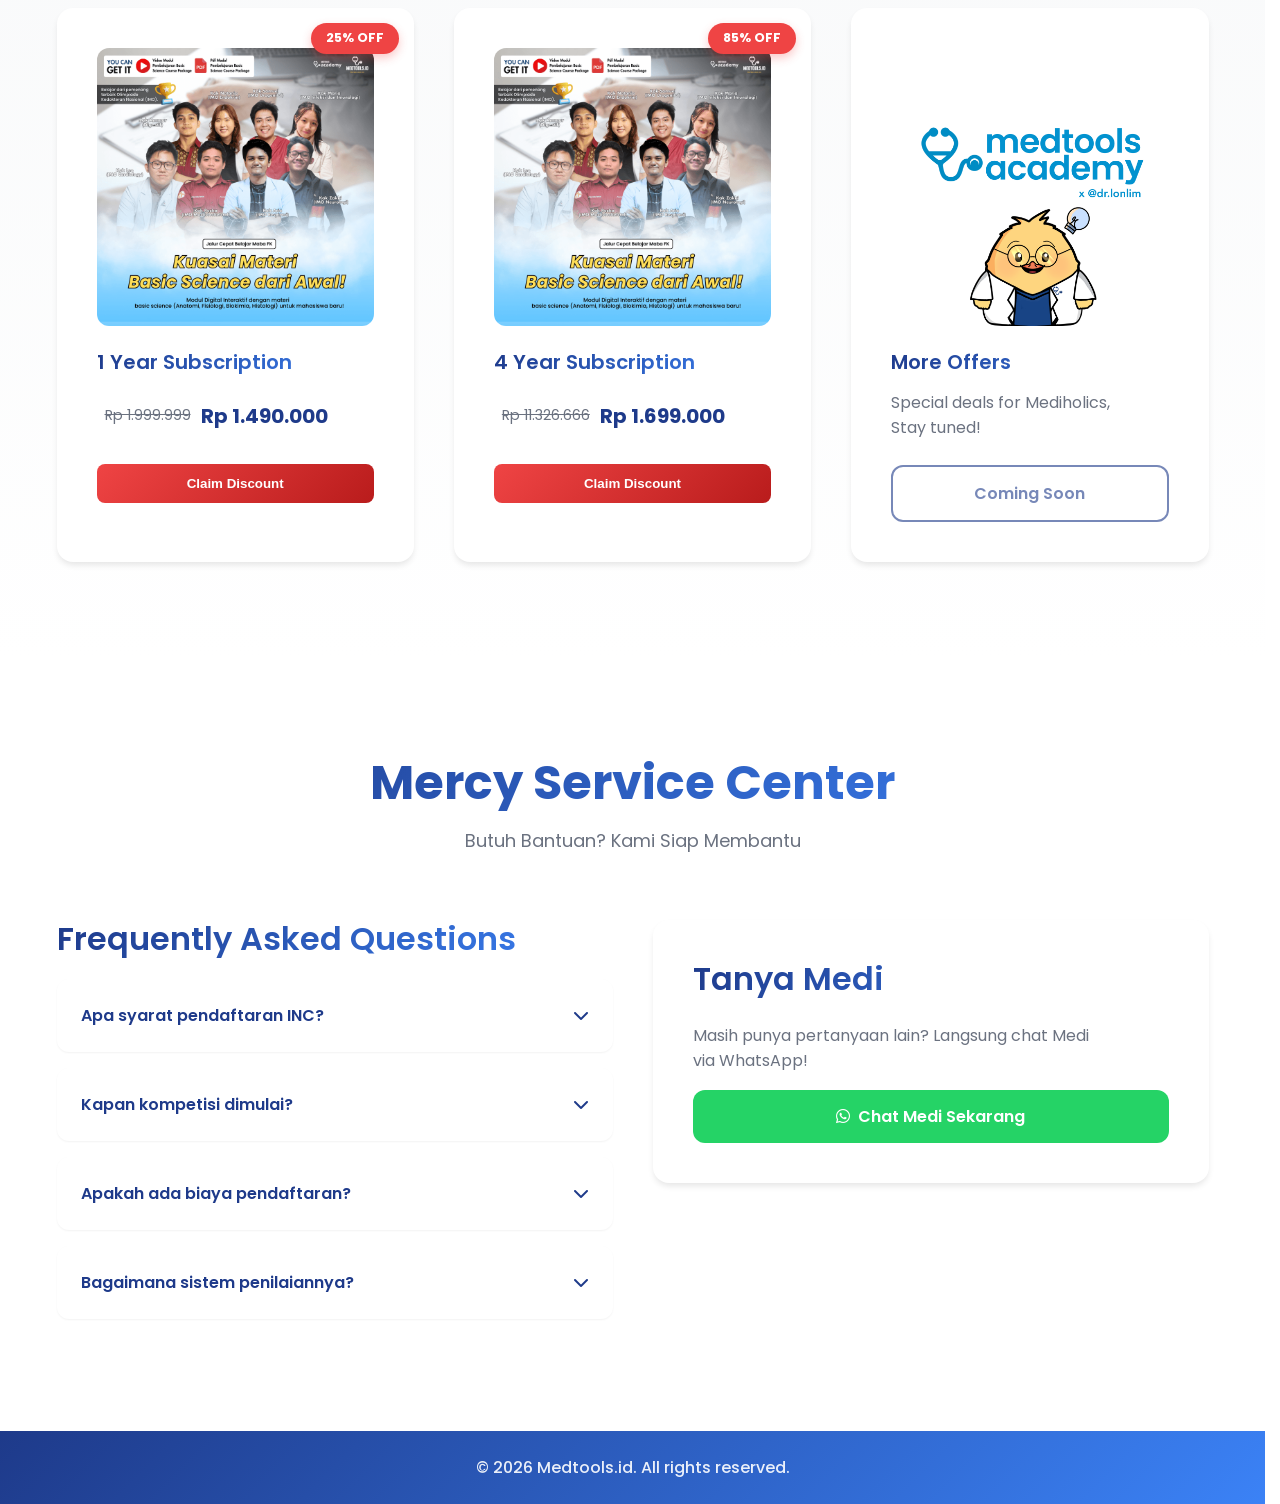
==== commit 3d55c767: "feat: add unique OG images per page for social media previews - Add 4 unique OG images (homepage, re" ====
--- a/index.html
+++ b/index.html
@@ -22,19 +22,19 @@
 
     <!-- Open Graph / Facebook -->
     <meta property="og:type" content="website">
-    <meta property="og:url" content="https://mercy-ashen.vercel.app/">
+    <meta property="og:url" content="https://mercy.medtools.id/">
     <meta property="og:title" content="Medtools Ramadhan Competition 2026">
     <meta property="og:description"
         content="Tingkatkan pengetahuan klinis dan basic science kedokteranmu di bulan Ramadhan bersama Mercy 2026. Ikuti Iseng Ngetest Competition (INC) dan menangkan hadiah menarik!">
-    <meta property="og:image" content="https://mercy-ashen.vercel.app/assets/images/og-thumb.png">
+    <meta property="og:image" content="https://mercy.medtools.id/assets/images/og-home.png">
 
     <!-- Twitter -->
     <meta property="twitter:card" content="summary_large_image">
-    <meta property="twitter:url" content="https://mercy-ashen.vercel.app/">
+    <meta property="twitter:url" content="https://mercy.medtools.id/">
     <meta property="twitter:title" content="Medtools Ramadhan Competition 2026">
     <meta property="twitter:description"
         content="Tingkatkan pengetahuan klinis dan basic science kedokteranmu di bulan Ramadhan bersama Mercy 2026. Ikuti Iseng Ngetest Competition (INC) dan menangkan hadiah menarik!">
-    <meta property="twitter:image" content="https://mercy-ashen.vercel.app/assets/images/og-thumb.png">
+    <meta property="twitter:image" content="https://mercy.medtools.id/assets/images/og-home.png">
 
 <body>
     <!-- Navigation -->
@@ -288,15 +288,15 @@
                     </div>
                     <!-- 4 Year -->
                     <div class="card discount-card">
-                        <div class="discount-tag oval">58% OFF</div>
+                        <div class="discount-tag oval">85% OFF</div>
                         <img src="exclusive-discount/medtools-academy/subscription.png" alt="Subscription"
                             class="card-image" width="300" height="300" loading="lazy">
                         <h4 class="card-title">4 Year Subscription</h4>
                         <div class="price-container">
-                            <span class="card-price-old">Rp 3.999.999</span>
+                            <span class="card-price-old">Rp 11.326.666</span>
                             <span class="card-price">Rp 1.699.000</span>
                         </div>
-                        <button class="claim-discount-btn" data-product="4 Year Subscription" data-discount="58"
+                        <button class="claim-discount-btn" data-product="4 Year Subscription" data-discount="85"
                             data-type="academy">Claim Discount</button>
                     </div>
                     <!-- Placeholder 3 -->
--- a/css/styles.css
+++ b/css/styles.css
@@ -153,8 +153,6 @@
   position: relative;
   min-height: 400px;
   /* Reserve minimum height to prevent large layout jumps */
-  content-visibility: auto;
-  contain-intrinsic-size: 1px 400px;
 }
 
 .section:nth-child(even) {
